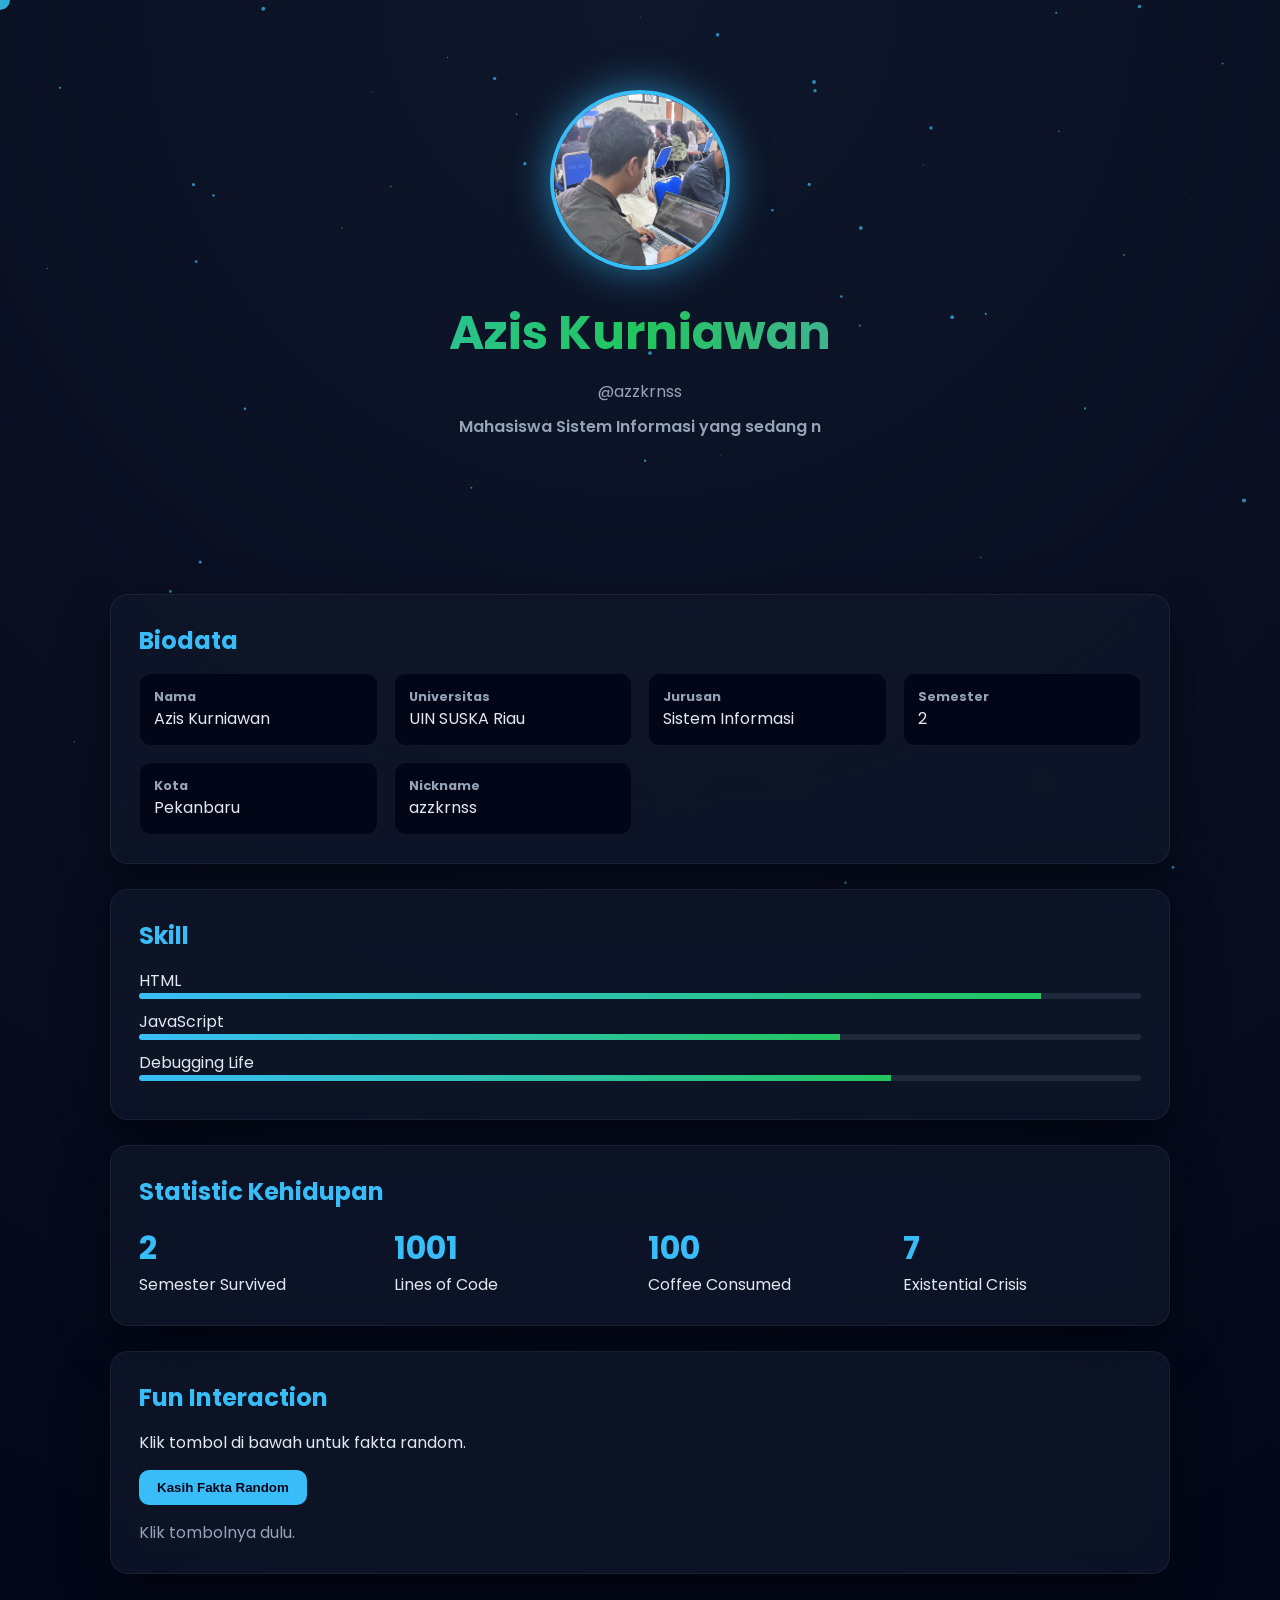
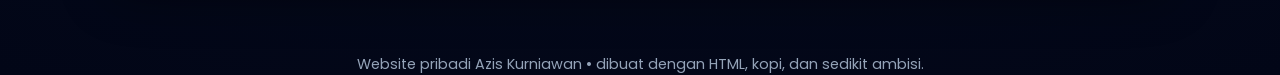
==== index.html @ 584010af "index.html" ====
<!DOCTYPE html>
<html lang="id">
<head>
<meta charset="UTF-8">
<meta name="viewport" content="width=device-width, initial-scale=1.0">

<title>Azis Kurniawan — Personal Website</title>

<link href="https://fonts.googleapis.com/css2?family=Poppins:wght@300;400;600;700&display=swap" rel="stylesheet">

<style>

*{
margin:0;
padding:0;
box-sizing:border-box;
}

body{
font-family:'Poppins',sans-serif;
background:radial-gradient(circle at top,#0f172a,#020617);
color:#e2e8f0;
overflow-x:hidden;
}

.container{
max-width:1100px;
margin:auto;
padding:40px 20px;
}

.hero{
text-align:center;
padding:90px 20px;
}

.hero img{
width:180px;
height:180px;
border-radius:50%;
object-fit:cover;
border:4px solid #38bdf8;
box-shadow:0 0 40px rgba(56,189,248,0.6);
margin-bottom:20px;
}

.hero h1{
font-size:3rem;
background:linear-gradient(90deg,#38bdf8,#22c55e,#818cf8);
-webkit-background-clip:text;
color:transparent;
}

.hero p{
margin-top:10px;
color:#94a3b8;
}

.typing{
color:#38bdf8;
font-weight:600;
}

.card{
background:rgba(15,23,42,0.75);
backdrop-filter:blur(12px);
border:1px solid rgba(255,255,255,0.06);
border-radius:18px;
padding:28px;
margin-top:25px;
box-shadow:0 20px 50px rgba(0,0,0,0.45);
transition:.3s;
opacity:0;
transform:translateY(30px);
}

.card.show{
opacity:1;
transform:translateY(0);
}

.card:hover{
transform:translateY(-8px);
}

h2{
margin-bottom:15px;
color:#38bdf8;
}

.grid{
display:grid;
grid-template-columns:repeat(auto-fit,minmax(220px,1fr));
gap:16px;
}

.bio-item{
background:#020617;
padding:14px;
border-radius:12px;
border:1px solid rgba(255,255,255,0.06);
}

.bio-item strong{
display:block;
font-size:.8rem;
color:#94a3b8;
}

.skill{
margin-bottom:10px;
}

.bar{
height:6px;
background:#1e293b;
border-radius:10px;
overflow:hidden;
}

.fill{
height:100%;
background:linear-gradient(90deg,#38bdf8,#22c55e);
width:0;
transition:1.5s;
}

.counter{
font-size:2rem;
font-weight:700;
color:#38bdf8;
}

.fun-btn{
margin-top:15px;
padding:10px 18px;
border-radius:10px;
border:none;
background:#38bdf8;
color:#020617;
font-weight:600;
cursor:pointer;
}

.fun-btn:hover{
background:#22c55e;
}

.fact{
margin-top:15px;
color:#94a3b8;
}

footer{
text-align:center;
margin-top:40px;
color:#94a3b8;
font-size:.9rem;
}

canvas{
position:fixed;
top:0;
left:0;
z-index:-1;
}

.cursor{
position:fixed;
width:20px;
height:20px;
border-radius:50%;
background:#38bdf8;
pointer-events:none;
mix-blend-mode:difference;
transform:translate(-50%,-50%);
transition:0.1s;
}

</style>
</head>

<body>

<canvas id="bg"></canvas>
<div class="cursor"></div>

<section class="hero">

<img src="foto.jpg">

<h1>Azis Kurniawan</h1>

<p>@azzkrnss</p>

<p class="typing" id="typing"></p>

</section>

<div class="container">

<div class="card">

<h2>Biodata</h2>

<div class="grid">

<div class="bio-item"><strong>Nama</strong>Azis Kurniawan</div>
<div class="bio-item"><strong>Universitas</strong>UIN SUSKA Riau</div>
<div class="bio-item"><strong>Jurusan</strong>Sistem Informasi</div>
<div class="bio-item"><strong>Semester</strong>2</div>
<div class="bio-item"><strong>Kota</strong>Pekanbaru</div>
<div class="bio-item"><strong>Nickname</strong>azzkrnss</div>

</div>

</div>

<div class="card">

<h2>Skill</h2>

<div class="skill">
HTML
<div class="bar"><div class="fill" style="width:90%"></div></div>
</div>

<div class="skill">
JavaScript
<div class="bar"><div class="fill" style="width:70%"></div></div>
</div>

<div class="skill">
Debugging Life
<div class="bar"><div class="fill" style="width:75%"></div></div>
</div>

</div>

<div class="card">

<h2>Statistic Kehidupan</h2>

<div class="grid">

<div>
<div class="counter" data-target="2">0</div>
Semester Survived
</div>

<div>
<div class="counter" data-target="999">0</div>
Lines of Code
</div>

<div>
<div class="counter" data-target="100">0</div>
Coffee Consumed
</div>

<div>
<div class="counter" data-target="7">0</div>
Existential Crisis
</div>

</div>

</div>

<div class="card">

<h2>Fun Interaction</h2>

<p>Klik tombol di bawah untuk fakta random.</p>

<button class="fun-btn" onclick="randomFact()">Kasih Fakta Random</button>

<p class="fact" id="factText">Klik tombolnya dulu.</p>

</div>

</div>

<footer>

Website pribadi Azis Kurniawan • dibuat dengan HTML, kopi, dan sedikit ambisi.

</footer>

<script>

/* typing animation */

const text="Mahasiswa Sistem Informasi yang sedang ngoding di lab komputer kampus.";
let i=0;

function typing(){

if(i<text.length){

document.getElementById("typing").innerHTML+=text.charAt(i);

i++;

setTimeout(typing,40);

}

}

typing();


/* skill animation */

const fills=document.querySelectorAll(".fill");

fills.forEach(f=>{
setTimeout(()=>{
f.style.width=f.style.width;
},500);
});


/* counter animation */

const counters=document.querySelectorAll(".counter");

counters.forEach(counter=>{

let update=()=>{

let target=+counter.getAttribute("data-target");

let current=+counter.innerText;

let inc=target/80;

if(current<target){

counter.innerText=Math.ceil(current+inc);

setTimeout(update,20);

}else{

counter.innerText=target;

}

};

update();

});


/* random fact */

const facts=[

"Azis pernah debugging error yang ternyata cuma typo.",
"Azis percaya kopi adalah bahan bakar coding.",
"Azis pernah membuka 25 tab StackOverflow.",
"Azis sedang mencoba tidak panic saat error muncul.",
"Azis lagi ngoding di lab komputer kampus."

];

function randomFact(){

let fact=facts[Math.floor(Math.random()*facts.length)];

document.getElementById("factText").innerText=fact;

}


/* scroll reveal */

const cards=document.querySelectorAll(".card");

window.addEventListener("scroll",()=>{

cards.forEach(card=>{

const top=card.getBoundingClientRect().top;

if(top<window.innerHeight-100){

card.classList.add("show");

}

});

});


/* particle background */

const canvas=document.getElementById("bg");

const ctx=canvas.getContext("2d");

canvas.width=window.innerWidth;

canvas.height=window.innerHeight;

let particles=[];

for(let i=0;i<70;i++){

particles.push({

x:Math.random()*canvas.width,

y:Math.random()*canvas.height,

r:Math.random()*2,

d:Math.random()*1

});

}

function draw(){

ctx.clearRect(0,0,canvas.width,canvas.height);

ctx.fillStyle="rgba(56,189,248,0.7)";

particles.forEach(p=>{

ctx.beginPath();

ctx.arc(p.x,p.y,p.r,0,Math.PI*2,true);

ctx.fill();

});

updateParticles();

}

function updateParticles(){

particles.forEach(p=>{

p.y+=p.d;

if(p.y>canvas.height){

p.y=0;

p.x=Math.random()*canvas.width;

}

});

}

setInterval(draw,33);


/* cursor glow */

const cursor=document.querySelector(".cursor");

document.addEventListener("mousemove",e=>{

cursor.style.left=e.clientX+"px";

cursor.style.top=e.clientY+"px";

});

</script>

</body>
</html>
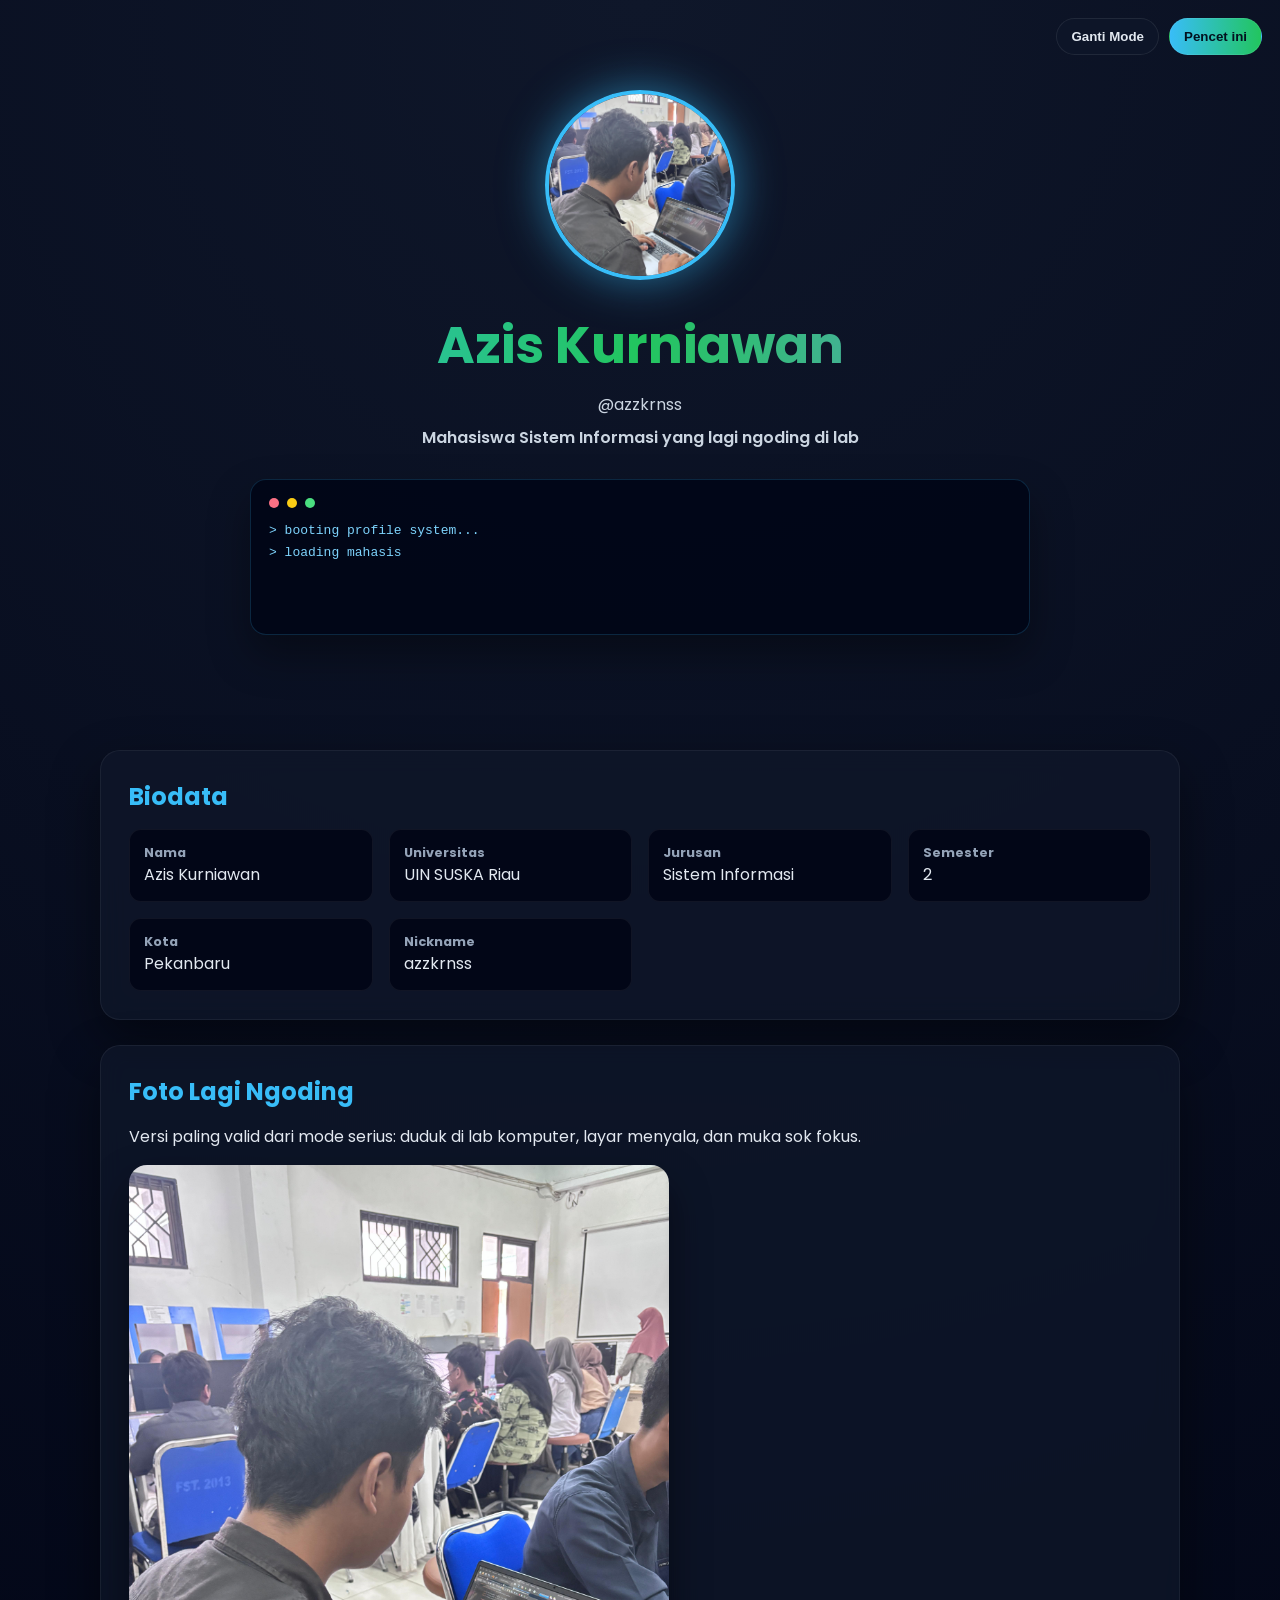
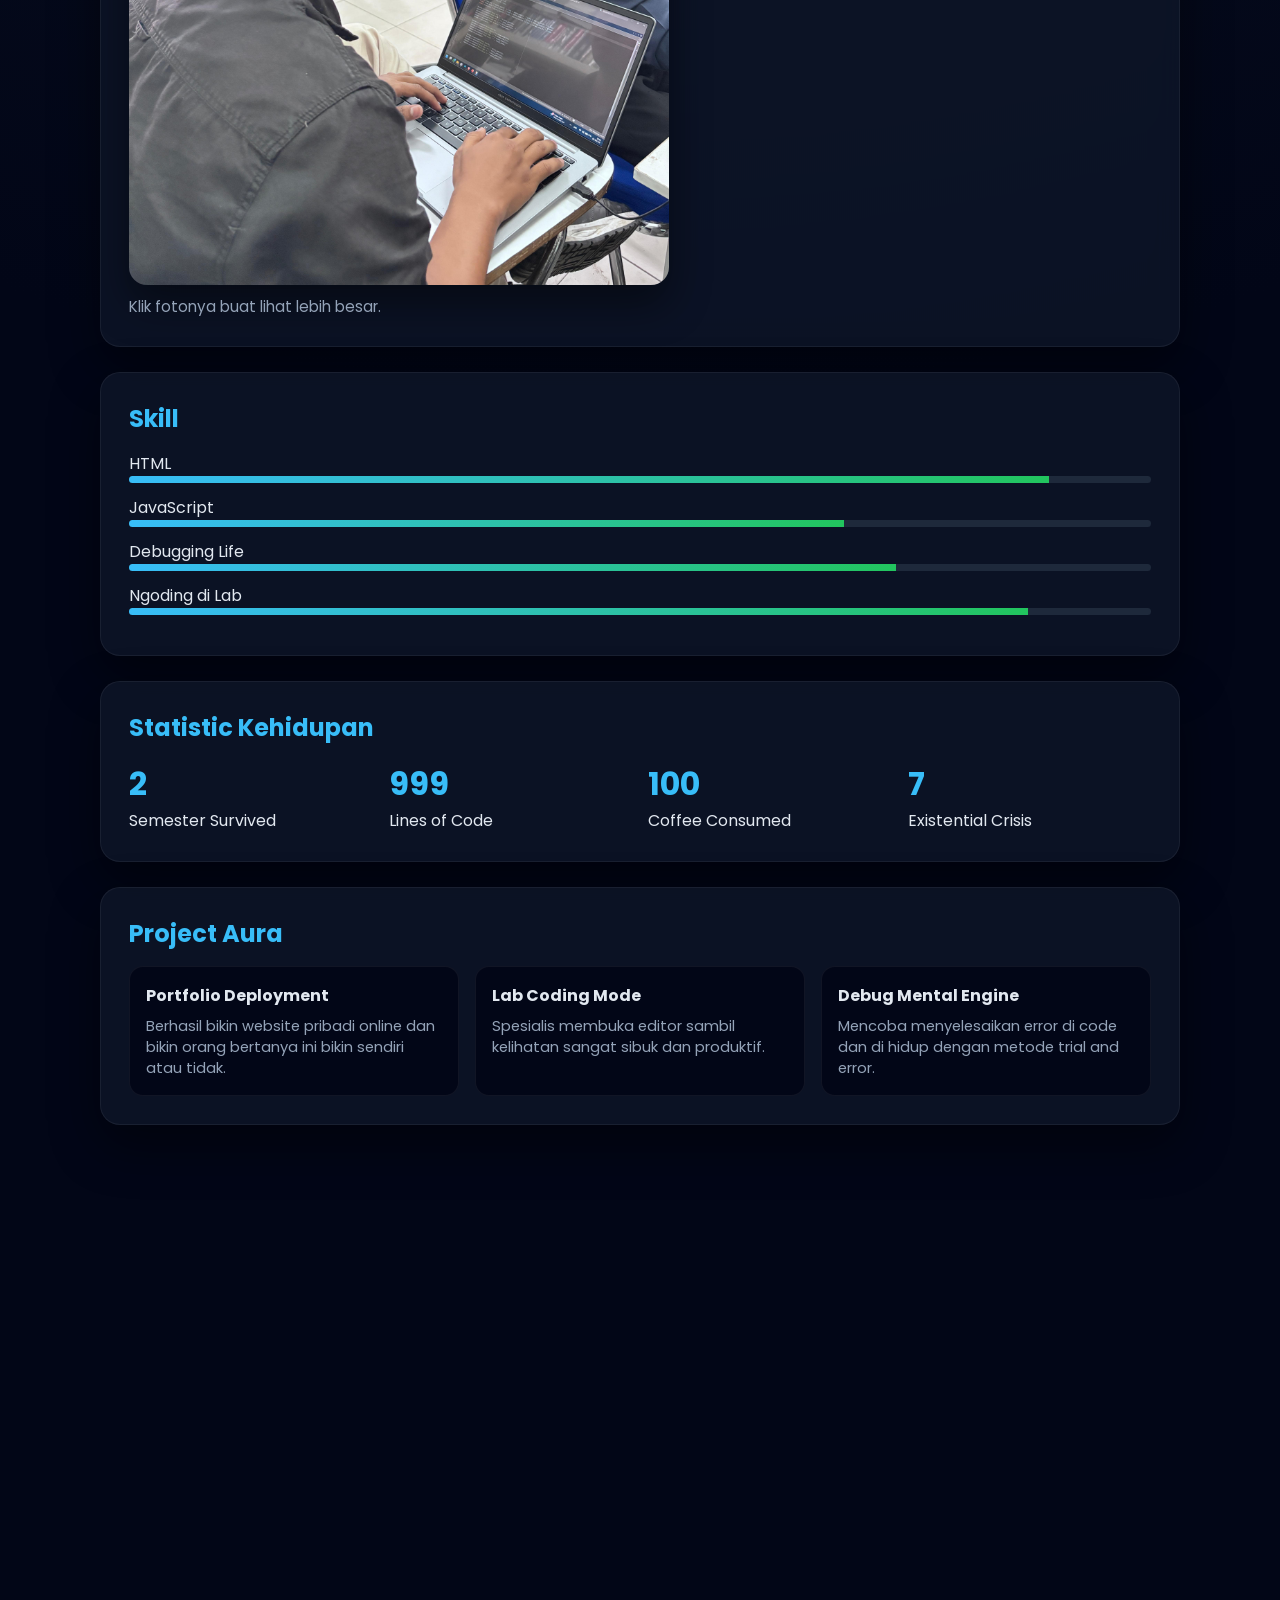
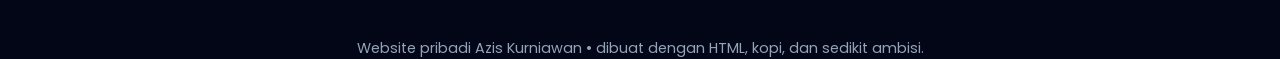
==== commit 0e2e0c42: "index.html" ====
--- a/index.html
+++ b/index.html
@@ -3,482 +3,172 @@
 <head>
 <meta charset="UTF-8">
 <meta name="viewport" content="width=device-width, initial-scale=1.0">
-
-<title>Azis Kurniawan — Personal Website</title>
-
+<title>Azis Kurniawan — PROFIL SINGKAT</title>
 <link href="https://fonts.googleapis.com/css2?family=Poppins:wght@300;400;600;700&display=swap" rel="stylesheet">
-
 <style>
-
-*{
-margin:0;
-padding:0;
-box-sizing:border-box;
-}
-
+*{margin:0;padding:0;box-sizing:border-box}
 body{
 font-family:'Poppins',sans-serif;
-background:radial-gradient(circle at top,#0f172a,#020617);
+background:radial-gradient(circle at top,#0f172a,#020617 60%);
 color:#e2e8f0;
 overflow-x:hidden;
+transition:.35s ease;
 }
-
-.container{
-max-width:1100px;
-margin:auto;
-padding:40px 20px;
-}
-
-.hero{
-text-align:center;
-padding:90px 20px;
-}
-
-.hero img{
-width:180px;
-height:180px;
-border-radius:50%;
-object-fit:cover;
-border:4px solid #38bdf8;
-box-shadow:0 0 40px rgba(56,189,248,0.6);
-margin-bottom:20px;
-}
-
-.hero h1{
-font-size:3rem;
-background:linear-gradient(90deg,#38bdf8,#22c55e,#818cf8);
--webkit-background-clip:text;
-color:transparent;
-}
-
-.hero p{
-margin-top:10px;
-color:#94a3b8;
-}
-
-.typing{
-color:#38bdf8;
-font-weight:600;
-}
-
-.card{
-background:rgba(15,23,42,0.75);
-backdrop-filter:blur(12px);
-border:1px solid rgba(255,255,255,0.06);
-border-radius:18px;
-padding:28px;
-margin-top:25px;
-box-shadow:0 20px 50px rgba(0,0,0,0.45);
-transition:.3s;
-opacity:0;
-transform:translateY(30px);
-}
-
-.card.show{
-opacity:1;
-transform:translateY(0);
-}
-
-.card:hover{
-transform:translateY(-8px);
-}
-
-h2{
-margin-bottom:15px;
-color:#38bdf8;
-}
-
-.grid{
-display:grid;
-grid-template-columns:repeat(auto-fit,minmax(220px,1fr));
-gap:16px;
-}
-
-.bio-item{
-background:#020617;
-padding:14px;
-border-radius:12px;
-border:1px solid rgba(255,255,255,0.06);
-}
-
-.bio-item strong{
-display:block;
-font-size:.8rem;
-color:#94a3b8;
-}
-
-.skill{
-margin-bottom:10px;
-}
-
-.bar{
-height:6px;
-background:#1e293b;
-border-radius:10px;
-overflow:hidden;
-}
-
-.fill{
-height:100%;
-background:linear-gradient(90deg,#38bdf8,#22c55e);
-width:0;
-transition:1.5s;
-}
-
-.counter{
-font-size:2rem;
-font-weight:700;
-color:#38bdf8;
-}
-
-.fun-btn{
-margin-top:15px;
-padding:10px 18px;
-border-radius:10px;
-border:none;
-background:#38bdf8;
-color:#020617;
-font-weight:600;
-cursor:pointer;
-}
-
-.fun-btn:hover{
-background:#22c55e;
-}
-
-.fact{
-margin-top:15px;
-color:#94a3b8;
-}
-
-footer{
-text-align:center;
-margin-top:40px;
-color:#94a3b8;
-font-size:.9rem;
-}
-
-canvas{
-position:fixed;
-top:0;
-left:0;
-z-index:-1;
-}
-
-.cursor{
-position:fixed;
-width:20px;
-height:20px;
-border-radius:50%;
-background:#38bdf8;
-pointer-events:none;
-mix-blend-mode:difference;
-transform:translate(-50%,-50%);
-transition:0.1s;
-}
-
+.container{max-width:1120px;margin:auto;padding:40px 20px}
+canvas{position:fixed;inset:0;z-index:-1}
+.top-actions{position:fixed;top:18px;right:18px;display:flex;gap:10px;z-index:20}
+.top-btn{padding:10px 14px;border:none;border-radius:999px;background:rgba(15,23,42,.85);color:#e2e8f0;backdrop-filter:blur(10px);border:1px solid rgba(255,255,255,.08);cursor:pointer;font-weight:600}
+.top-btn.accent{background:linear-gradient(90deg,#38bdf8,#22c55e);color:#03111f}
+.hero{text-align:center;padding:90px 20px 50px}
+.hero img{width:190px;height:190px;border-radius:50%;object-fit:cover;border:4px solid #38bdf8;box-shadow:0 0 45px rgba(56,189,248,.55);margin-bottom:20px}
+.hero h1{font-size:3.2rem;background:linear-gradient(90deg,#38bdf8,#22c55e,#818cf8);-webkit-background-clip:text;color:transparent}
+.hero p{margin-top:8px;color:#cbd5e1}
+.typing{margin-top:14px;color:#38bdf8;font-weight:600;min-height:30px}
+.terminal-box{max-width:780px;margin:24px auto 0;text-align:left;background:rgba(2,6,23,.92);border:1px solid rgba(56,189,248,.18);border-radius:16px;padding:18px 18px 22px;box-shadow:0 20px 40px rgba(0,0,0,.35)}
+.terminal-dots{display:flex;gap:8px;margin-bottom:12px}.terminal-dots span{width:10px;height:10px;border-radius:50%;display:block}.terminal-dots span:nth-child(1){background:#fb7185}.terminal-dots span:nth-child(2){background:#facc15}.terminal-dots span:nth-child(3){background:#4ade80}
+#terminalText{min-height:92px;font-family:monospace;color:#7dd3fc;line-height:1.7}
+.card{background:rgba(15,23,42,.75);backdrop-filter:blur(12px);border:1px solid rgba(255,255,255,.06);border-radius:20px;padding:28px;margin-top:25px;box-shadow:0 20px 50px rgba(0,0,0,.45);transition:.3s;opacity:0;transform:translateY(28px)}
+.card.show{opacity:1;transform:translateY(0)}
+.card:hover{transform:translateY(-8px)}
+h2{margin-bottom:15px;color:#38bdf8}
+.grid{display:grid;grid-template-columns:repeat(auto-fit,minmax(220px,1fr));gap:16px}
+.bio-item{background:#020617;padding:14px;border-radius:12px;border:1px solid rgba(255,255,255,.06)}
+.bio-item strong{display:block;font-size:.8rem;color:#94a3b8}
+.skill{margin-bottom:12px}.bar{height:7px;background:#1e293b;border-radius:999px;overflow:hidden}.fill{height:100%;background:linear-gradient(90deg,#38bdf8,#22c55e);width:0;transition:1.5s}
+.counter{font-size:2rem;font-weight:700;color:#38bdf8}
+.fun-btn{margin-top:15px;padding:11px 18px;border-radius:10px;border:none;background:#38bdf8;color:#020617;font-weight:700;cursor:pointer}.fun-btn:hover{background:#22c55e}
+.fact{margin-top:15px;color:#94a3b8}
+.photo-preview{width:100%;max-width:540px;border-radius:18px;margin-top:16px;display:block;box-shadow:0 20px 40px rgba(0,0,0,.45);cursor:pointer}
+.mini-projects{display:grid;grid-template-columns:repeat(auto-fit,minmax(220px,1fr));gap:16px}.project-chip{background:#020617;border:1px solid rgba(255,255,255,.06);padding:16px;border-radius:14px}
+.project-chip h3{font-size:1rem;margin-bottom:8px;color:#e2e8f0}.project-chip p{font-size:.92rem;color:#94a3b8}
+.photo-modal{position:fixed;inset:0;background:rgba(2,6,23,.82);display:none;align-items:center;justify-content:center;padding:20px;z-index:30}.photo-modal.open{display:flex}.photo-modal-content{position:relative;max-width:900px;width:100%}.photo-modal-content img{width:100%;border-radius:18px;box-shadow:0 20px 60px rgba(0,0,0,.6)}.close-modal{position:absolute;top:-14px;right:-2px;width:42px;height:42px;border:none;border-radius:50%;background:#38bdf8;color:#03111f;font-size:1.6rem;font-weight:700;cursor:pointer}
+.confetti{position:fixed;top:-20px;width:10px;height:16px;background:linear-gradient(180deg,#38bdf8,#22c55e);border-radius:3px;animation:fall linear forwards;z-index:40}
+@keyframes fall{from{transform:translateY(0) rotate(0deg)}to{transform:translateY(110vh) rotate(720deg)}}
+footer{text-align:center;margin-top:40px;color:#94a3b8;font-size:.9rem}
+body.light-mode{background:radial-gradient(circle at top,#dbeafe,#f8fafc);color:#0f172a}
+body.light-mode .card,body.light-mode .top-btn,body.light-mode .terminal-box{background:rgba(255,255,255,.82);color:#0f172a;border-color:rgba(15,23,42,.08)}
+body.light-mode .bio-item,body.light-mode .project-chip{background:#eff6ff;color:#0f172a}
+body.light-mode .hero p,body.light-mode .fact,body.light-mode footer,body.light-mode #terminalText,body.light-mode .bio-item strong,body.light-mode .project-chip p{color:#475569}
+@media(max-width:700px){.hero h1{font-size:2.45rem}.top-actions{left:12px;right:12px;justify-content:center;top:12px}.hero{padding-top:95px}}
 </style>
 </head>
+<body>
+<canvas id="bg"></canvas>
+<div class="top-actions">
+  <button id="themeToggle" class="top-btn">Ganti Mode</button>
+  <button id="wowBtn" class="top-btn accent">Pencet ini</button>
+</div>
+<section class="hero">
+  <img src="foto.jpg" alt="Foto Azis">
+  <h1>Azis Kurniawan</h1>
+  <p>@azzkrnss</p>
+  <p class="typing" id="typing"></p>
+  <div class="terminal-box">
+    <div class="terminal-dots"><span></span><span></span><span></span></div>
+    <div id="terminalText"></div>
+  </div>
+</section>
+<div class="container">
+  <div class="card tilt-card">
+    <h2>Biodata</h2>
+    <div class="grid">
+      <div class="bio-item"><strong>Nama</strong>Azis Kurniawan</div>
+      <div class="bio-item"><strong>Universitas</strong>UIN SUSKA Riau</div>
+      <div class="bio-item"><strong>Jurusan</strong>Sistem Informasi</div>
+      <div class="bio-item"><strong>Semester</strong>2</div>
+      <div class="bio-item"><strong>Kota</strong>Pekanbaru</div>
+      <div class="bio-item"><strong>Nickname</strong>azzkrnss</div>
+    </div>
+  </div>
 
-<body>
+  <div class="card tilt-card">
+    <h2>Foto Lagi Ngoding</h2>
+    <p>Versi paling valid dari mode serius: duduk di lab komputer, layar menyala, dan muka sok fokus.</p>
+    <img id="photoPreview" class="photo-preview" src="foto.jpg" alt="Foto Azis lagi ngoding">
+    <p style="margin-top:10px;color:#94a3b8;font-size:.95rem;">Klik fotonya buat lihat lebih besar.</p>
+  </div>
 
-<canvas id="bg"></canvas>
-<div class="cursor"></div>
+  <div class="card tilt-card">
+    <h2>Skill</h2>
+    <div class="skill">HTML<div class="bar"><div class="fill" data-width="90%"></div></div></div>
+    <div class="skill">JavaScript<div class="bar"><div class="fill" data-width="70%"></div></div></div>
+    <div class="skill">Debugging Life<div class="bar"><div class="fill" data-width="75%"></div></div></div>
+    <div class="skill">Ngoding di Lab<div class="bar"><div class="fill" data-width="88%"></div></div></div>
+  </div>
 
-<section class="hero">
+  <div class="card tilt-card">
+    <h2>Statistic Kehidupan</h2>
+    <div class="grid">
+      <div><div class="counter" data-target="2">0</div>Semester Survived</div>
+      <div><div class="counter" data-target="999">0</div>Lines of Code</div>
+      <div><div class="counter" data-target="100">0</div>Coffee Consumed</div>
+      <div><div class="counter" data-target="7">0</div>Existential Crisis</div>
+    </div>
+  </div>
 
-<img src="foto.jpg">
+  <div class="card tilt-card">
+    <h2>Project Aura</h2>
+    <div class="mini-projects">
+      <div class="project-chip"><h3>Portfolio Deployment</h3><p>Berhasil bikin website pribadi online dan bikin orang bertanya ini bikin sendiri atau tidak.</p></div>
+      <div class="project-chip"><h3>Lab Coding Mode</h3><p>Spesialis membuka editor sambil kelihatan sangat sibuk dan produktif.</p></div>
+      <div class="project-chip"><h3>Debug Mental Engine</h3><p>Mencoba menyelesaikan error di code dan di hidup dengan metode trial and error.</p></div>
+    </div>
+  </div>
 
-<h1>Azis Kurniawan</h1>
+  <div class="card tilt-card">
+    <h2>Fun Interaction</h2>
+    <p>Klik tombol di bawah untuk fakta random.</p>
+    <button class="fun-btn" onclick="randomFact()">Kasih Fakta Random</button>
+    <p class="fact" id="factText">Klik tombolnya dulu.</p>
+  </div>
 
-<p>@azzkrnss</p>
-
-<p class="typing" id="typing"></p>
-
-</section>
-
-<div class="container">
-
-<div class="card">
-
-<h2>Biodata</h2>
-
-<div class="grid">
-
-<div class="bio-item"><strong>Nama</strong>Azis Kurniawan</div>
-<div class="bio-item"><strong>Universitas</strong>UIN SUSKA Riau</div>
-<div class="bio-item"><strong>Jurusan</strong>Sistem Informasi</div>
-<div class="bio-item"><strong>Semester</strong>2</div>
-<div class="bio-item"><strong>Kota</strong>Pekanbaru</div>
-<div class="bio-item"><strong>Nickname</strong>azzkrnss</div>
-
+  <div class="card tilt-card">
+    <h2>Kontak</h2>
+    <p>Instagram: <a href="https://instagram.com/aziskkss__" target="_blank">@aziskkss__</a></p>
+    <p>Email: <a href="mailto:azisskwn32@gmail.com">azisskwn32@gmail.com</a></p>
+  </div>
 </div>
 
+<div id="photoModal" class="photo-modal">
+  <div class="photo-modal-content">
+    <button id="closeModal" class="close-modal">×</button>
+    <img id="photoModalImg" src="" alt="Preview besar">
+  </div>
 </div>
 
-<div class="card">
-
-<h2>Skill</h2>
-
-<div class="skill">
-HTML
-<div class="bar"><div class="fill" style="width:90%"></div></div>
-</div>
-
-<div class="skill">
-JavaScript
-<div class="bar"><div class="fill" style="width:70%"></div></div>
-</div>
-
-<div class="skill">
-Debugging Life
-<div class="bar"><div class="fill" style="width:75%"></div></div>
-</div>
-
-</div>
-
-<div class="card">
-
-<h2>Statistic Kehidupan</h2>
-
-<div class="grid">
-
-<div>
-<div class="counter" data-target="2">0</div>
-Semester Survived
-</div>
-
-<div>
-<div class="counter" data-target="999">0</div>
-Lines of Code
-</div>
-
-<div>
-<div class="counter" data-target="100">0</div>
-Coffee Consumed
-</div>
-
-<div>
-<div class="counter" data-target="7">0</div>
-Existential Crisis
-</div>
-
-</div>
-
-</div>
-
-<div class="card">
-
-<h2>Fun Interaction</h2>
-
-<p>Klik tombol di bawah untuk fakta random.</p>
-
-<button class="fun-btn" onclick="randomFact()">Kasih Fakta Random</button>
-
-<p class="fact" id="factText">Klik tombolnya dulu.</p>
-
-</div>
-
-</div>
-
-<footer>
-
-Website pribadi Azis Kurniawan • dibuat dengan HTML, kopi, dan sedikit ambisi.
-
-</footer>
+<footer>Website pribadi Azis Kurniawan • dibuat dengan HTML, kopi, dan sedikit ambisi.</footer>
 
 <script>
-
-/* typing animation */
-
-const text="Mahasiswa Sistem Informasi yang sedang ngoding di lab komputer kampus.";
+const text='Mahasiswa Sistem Informasi yang lagi ngoding di lab komputer kampus dan terlihat sangat meyakinkan.';
 let i=0;
-
-function typing(){
-
-if(i<text.length){
-
-document.getElementById("typing").innerHTML+=text.charAt(i);
-
-i++;
-
-setTimeout(typing,40);
-
-}
-
-}
-
+function typing(){if(i<text.length){document.getElementById('typing').innerHTML+=text.charAt(i);i++;setTimeout(typing,32)}}
 typing();
 
+const terminalLines=['> booting profile system...','> loading mahasiswa mode...','> syncing ambisi with realita...','> profile ready.'];
+let terminalIndex=0,charIndex=0;const terminalText=document.getElementById('terminalText');
+function typeTerminal(){if(terminalIndex<terminalLines.length){const currentLine=terminalLines[terminalIndex];if(charIndex<currentLine.length){terminalText.innerHTML+=currentLine.charAt(charIndex);charIndex++;setTimeout(typeTerminal,28)}else{terminalText.innerHTML+='<br>';terminalIndex++;charIndex=0;setTimeout(typeTerminal,220)}}}
+setTimeout(typeTerminal,400);
 
-/* skill animation */
+const observer=new IntersectionObserver((entries)=>{entries.forEach(entry=>{if(entry.isIntersecting){entry.target.classList.add('show')}})},{threshold:.12});
+document.querySelectorAll('.card').forEach(card=>observer.observe(card));
 
-const fills=document.querySelectorAll(".fill");
+document.querySelectorAll('.fill').forEach(f=>{setTimeout(()=>{f.style.width=f.dataset.width},650)});
 
-fills.forEach(f=>{
-setTimeout(()=>{
-f.style.width=f.style.width;
-},500);
-});
+document.querySelectorAll('.counter').forEach(counter=>{let update=()=>{let target=+counter.dataset.target;let current=+counter.innerText;let inc=target/80;if(current<target){counter.innerText=Math.ceil(current+inc);setTimeout(update,20)}else{counter.innerText=target}};update()});
 
+const facts=['Azis pernah debugging error yang ternyata cuma typo.','Azis percaya kopi adalah bahan bakar coding.','Azis pernah membuka 25 tab StackOverflow.','Azis sedang mencoba tidak panic saat error muncul.','Azis lagi ngoding di lab komputer kampus.','Azis terlihat santai, padahal di dalam kepala ada banyak tab terbuka.'];
+function randomFact(){document.getElementById('factText').innerText=facts[Math.floor(Math.random()*facts.length)]}
 
-/* counter animation */
+const canvas=document.getElementById('bg');const ctx=canvas.getContext('2d');function resizeCanvas(){canvas.width=window.innerWidth;canvas.height=window.innerHeight}resizeCanvas();window.addEventListener('resize',resizeCanvas);
+let particles=[];for(let i=0;i<70;i++){particles.push({x:Math.random()*canvas.width,y:Math.random()*canvas.height,r:Math.random()*2,d:Math.random()*1})}
+function draw(){ctx.clearRect(0,0,canvas.width,canvas.height);ctx.fillStyle='rgba(56,189,248,0.7)';particles.forEach(p=>{ctx.beginPath();ctx.arc(p.x,p.y,p.r,0,Math.PI*2,true);ctx.fill()});particles.forEach(p=>{p.y+=p.d;if(p.y>canvas.height){p.y=0;p.x=Math.random()*canvas.width}})}setInterval(draw,33);
 
-const counters=document.querySelectorAll(".counter");
+document.querySelectorAll('.tilt-card').forEach(card=>{card.addEventListener('mousemove',e=>{const rect=card.getBoundingClientRect();const x=e.clientX-rect.left;const y=e.clientY-rect.top;const rotateX=((y/rect.height)-0.5)*-8;const rotateY=((x/rect.width)-0.5)*8;card.style.transform=`perspective(900px) rotateX(${rotateX}deg) rotateY(${rotateY}deg) translateY(-8px)`});card.addEventListener('mouseleave',()=>{card.style.transform=''})});
 
-counters.forEach(counter=>{
+const photoModal=document.getElementById('photoModal');const photoPreview=document.getElementById('photoPreview');const photoModalImg=document.getElementById('photoModalImg');const closeModal=document.getElementById('closeModal');photoPreview.addEventListener('click',()=>{photoModal.classList.add('open');photoModalImg.src=photoPreview.src});closeModal.addEventListener('click',()=>photoModal.classList.remove('open'));photoModal.addEventListener('click',e=>{if(e.target===photoModal)photoModal.classList.remove('open')});
 
-let update=()=>{
-
-let target=+counter.getAttribute("data-target");
-
-let current=+counter.innerText;
-
-let inc=target/80;
-
-if(current<target){
-
-counter.innerText=Math.ceil(current+inc);
-
-setTimeout(update,20);
-
-}else{
-
-counter.innerText=target;
-
-}
-
-};
-
-update();
-
-});
-
-
-/* random fact */
-
-const facts=[
-
-"Azis pernah debugging error yang ternyata cuma typo.",
-"Azis percaya kopi adalah bahan bakar coding.",
-"Azis pernah membuka 25 tab StackOverflow.",
-"Azis sedang mencoba tidak panic saat error muncul.",
-"Azis lagi ngoding di lab komputer kampus."
-
-];
-
-function randomFact(){
-
-let fact=facts[Math.floor(Math.random()*facts.length)];
-
-document.getElementById("factText").innerText=fact;
-
-}
-
-
-/* scroll reveal */
-
-const cards=document.querySelectorAll(".card");
-
-window.addEventListener("scroll",()=>{
-
-cards.forEach(card=>{
-
-const top=card.getBoundingClientRect().top;
-
-if(top<window.innerHeight-100){
-
-card.classList.add("show");
-
-}
-
-});
-
-});
-
-
-/* particle background */
-
-const canvas=document.getElementById("bg");
-
-const ctx=canvas.getContext("2d");
-
-canvas.width=window.innerWidth;
-
-canvas.height=window.innerHeight;
-
-let particles=[];
-
-for(let i=0;i<70;i++){
-
-particles.push({
-
-x:Math.random()*canvas.width,
-
-y:Math.random()*canvas.height,
-
-r:Math.random()*2,
-
-d:Math.random()*1
-
-});
-
-}
-
-function draw(){
-
-ctx.clearRect(0,0,canvas.width,canvas.height);
-
-ctx.fillStyle="rgba(56,189,248,0.7)";
-
-particles.forEach(p=>{
-
-ctx.beginPath();
-
-ctx.arc(p.x,p.y,p.r,0,Math.PI*2,true);
-
-ctx.fill();
-
-});
-
-updateParticles();
-
-}
-
-function updateParticles(){
-
-particles.forEach(p=>{
-
-p.y+=p.d;
-
-if(p.y>canvas.height){
-
-p.y=0;
-
-p.x=Math.random()*canvas.width;
-
-}
-
-});
-
-}
-
-setInterval(draw,33);
-
-
-/* cursor glow */
-
-const cursor=document.querySelector(".cursor");
-
-document.addEventListener("mousemove",e=>{
-
-cursor.style.left=e.clientX+"px";
-
-cursor.style.top=e.clientY+"px";
-
-});
-
+document.getElementById('themeToggle').addEventListener('click',()=>document.body.classList.toggle('light-mode'));
+document.getElementById('wowBtn').addEventListener('click',()=>{for(let i=0;i<18;i++){const c=document.createElement('span');c.className='confetti';c.style.left=Math.random()*100+'vw';c.style.animationDuration=(1.8+Math.random()*1.5)+'s';c.style.opacity=0.7+Math.random()*0.3;document.body.appendChild(c);setTimeout(()=>c.remove(),3200)}});
 </script>
-
 </body>
 </html>
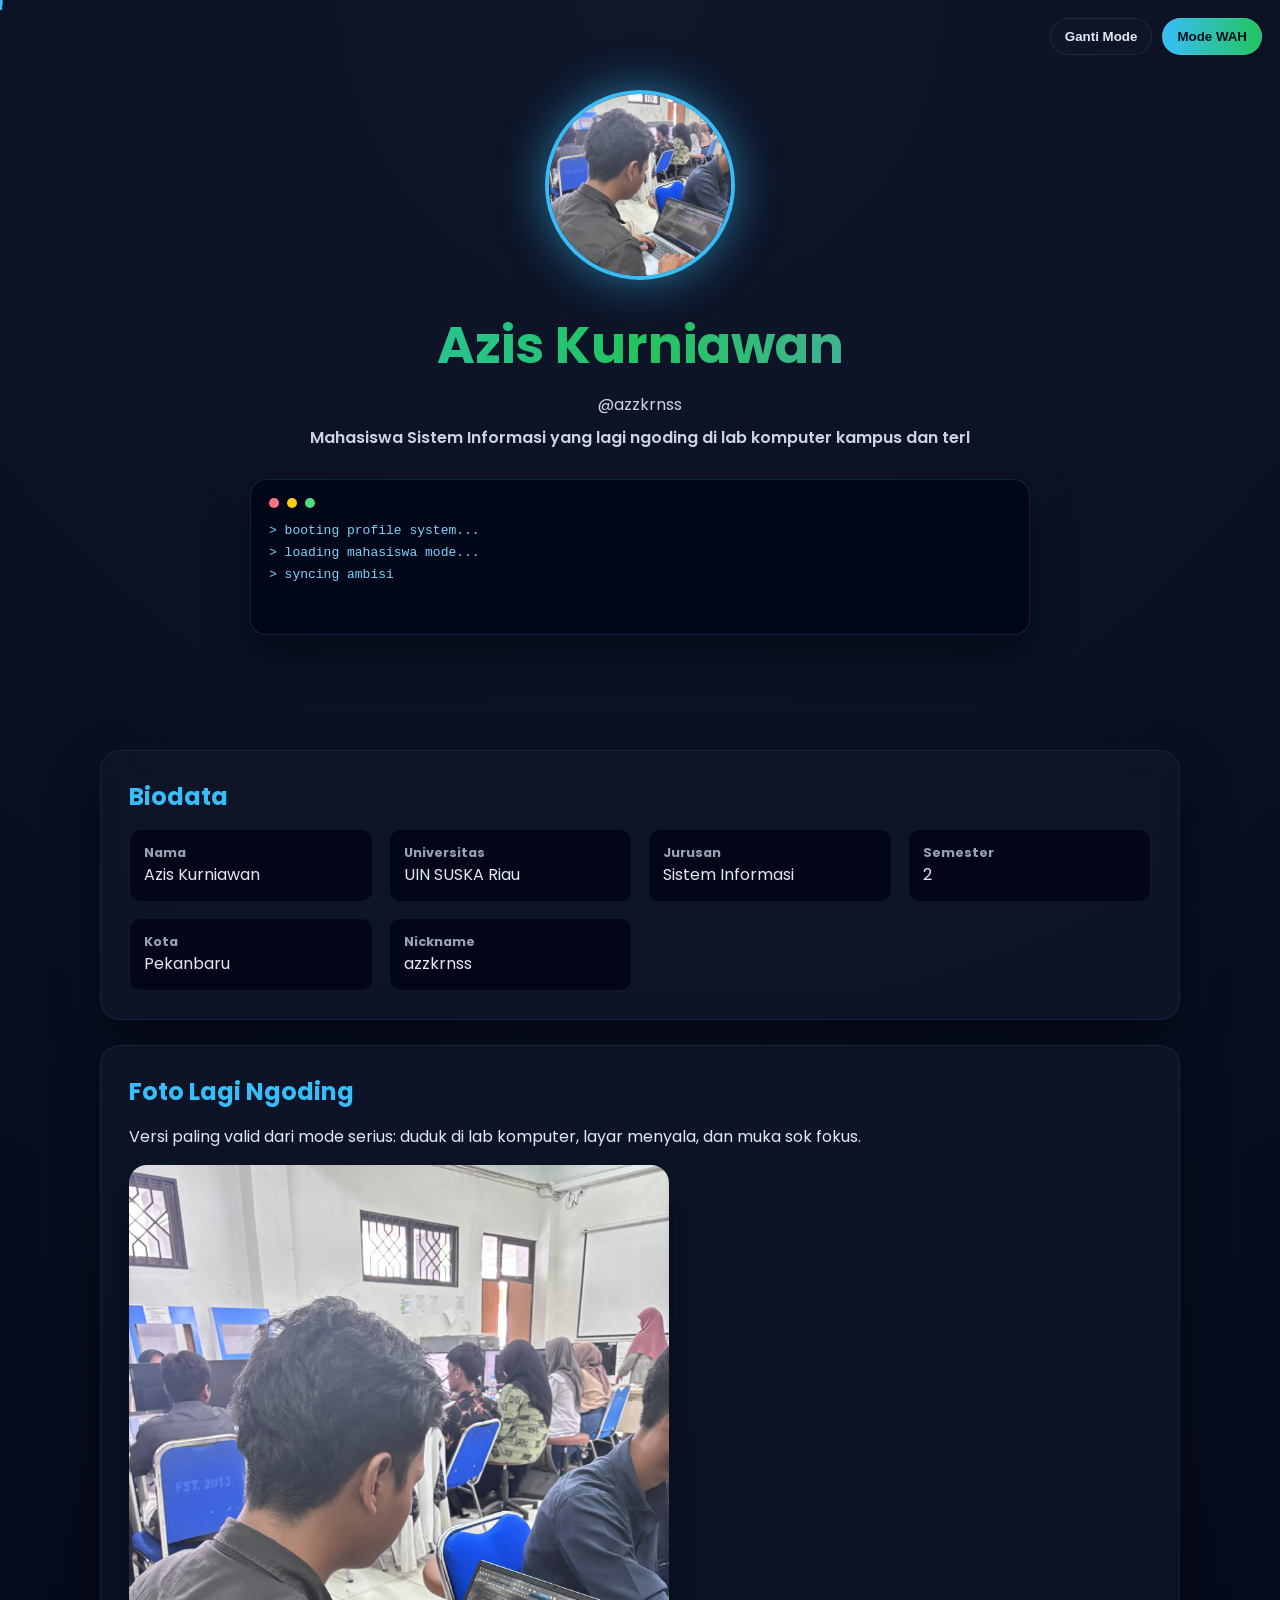
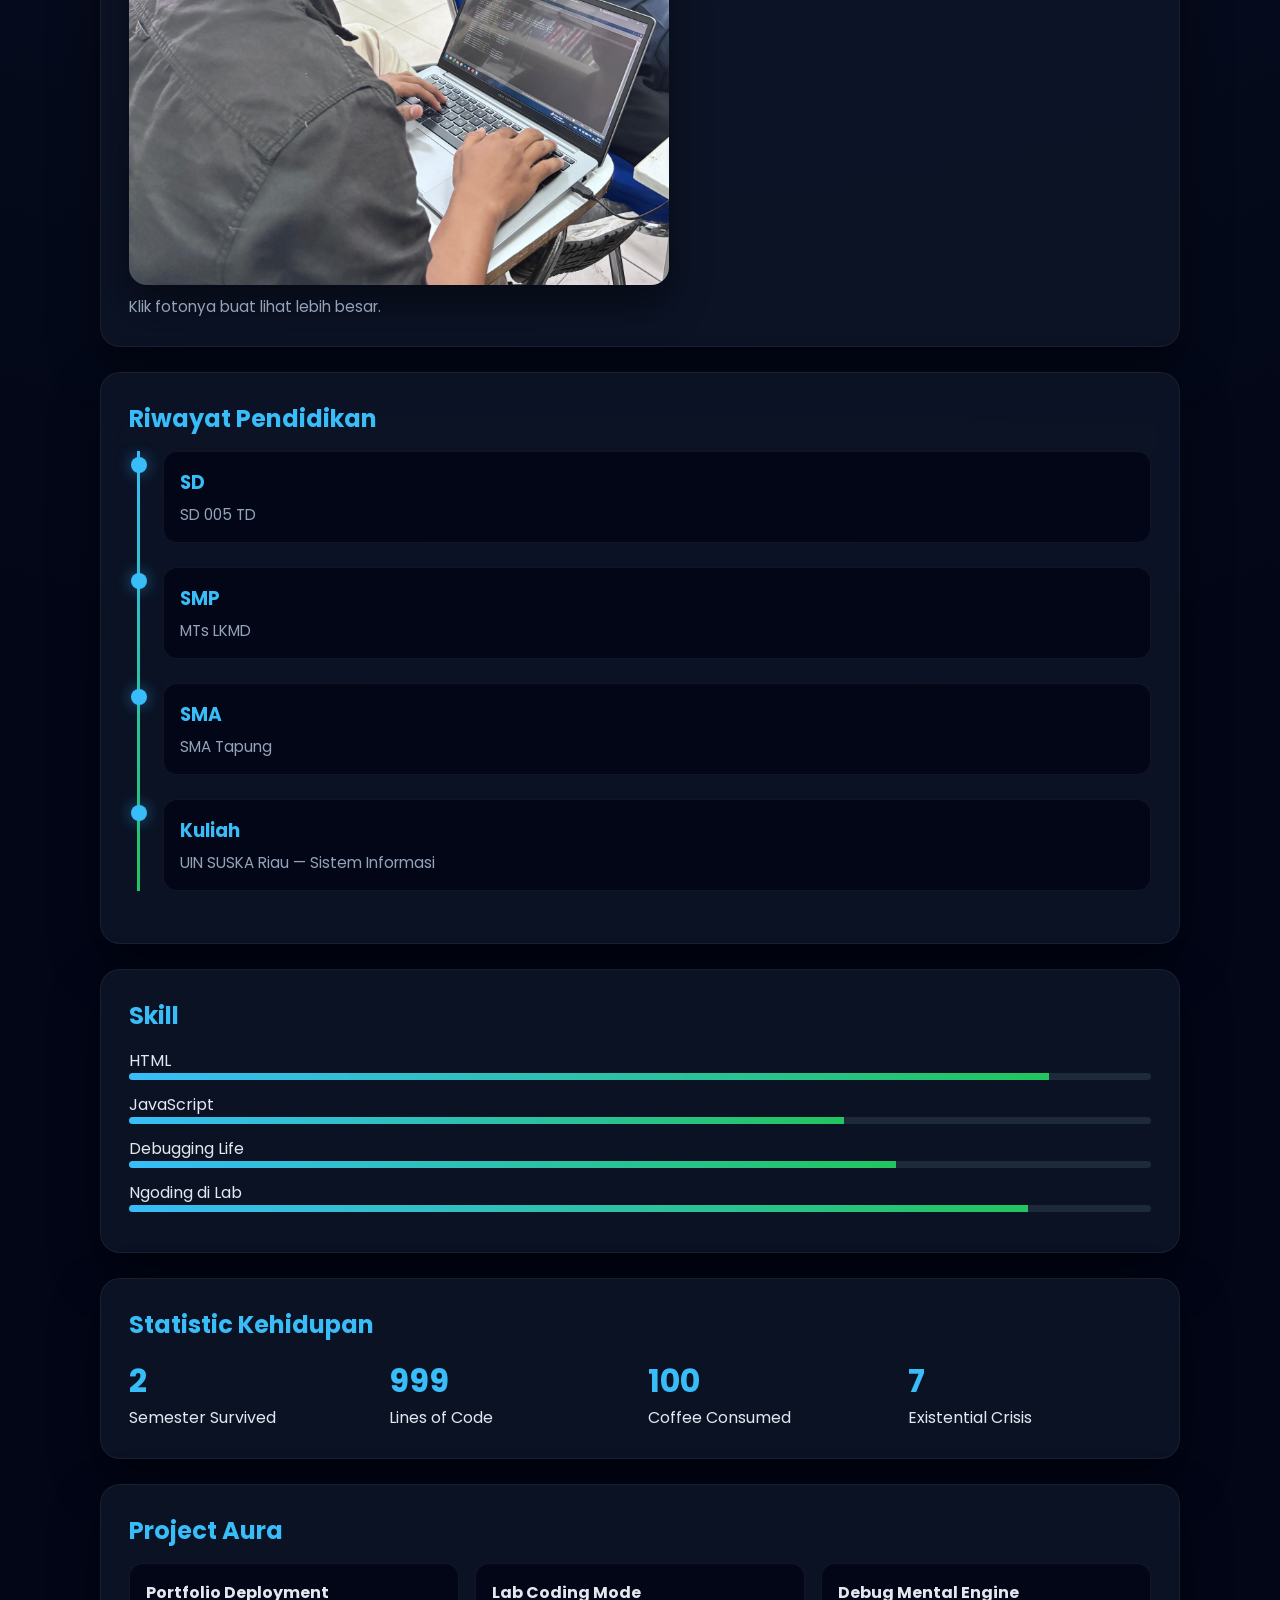
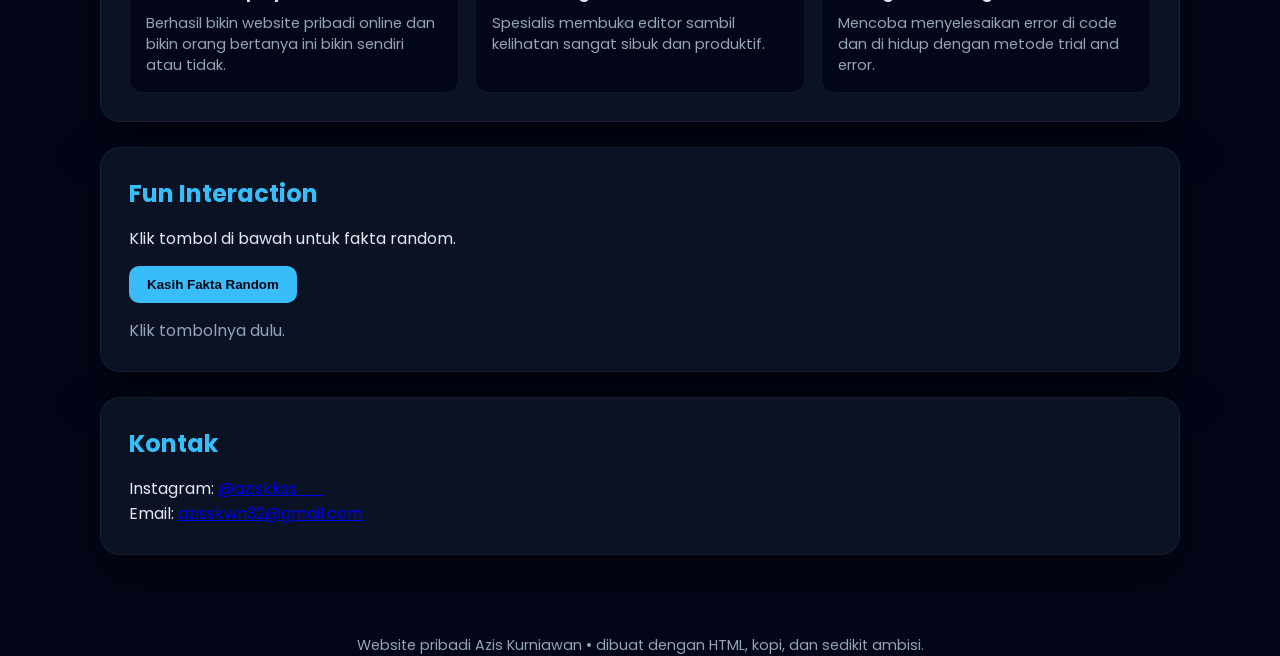
==== commit a8acb6fb: "index.html" ====
--- a/index.html
+++ b/index.html
@@ -3,71 +3,356 @@
 <head>
 <meta charset="UTF-8">
 <meta name="viewport" content="width=device-width, initial-scale=1.0">
-<title>Azis Kurniawan — PROFIL SINGKAT</title>
+<title>Azis Kurniawan — Final WAH Edition</title>
 <link href="https://fonts.googleapis.com/css2?family=Poppins:wght@300;400;600;700&display=swap" rel="stylesheet">
 <style>
 *{margin:0;padding:0;box-sizing:border-box}
 body{
-font-family:'Poppins',sans-serif;
-background:radial-gradient(circle at top,#0f172a,#020617 60%);
-color:#e2e8f0;
-overflow-x:hidden;
-transition:.35s ease;
+  font-family:'Poppins',sans-serif;
+  background:radial-gradient(circle at top,#0f172a,#020617 60%);
+  color:#e2e8f0;
+  overflow-x:hidden;
+  transition:.35s ease;
 }
 .container{max-width:1120px;margin:auto;padding:40px 20px}
 canvas{position:fixed;inset:0;z-index:-1}
-.top-actions{position:fixed;top:18px;right:18px;display:flex;gap:10px;z-index:20}
-.top-btn{padding:10px 14px;border:none;border-radius:999px;background:rgba(15,23,42,.85);color:#e2e8f0;backdrop-filter:blur(10px);border:1px solid rgba(255,255,255,.08);cursor:pointer;font-weight:600}
-.top-btn.accent{background:linear-gradient(90deg,#38bdf8,#22c55e);color:#03111f}
-.hero{text-align:center;padding:90px 20px 50px}
-.hero img{width:190px;height:190px;border-radius:50%;object-fit:cover;border:4px solid #38bdf8;box-shadow:0 0 45px rgba(56,189,248,.55);margin-bottom:20px}
-.hero h1{font-size:3.2rem;background:linear-gradient(90deg,#38bdf8,#22c55e,#818cf8);-webkit-background-clip:text;color:transparent}
+.top-actions{
+  position:fixed;
+  top:18px;
+  right:18px;
+  display:flex;
+  gap:10px;
+  z-index:20
+}
+.top-btn{
+  padding:10px 14px;
+  border:none;
+  border-radius:999px;
+  background:rgba(15,23,42,.85);
+  color:#e2e8f0;
+  backdrop-filter:blur(10px);
+  border:1px solid rgba(255,255,255,.08);
+  cursor:pointer;
+  font-weight:600
+}
+.top-btn.accent{
+  background:linear-gradient(90deg,#38bdf8,#22c55e);
+  color:#03111f
+}
+.hero{
+  text-align:center;
+  padding:90px 20px 50px
+}
+.hero img{
+  width:190px;
+  height:190px;
+  border-radius:50%;
+  object-fit:cover;
+  border:4px solid #38bdf8;
+  box-shadow:0 0 45px rgba(56,189,248,.55);
+  margin-bottom:20px
+}
+.hero h1{
+  font-size:3.2rem;
+  background:linear-gradient(90deg,#38bdf8,#22c55e,#818cf8);
+  -webkit-background-clip:text;
+  color:transparent
+}
 .hero p{margin-top:8px;color:#cbd5e1}
-.typing{margin-top:14px;color:#38bdf8;font-weight:600;min-height:30px}
-.terminal-box{max-width:780px;margin:24px auto 0;text-align:left;background:rgba(2,6,23,.92);border:1px solid rgba(56,189,248,.18);border-radius:16px;padding:18px 18px 22px;box-shadow:0 20px 40px rgba(0,0,0,.35)}
-.terminal-dots{display:flex;gap:8px;margin-bottom:12px}.terminal-dots span{width:10px;height:10px;border-radius:50%;display:block}.terminal-dots span:nth-child(1){background:#fb7185}.terminal-dots span:nth-child(2){background:#facc15}.terminal-dots span:nth-child(3){background:#4ade80}
-#terminalText{min-height:92px;font-family:monospace;color:#7dd3fc;line-height:1.7}
-.card{background:rgba(15,23,42,.75);backdrop-filter:blur(12px);border:1px solid rgba(255,255,255,.06);border-radius:20px;padding:28px;margin-top:25px;box-shadow:0 20px 50px rgba(0,0,0,.45);transition:.3s;opacity:0;transform:translateY(28px)}
-.card.show{opacity:1;transform:translateY(0)}
-.card:hover{transform:translateY(-8px)}
-h2{margin-bottom:15px;color:#38bdf8}
-.grid{display:grid;grid-template-columns:repeat(auto-fit,minmax(220px,1fr));gap:16px}
-.bio-item{background:#020617;padding:14px;border-radius:12px;border:1px solid rgba(255,255,255,.06)}
-.bio-item strong{display:block;font-size:.8rem;color:#94a3b8}
-.skill{margin-bottom:12px}.bar{height:7px;background:#1e293b;border-radius:999px;overflow:hidden}.fill{height:100%;background:linear-gradient(90deg,#38bdf8,#22c55e);width:0;transition:1.5s}
-.counter{font-size:2rem;font-weight:700;color:#38bdf8}
-.fun-btn{margin-top:15px;padding:11px 18px;border-radius:10px;border:none;background:#38bdf8;color:#020617;font-weight:700;cursor:pointer}.fun-btn:hover{background:#22c55e}
-.fact{margin-top:15px;color:#94a3b8}
-.photo-preview{width:100%;max-width:540px;border-radius:18px;margin-top:16px;display:block;box-shadow:0 20px 40px rgba(0,0,0,.45);cursor:pointer}
-.mini-projects{display:grid;grid-template-columns:repeat(auto-fit,minmax(220px,1fr));gap:16px}.project-chip{background:#020617;border:1px solid rgba(255,255,255,.06);padding:16px;border-radius:14px}
-.project-chip h3{font-size:1rem;margin-bottom:8px;color:#e2e8f0}.project-chip p{font-size:.92rem;color:#94a3b8}
-.photo-modal{position:fixed;inset:0;background:rgba(2,6,23,.82);display:none;align-items:center;justify-content:center;padding:20px;z-index:30}.photo-modal.open{display:flex}.photo-modal-content{position:relative;max-width:900px;width:100%}.photo-modal-content img{width:100%;border-radius:18px;box-shadow:0 20px 60px rgba(0,0,0,.6)}.close-modal{position:absolute;top:-14px;right:-2px;width:42px;height:42px;border:none;border-radius:50%;background:#38bdf8;color:#03111f;font-size:1.6rem;font-weight:700;cursor:pointer}
-.confetti{position:fixed;top:-20px;width:10px;height:16px;background:linear-gradient(180deg,#38bdf8,#22c55e);border-radius:3px;animation:fall linear forwards;z-index:40}
-@keyframes fall{from{transform:translateY(0) rotate(0deg)}to{transform:translateY(110vh) rotate(720deg)}}
-footer{text-align:center;margin-top:40px;color:#94a3b8;font-size:.9rem}
-body.light-mode{background:radial-gradient(circle at top,#dbeafe,#f8fafc);color:#0f172a}
-body.light-mode .card,body.light-mode .top-btn,body.light-mode .terminal-box{background:rgba(255,255,255,.82);color:#0f172a;border-color:rgba(15,23,42,.08)}
-body.light-mode .bio-item,body.light-mode .project-chip{background:#eff6ff;color:#0f172a}
-body.light-mode .hero p,body.light-mode .fact,body.light-mode footer,body.light-mode #terminalText,body.light-mode .bio-item strong,body.light-mode .project-chip p{color:#475569}
-@media(max-width:700px){.hero h1{font-size:2.45rem}.top-actions{left:12px;right:12px;justify-content:center;top:12px}.hero{padding-top:95px}}
+.typing{
+  margin-top:14px;
+  color:#38bdf8;
+  font-weight:600;
+  min-height:30px
+}
+.terminal-box{
+  max-width:780px;
+  margin:24px auto 0;
+  text-align:left;
+  background:rgba(2,6,23,.92);
+  border:1px solid rgba(56,189,248,.18);
+  border-radius:16px;
+  padding:18px 18px 22px;
+  box-shadow:0 20px 40px rgba(0,0,0,.35)
+}
+.terminal-dots{
+  display:flex;
+  gap:8px;
+  margin-bottom:12px
+}
+.terminal-dots span{
+  width:10px;
+  height:10px;
+  border-radius:50%;
+  display:block
+}
+.terminal-dots span:nth-child(1){background:#fb7185}
+.terminal-dots span:nth-child(2){background:#facc15}
+.terminal-dots span:nth-child(3){background:#4ade80}
+#terminalText{
+  min-height:92px;
+  font-family:monospace;
+  color:#7dd3fc;
+  line-height:1.7
+}
+.card{
+  background:rgba(15,23,42,.75);
+  backdrop-filter:blur(12px);
+  border:1px solid rgba(255,255,255,.06);
+  border-radius:20px;
+  padding:28px;
+  margin-top:25px;
+  box-shadow:0 20px 50px rgba(0,0,0,.45);
+  transition:.3s;
+  opacity:0;
+  transform:translateY(28px)
+}
+.card.show{
+  opacity:1;
+  transform:translateY(0)
+}
+.card:hover{
+  transform:translateY(-8px)
+}
+h2{
+  margin-bottom:15px;
+  color:#38bdf8
+}
+.grid{
+  display:grid;
+  grid-template-columns:repeat(auto-fit,minmax(220px,1fr));
+  gap:16px
+}
+.bio-item{
+  background:#020617;
+  padding:14px;
+  border-radius:12px;
+  border:1px solid rgba(255,255,255,.06)
+}
+.bio-item strong{
+  display:block;
+  font-size:.8rem;
+  color:#94a3b8
+}
+.skill{margin-bottom:12px}
+.bar{
+  height:7px;
+  background:#1e293b;
+  border-radius:999px;
+  overflow:hidden
+}
+.fill{
+  height:100%;
+  background:linear-gradient(90deg,#38bdf8,#22c55e);
+  width:0;
+  transition:1.5s
+}
+.counter{
+  font-size:2rem;
+  font-weight:700;
+  color:#38bdf8
+}
+.fun-btn{
+  margin-top:15px;
+  padding:11px 18px;
+  border-radius:10px;
+  border:none;
+  background:#38bdf8;
+  color:#020617;
+  font-weight:700;
+  cursor:pointer
+}
+.fun-btn:hover{
+  background:#22c55e
+}
+.fact{
+  margin-top:15px;
+  color:#94a3b8
+}
+.photo-preview{
+  width:100%;
+  max-width:540px;
+  border-radius:18px;
+  margin-top:16px;
+  display:block;
+  box-shadow:0 20px 40px rgba(0,0,0,.45);
+  cursor:pointer
+}
+.mini-projects{
+  display:grid;
+  grid-template-columns:repeat(auto-fit,minmax(220px,1fr));
+  gap:16px
+}
+.project-chip{
+  background:#020617;
+  border:1px solid rgba(255,255,255,.06);
+  padding:16px;
+  border-radius:14px
+}
+.project-chip h3{
+  font-size:1rem;
+  margin-bottom:8px;
+  color:#e2e8f0
+}
+.project-chip p{
+  font-size:.92rem;
+  color:#94a3b8
+}
+.timeline{
+  position:relative;
+  margin-top:10px;
+  padding-left:34px
+}
+.timeline::before{
+  content:"";
+  position:absolute;
+  left:8px;
+  top:0;
+  width:3px;
+  height:100%;
+  background:linear-gradient(180deg,#38bdf8,#22c55e)
+}
+.timeline-item{
+  position:relative;
+  margin-bottom:24px
+}
+.timeline-dot{
+  position:absolute;
+  left:-32px;
+  top:6px;
+  width:16px;
+  height:16px;
+  border-radius:50%;
+  background:#38bdf8;
+  box-shadow:0 0 15px rgba(56,189,248,.5)
+}
+.timeline-content{
+  background:#020617;
+  border:1px solid rgba(255,255,255,.06);
+  padding:16px;
+  border-radius:14px
+}
+.timeline-content h3{
+  color:#38bdf8;
+  margin-bottom:6px
+}
+.timeline-content p{
+  color:#94a3b8;
+  font-size:.95rem
+}
+.photo-modal{
+  position:fixed;
+  inset:0;
+  background:rgba(2,6,23,.82);
+  display:none;
+  align-items:center;
+  justify-content:center;
+  padding:20px;
+  z-index:30
+}
+.photo-modal.open{display:flex}
+.photo-modal-content{
+  position:relative;
+  max-width:900px;
+  width:100%
+}
+.photo-modal-content img{
+  width:100%;
+  border-radius:18px;
+  box-shadow:0 20px 60px rgba(0,0,0,.6)
+}
+.close-modal{
+  position:absolute;
+  top:-14px;
+  right:-2px;
+  width:42px;
+  height:42px;
+  border:none;
+  border-radius:50%;
+  background:#38bdf8;
+  color:#03111f;
+  font-size:1.6rem;
+  font-weight:700;
+  cursor:pointer
+}
+.confetti{
+  position:fixed;
+  top:-20px;
+  width:10px;
+  height:16px;
+  background:linear-gradient(180deg,#38bdf8,#22c55e);
+  border-radius:3px;
+  animation:fall linear forwards;
+  z-index:40
+}
+@keyframes fall{
+  from{transform:translateY(0) rotate(0deg)}
+  to{transform:translateY(110vh) rotate(720deg)}
+}
+footer{
+  text-align:center;
+  margin-top:40px;
+  color:#94a3b8;
+  font-size:.9rem
+}
+body.light-mode{
+  background:radial-gradient(circle at top,#dbeafe,#f8fafc);
+  color:#0f172a
+}
+body.light-mode .card,
+body.light-mode .top-btn,
+body.light-mode .terminal-box{
+  background:rgba(255,255,255,.82);
+  color:#0f172a;
+  border-color:rgba(15,23,42,.08)
+}
+body.light-mode .bio-item,
+body.light-mode .project-chip,
+body.light-mode .timeline-content{
+  background:#eff6ff;
+  color:#0f172a
+}
+body.light-mode .hero p,
+body.light-mode .fact,
+body.light-mode footer,
+body.light-mode #terminalText,
+body.light-mode .bio-item strong,
+body.light-mode .project-chip p,
+body.light-mode .timeline-content p{
+  color:#475569
+}
+@media(max-width:700px){
+  .hero h1{font-size:2.45rem}
+  .top-actions{
+    left:12px;
+    right:12px;
+    justify-content:center;
+    top:12px
+  }
+  .hero{padding-top:95px}
+}
 </style>
 </head>
 <body>
 <canvas id="bg"></canvas>
+
 <div class="top-actions">
   <button id="themeToggle" class="top-btn">Ganti Mode</button>
-  <button id="wowBtn" class="top-btn accent">Pencet ini</button>
+  <button id="wowBtn" class="top-btn accent">Mode WAH</button>
 </div>
+
 <section class="hero">
   <img src="foto.jpg" alt="Foto Azis">
   <h1>Azis Kurniawan</h1>
   <p>@azzkrnss</p>
   <p class="typing" id="typing"></p>
+
   <div class="terminal-box">
     <div class="terminal-dots"><span></span><span></span><span></span></div>
     <div id="terminalText"></div>
   </div>
 </section>
+
 <div class="container">
   <div class="card tilt-card">
     <h2>Biodata</h2>
@@ -89,6 +374,43 @@
   </div>
 
   <div class="card tilt-card">
+    <h2>Riwayat Pendidikan</h2>
+    <div class="timeline">
+      <div class="timeline-item">
+        <div class="timeline-dot"></div>
+        <div class="timeline-content">
+          <h3>SD</h3>
+          <p>SD 005 TD</p>
+        </div>
+      </div>
+
+      <div class="timeline-item">
+        <div class="timeline-dot"></div>
+        <div class="timeline-content">
+          <h3>SMP</h3>
+          <p>MTs LKMD</p>
+        </div>
+      </div>
+
+      <div class="timeline-item">
+        <div class="timeline-dot"></div>
+        <div class="timeline-content">
+          <h3>SMA</h3>
+          <p>SMA Tapung</p>
+        </div>
+      </div>
+
+      <div class="timeline-item">
+        <div class="timeline-dot"></div>
+        <div class="timeline-content">
+          <h3>Kuliah</h3>
+          <p>UIN SUSKA Riau — Sistem Informasi</p>
+        </div>
+      </div>
+    </div>
+  </div>
+
+  <div class="card tilt-card">
     <h2>Skill</h2>
     <div class="skill">HTML<div class="bar"><div class="fill" data-width="90%"></div></div></div>
     <div class="skill">JavaScript<div class="bar"><div class="fill" data-width="70%"></div></div></div>
@@ -109,9 +431,18 @@
   <div class="card tilt-card">
     <h2>Project Aura</h2>
     <div class="mini-projects">
-      <div class="project-chip"><h3>Portfolio Deployment</h3><p>Berhasil bikin website pribadi online dan bikin orang bertanya ini bikin sendiri atau tidak.</p></div>
-      <div class="project-chip"><h3>Lab Coding Mode</h3><p>Spesialis membuka editor sambil kelihatan sangat sibuk dan produktif.</p></div>
-      <div class="project-chip"><h3>Debug Mental Engine</h3><p>Mencoba menyelesaikan error di code dan di hidup dengan metode trial and error.</p></div>
+      <div class="project-chip">
+        <h3>Portfolio Deployment</h3>
+        <p>Berhasil bikin website pribadi online dan bikin orang bertanya ini bikin sendiri atau tidak.</p>
+      </div>
+      <div class="project-chip">
+        <h3>Lab Coding Mode</h3>
+        <p>Spesialis membuka editor sambil kelihatan sangat sibuk dan produktif.</p>
+      </div>
+      <div class="project-chip">
+        <h3>Debug Mental Engine</h3>
+        <p>Mencoba menyelesaikan error di code dan di hidup dengan metode trial and error.</p>
+      </div>
     </div>
   </div>
 
@@ -141,34 +472,169 @@
 <script>
 const text='Mahasiswa Sistem Informasi yang lagi ngoding di lab komputer kampus dan terlihat sangat meyakinkan.';
 let i=0;
-function typing(){if(i<text.length){document.getElementById('typing').innerHTML+=text.charAt(i);i++;setTimeout(typing,32)}}
+function typing(){
+  if(i<text.length){
+    document.getElementById('typing').innerHTML+=text.charAt(i);
+    i++;
+    setTimeout(typing,32);
+  }
+}
 typing();
 
-const terminalLines=['> booting profile system...','> loading mahasiswa mode...','> syncing ambisi with realita...','> profile ready.'];
-let terminalIndex=0,charIndex=0;const terminalText=document.getElementById('terminalText');
-function typeTerminal(){if(terminalIndex<terminalLines.length){const currentLine=terminalLines[terminalIndex];if(charIndex<currentLine.length){terminalText.innerHTML+=currentLine.charAt(charIndex);charIndex++;setTimeout(typeTerminal,28)}else{terminalText.innerHTML+='<br>';terminalIndex++;charIndex=0;setTimeout(typeTerminal,220)}}}
+const terminalLines=[
+  '> booting profile system...',
+  '> loading mahasiswa mode...',
+  '> syncing ambisi with realita...',
+  '> profile ready.'
+];
+let terminalIndex=0,charIndex=0;
+const terminalText=document.getElementById('terminalText');
+
+function typeTerminal(){
+  if(terminalIndex<terminalLines.length){
+    const currentLine=terminalLines[terminalIndex];
+    if(charIndex<currentLine.length){
+      terminalText.innerHTML+=currentLine.charAt(charIndex);
+      charIndex++;
+      setTimeout(typeTerminal,28);
+    }else{
+      terminalText.innerHTML+='<br>';
+      terminalIndex++;
+      charIndex=0;
+      setTimeout(typeTerminal,220);
+    }
+  }
+}
 setTimeout(typeTerminal,400);
 
-const observer=new IntersectionObserver((entries)=>{entries.forEach(entry=>{if(entry.isIntersecting){entry.target.classList.add('show')}})},{threshold:.12});
+const observer=new IntersectionObserver((entries)=>{
+  entries.forEach(entry=>{
+    if(entry.isIntersecting){
+      entry.target.classList.add('show');
+    }
+  });
+},{threshold:.12});
+
 document.querySelectorAll('.card').forEach(card=>observer.observe(card));
 
-document.querySelectorAll('.fill').forEach(f=>{setTimeout(()=>{f.style.width=f.dataset.width},650)});
-
-document.querySelectorAll('.counter').forEach(counter=>{let update=()=>{let target=+counter.dataset.target;let current=+counter.innerText;let inc=target/80;if(current<target){counter.innerText=Math.ceil(current+inc);setTimeout(update,20)}else{counter.innerText=target}};update()});
-
-const facts=['Azis pernah debugging error yang ternyata cuma typo.','Azis percaya kopi adalah bahan bakar coding.','Azis pernah membuka 25 tab StackOverflow.','Azis sedang mencoba tidak panic saat error muncul.','Azis lagi ngoding di lab komputer kampus.','Azis terlihat santai, padahal di dalam kepala ada banyak tab terbuka.'];
-function randomFact(){document.getElementById('factText').innerText=facts[Math.floor(Math.random()*facts.length)]}
-
-const canvas=document.getElementById('bg');const ctx=canvas.getContext('2d');function resizeCanvas(){canvas.width=window.innerWidth;canvas.height=window.innerHeight}resizeCanvas();window.addEventListener('resize',resizeCanvas);
-let particles=[];for(let i=0;i<70;i++){particles.push({x:Math.random()*canvas.width,y:Math.random()*canvas.height,r:Math.random()*2,d:Math.random()*1})}
-function draw(){ctx.clearRect(0,0,canvas.width,canvas.height);ctx.fillStyle='rgba(56,189,248,0.7)';particles.forEach(p=>{ctx.beginPath();ctx.arc(p.x,p.y,p.r,0,Math.PI*2,true);ctx.fill()});particles.forEach(p=>{p.y+=p.d;if(p.y>canvas.height){p.y=0;p.x=Math.random()*canvas.width}})}setInterval(draw,33);
-
-document.querySelectorAll('.tilt-card').forEach(card=>{card.addEventListener('mousemove',e=>{const rect=card.getBoundingClientRect();const x=e.clientX-rect.left;const y=e.clientY-rect.top;const rotateX=((y/rect.height)-0.5)*-8;const rotateY=((x/rect.width)-0.5)*8;card.style.transform=`perspective(900px) rotateX(${rotateX}deg) rotateY(${rotateY}deg) translateY(-8px)`});card.addEventListener('mouseleave',()=>{card.style.transform=''})});
-
-const photoModal=document.getElementById('photoModal');const photoPreview=document.getElementById('photoPreview');const photoModalImg=document.getElementById('photoModalImg');const closeModal=document.getElementById('closeModal');photoPreview.addEventListener('click',()=>{photoModal.classList.add('open');photoModalImg.src=photoPreview.src});closeModal.addEventListener('click',()=>photoModal.classList.remove('open'));photoModal.addEventListener('click',e=>{if(e.target===photoModal)photoModal.classList.remove('open')});
-
-document.getElementById('themeToggle').addEventListener('click',()=>document.body.classList.toggle('light-mode'));
-document.getElementById('wowBtn').addEventListener('click',()=>{for(let i=0;i<18;i++){const c=document.createElement('span');c.className='confetti';c.style.left=Math.random()*100+'vw';c.style.animationDuration=(1.8+Math.random()*1.5)+'s';c.style.opacity=0.7+Math.random()*0.3;document.body.appendChild(c);setTimeout(()=>c.remove(),3200)}});
+document.querySelectorAll('.fill').forEach(f=>{
+  setTimeout(()=>{
+    f.style.width=f.dataset.width;
+  },650);
+});
+
+document.querySelectorAll('.counter').forEach(counter=>{
+  let update=()=>{
+    let target=+counter.dataset.target;
+    let current=+counter.innerText;
+    let inc=target/80;
+    if(current<target){
+      counter.innerText=Math.ceil(current+inc);
+      setTimeout(update,20);
+    }else{
+      counter.innerText=target;
+    }
+  };
+  update();
+});
+
+const facts=[
+  'Azis pernah debugging error yang ternyata cuma typo.',
+  'Azis percaya kopi adalah bahan bakar coding.',
+  'Azis pernah membuka 25 tab StackOverflow.',
+  'Azis sedang mencoba tidak panic saat error muncul.',
+  'Azis lagi ngoding di lab komputer kampus.',
+  'Azis terlihat santai, padahal di dalam kepala ada banyak tab terbuka.'
+];
+
+function randomFact(){
+  document.getElementById('factText').innerText =
+    facts[Math.floor(Math.random()*facts.length)];
+}
+
+const canvas=document.getElementById('bg');
+const ctx=canvas.getContext('2d');
+
+function resizeCanvas(){
+  canvas.width=window.innerWidth;
+  canvas.height=window.innerHeight;
+}
+resizeCanvas();
+window.addEventListener('resize',resizeCanvas);
+
+let particles=[];
+for(let i=0;i<70;i++){
+  particles.push({
+    x:Math.random()*canvas.width,
+    y:Math.random()*canvas.height,
+    r:Math.random()*2,
+    d:Math.random()*1
+  });
+}
+
+function draw(){
+  ctx.clearRect(0,0,canvas.width,canvas.height);
+  ctx.fillStyle='rgba(56,189,248,0.7)';
+  particles.forEach(p=>{
+    ctx.beginPath();
+    ctx.arc(p.x,p.y,p.r,0,Math.PI*2,true);
+    ctx.fill();
+  });
+  particles.forEach(p=>{
+    p.y+=p.d;
+    if(p.y>canvas.height){
+      p.y=0;
+      p.x=Math.random()*canvas.width;
+    }
+  });
+}
+setInterval(draw,33);
+
+document.querySelectorAll('.tilt-card').forEach(card=>{
+  card.addEventListener('mousemove',e=>{
+    const rect=card.getBoundingClientRect();
+    const x=e.clientX-rect.left;
+    const y=e.clientY-rect.top;
+    const rotateX=((y/rect.height)-0.5)*-8;
+    const rotateY=((x/rect.width)-0.5)*8;
+    card.style.transform=`perspective(900px) rotateX(${rotateX}deg) rotateY(${rotateY}deg) translateY(-8px)`;
+  });
+  card.addEventListener('mouseleave',()=>{
+    card.style.transform='';
+  });
+});
+
+const photoModal=document.getElementById('photoModal');
+const photoPreview=document.getElementById('photoPreview');
+const photoModalImg=document.getElementById('photoModalImg');
+const closeModal=document.getElementById('closeModal');
+
+photoPreview.addEventListener('click',()=>{
+  photoModal.classList.add('open');
+  photoModalImg.src=photoPreview.src;
+});
+
+closeModal.addEventListener('click',()=>photoModal.classList.remove('open'));
+
+photoModal.addEventListener('click',e=>{
+  if(e.target===photoModal) photoModal.classList.remove('open');
+});
+
+document.getElementById('themeToggle').addEventListener('click',()=>{
+  document.body.classList.toggle('light-mode');
+});
+
+document.getElementById('wowBtn').addEventListener('click',()=>{
+  for(let i=0;i<18;i++){
+    const c=document.createElement('span');
+    c.className='confetti';
+    c.style.left=Math.random()*100+'vw';
+    c.style.animationDuration=(1.8+Math.random()*1.5)+'s';
+    c.style.opacity=0.7+Math.random()*0.3;
+    document.body.appendChild(c);
+    setTimeout(()=>c.remove(),3200);
+  }
+});
 </script>
 </body>
-</html>
+  </html>
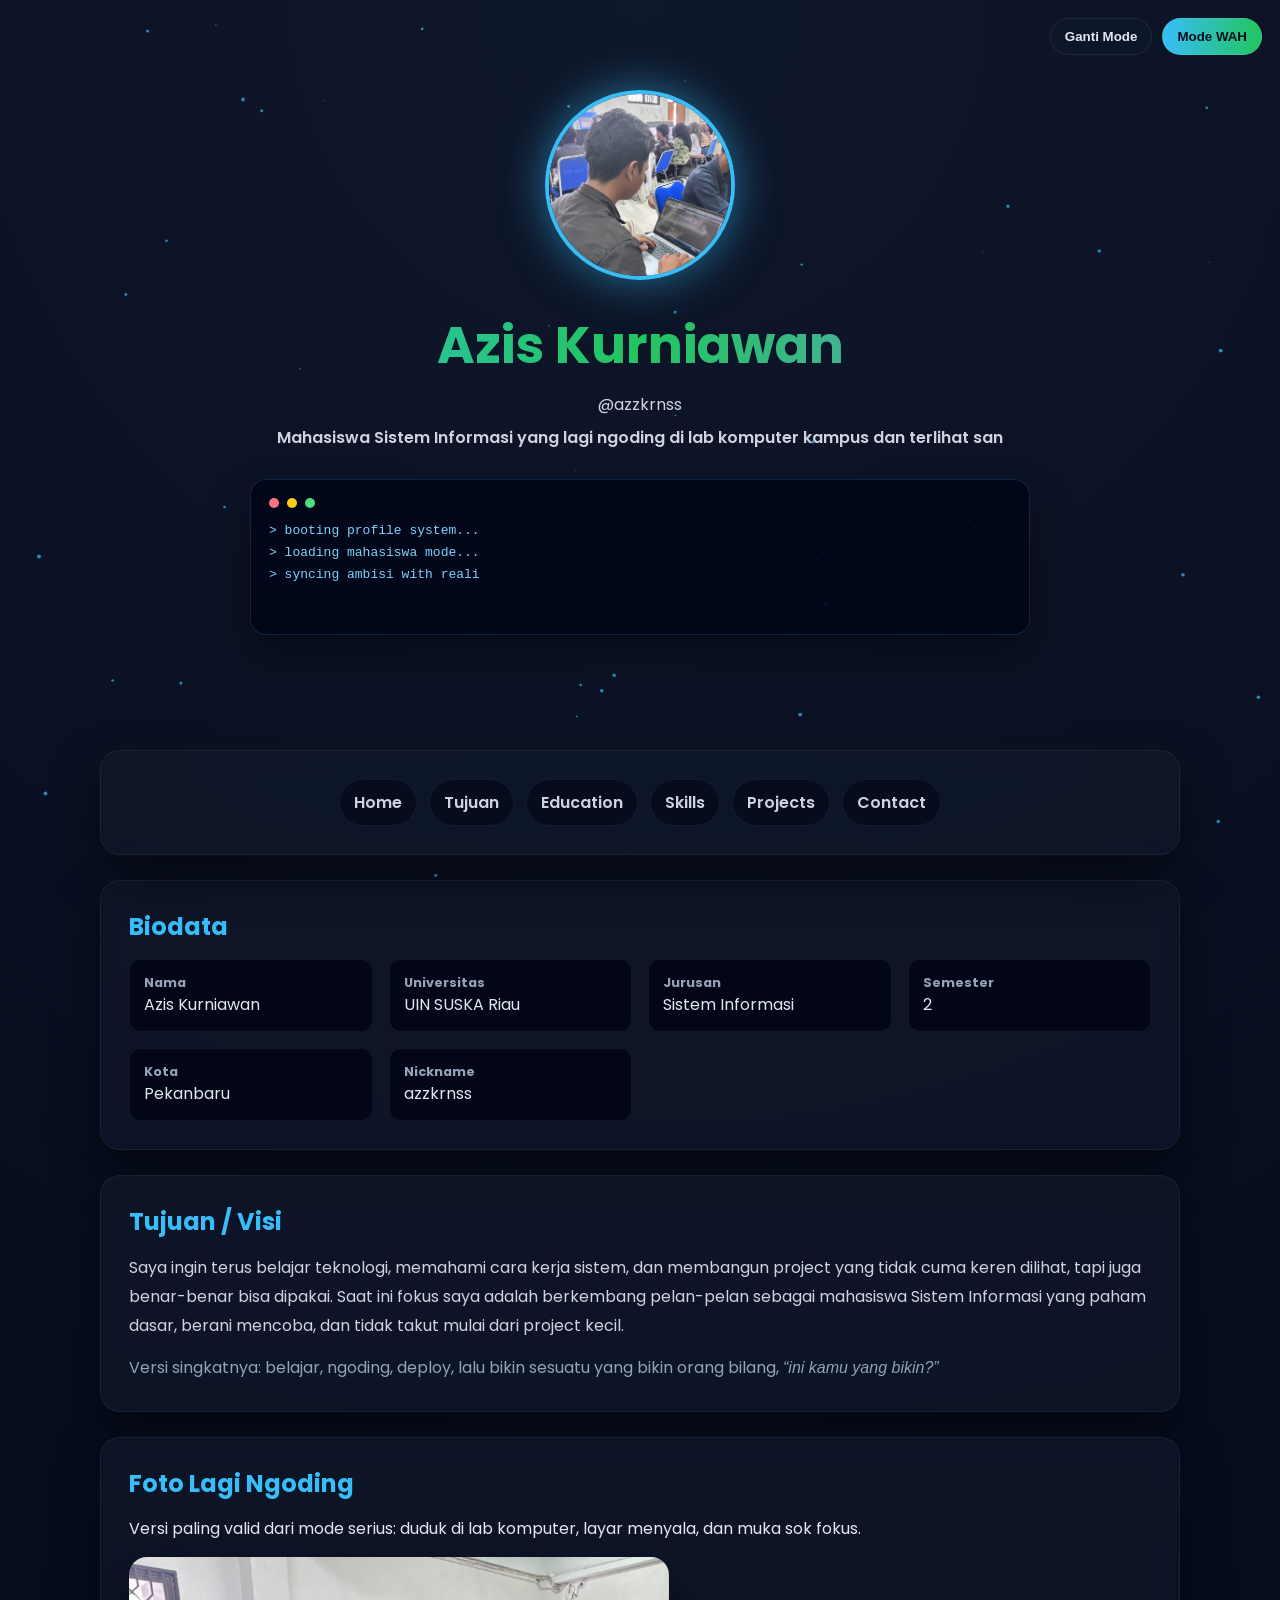
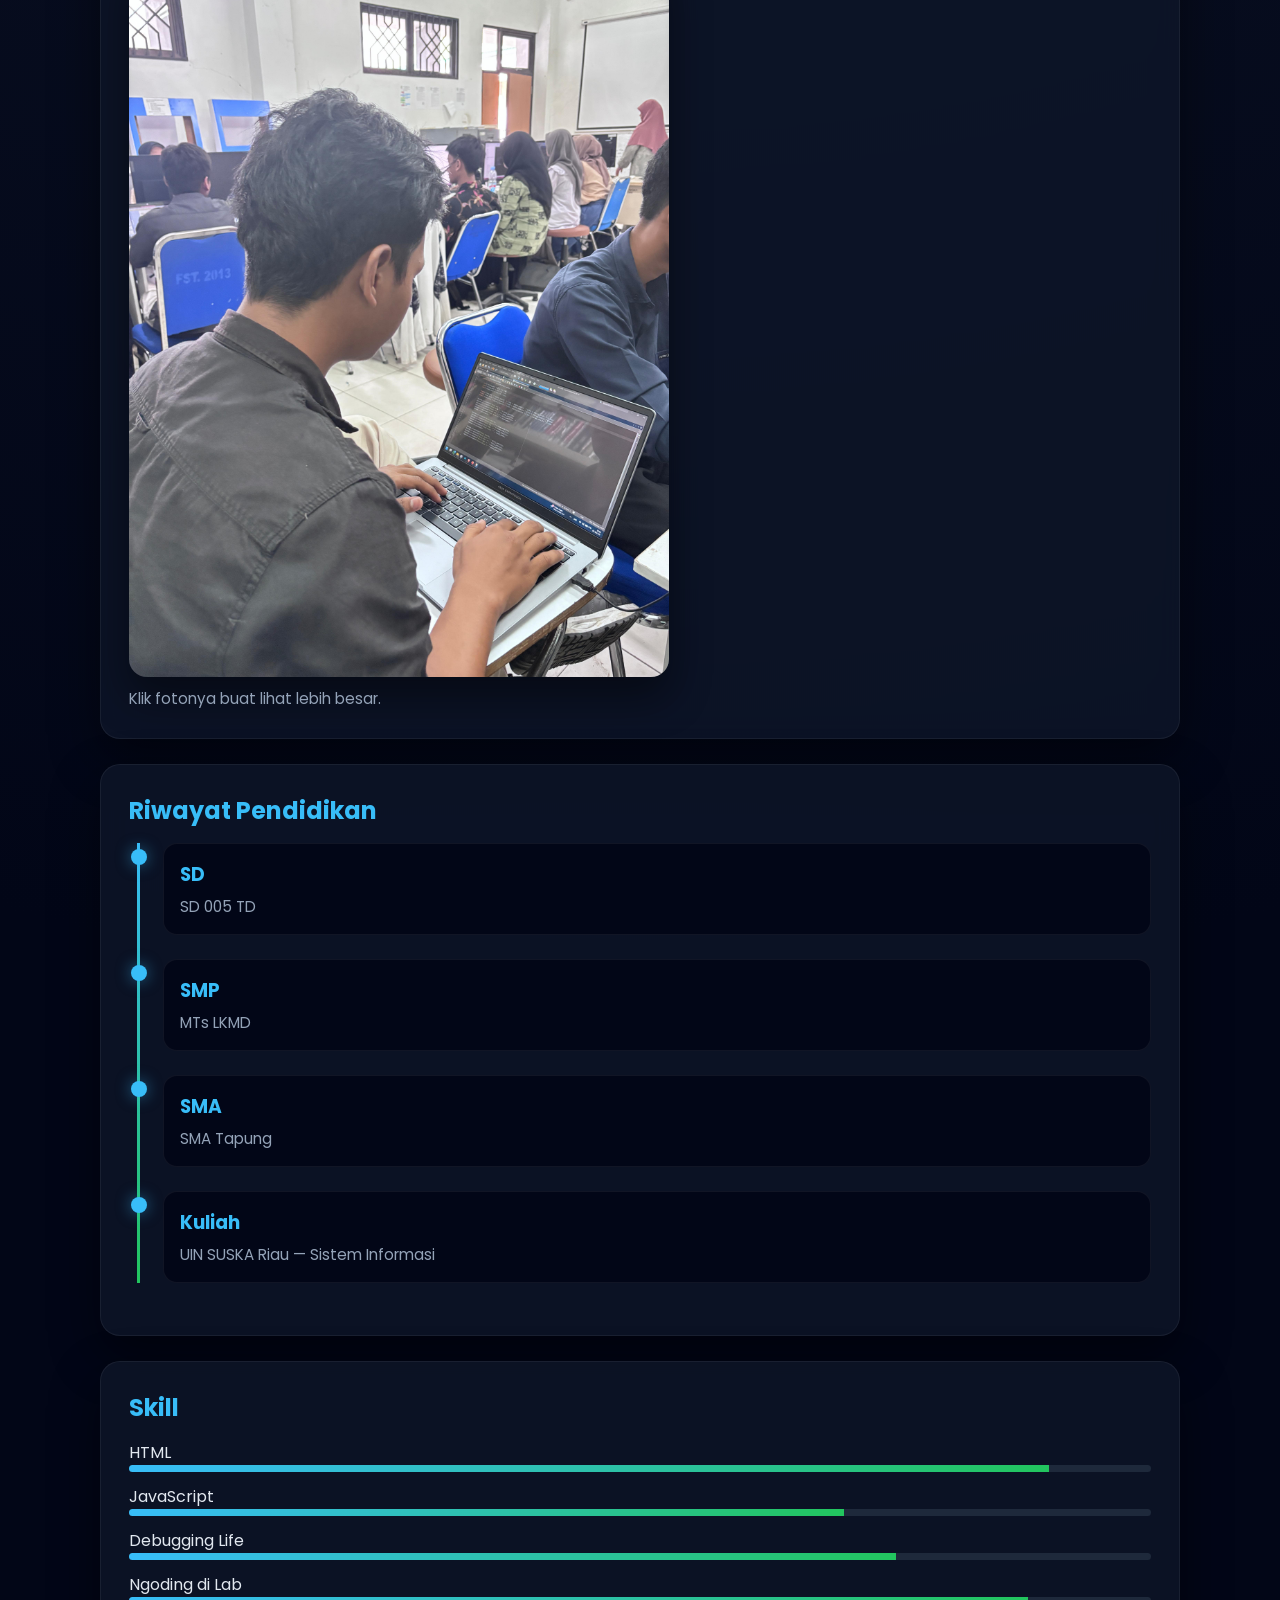
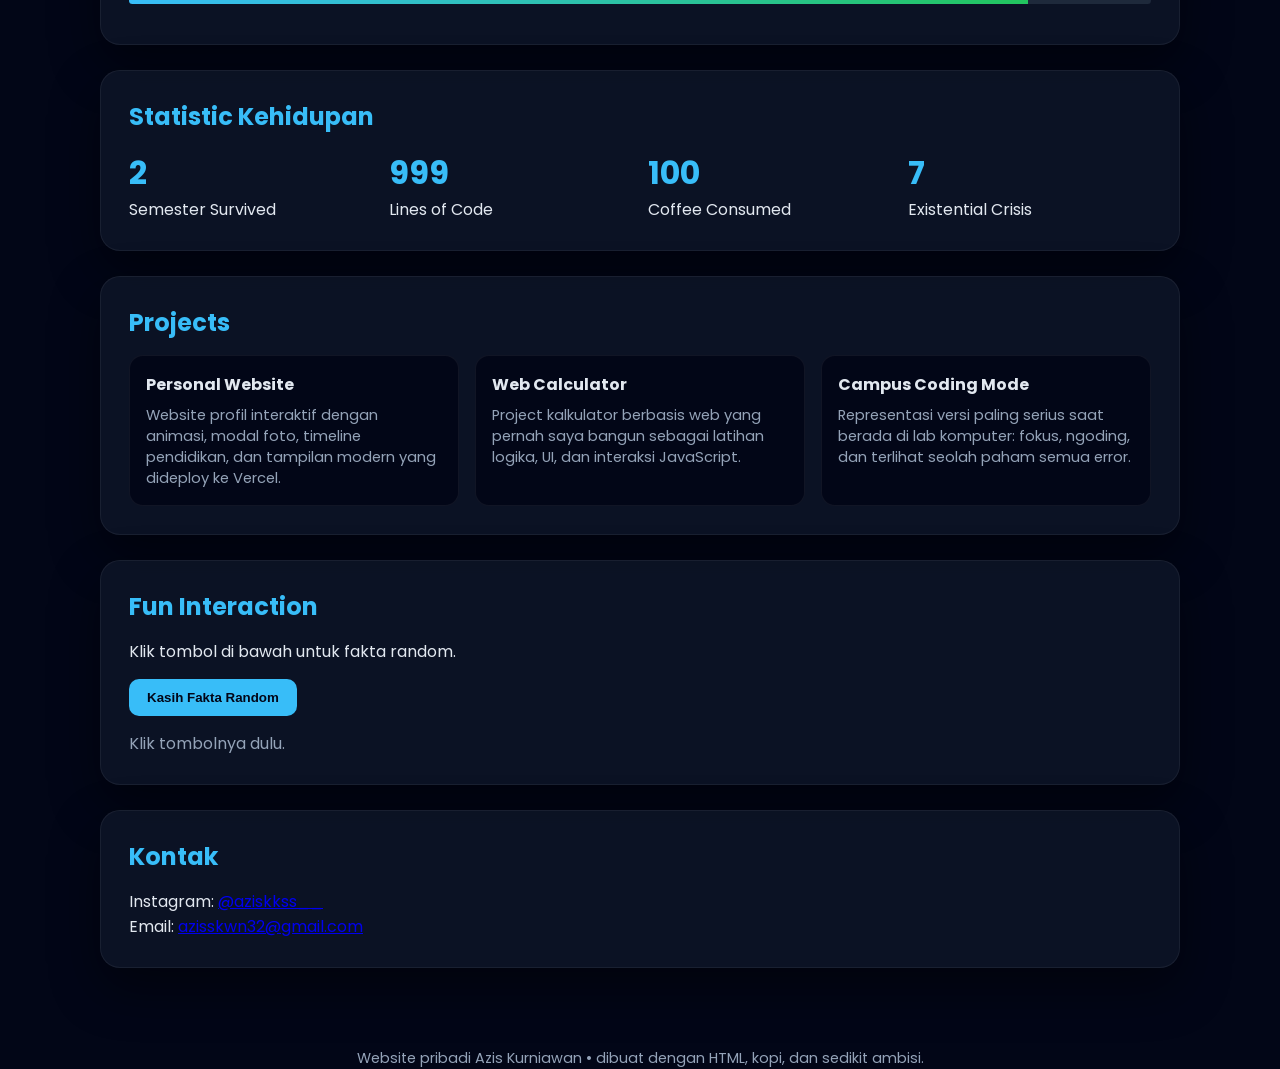
==== commit 7bc5c13d: "index.html" ====
--- a/index.html
+++ b/index.html
@@ -1,360 +1,75 @@
-<!DOCTYPE html>
-<html lang="id">
+<!DOCTYPE html><html lang="id">
 <head>
 <meta charset="UTF-8">
 <meta name="viewport" content="width=device-width, initial-scale=1.0">
-<title>Azis Kurniawan — Final WAH Edition</title>
+<title>Azis Kurniawan — FinalEdition</title>
 <link href="https://fonts.googleapis.com/css2?family=Poppins:wght@300;400;600;700&display=swap" rel="stylesheet">
 <style>
 *{margin:0;padding:0;box-sizing:border-box}
-body{
-  font-family:'Poppins',sans-serif;
-  background:radial-gradient(circle at top,#0f172a,#020617 60%);
-  color:#e2e8f0;
-  overflow-x:hidden;
-  transition:.35s ease;
-}
+html{scroll-behavior:smooth}
+body{font-family:'Poppins',sans-serif;background:radial-gradient(circle at top,#0f172a,#020617 60%);color:#e2e8f0;overflow-x:hidden;transition:.35s ease}
 .container{max-width:1120px;margin:auto;padding:40px 20px}
 canvas{position:fixed;inset:0;z-index:-1}
-.top-actions{
-  position:fixed;
-  top:18px;
-  right:18px;
-  display:flex;
-  gap:10px;
-  z-index:20
-}
-.top-btn{
-  padding:10px 14px;
-  border:none;
-  border-radius:999px;
-  background:rgba(15,23,42,.85);
-  color:#e2e8f0;
-  backdrop-filter:blur(10px);
-  border:1px solid rgba(255,255,255,.08);
-  cursor:pointer;
-  font-weight:600
-}
-.top-btn.accent{
-  background:linear-gradient(90deg,#38bdf8,#22c55e);
-  color:#03111f
-}
-.hero{
-  text-align:center;
-  padding:90px 20px 50px
-}
-.hero img{
-  width:190px;
-  height:190px;
-  border-radius:50%;
-  object-fit:cover;
-  border:4px solid #38bdf8;
-  box-shadow:0 0 45px rgba(56,189,248,.55);
-  margin-bottom:20px
-}
-.hero h1{
-  font-size:3.2rem;
-  background:linear-gradient(90deg,#38bdf8,#22c55e,#818cf8);
-  -webkit-background-clip:text;
-  color:transparent
-}
-.hero p{margin-top:8px;color:#cbd5e1}
-.typing{
-  margin-top:14px;
-  color:#38bdf8;
-  font-weight:600;
-  min-height:30px
-}
-.terminal-box{
-  max-width:780px;
-  margin:24px auto 0;
-  text-align:left;
-  background:rgba(2,6,23,.92);
-  border:1px solid rgba(56,189,248,.18);
-  border-radius:16px;
-  padding:18px 18px 22px;
-  box-shadow:0 20px 40px rgba(0,0,0,.35)
-}
-.terminal-dots{
-  display:flex;
-  gap:8px;
-  margin-bottom:12px
-}
-.terminal-dots span{
-  width:10px;
-  height:10px;
-  border-radius:50%;
-  display:block
-}
-.terminal-dots span:nth-child(1){background:#fb7185}
-.terminal-dots span:nth-child(2){background:#facc15}
-.terminal-dots span:nth-child(3){background:#4ade80}
-#terminalText{
-  min-height:92px;
-  font-family:monospace;
-  color:#7dd3fc;
-  line-height:1.7
-}
-.card{
-  background:rgba(15,23,42,.75);
-  backdrop-filter:blur(12px);
-  border:1px solid rgba(255,255,255,.06);
-  border-radius:20px;
-  padding:28px;
-  margin-top:25px;
-  box-shadow:0 20px 50px rgba(0,0,0,.45);
-  transition:.3s;
-  opacity:0;
-  transform:translateY(28px)
-}
-.card.show{
-  opacity:1;
-  transform:translateY(0)
-}
-.card:hover{
-  transform:translateY(-8px)
-}
-h2{
-  margin-bottom:15px;
-  color:#38bdf8
-}
-.grid{
-  display:grid;
-  grid-template-columns:repeat(auto-fit,minmax(220px,1fr));
-  gap:16px
-}
-.bio-item{
-  background:#020617;
-  padding:14px;
-  border-radius:12px;
-  border:1px solid rgba(255,255,255,.06)
-}
-.bio-item strong{
-  display:block;
-  font-size:.8rem;
-  color:#94a3b8
-}
-.skill{margin-bottom:12px}
-.bar{
-  height:7px;
-  background:#1e293b;
-  border-radius:999px;
-  overflow:hidden
-}
-.fill{
-  height:100%;
-  background:linear-gradient(90deg,#38bdf8,#22c55e);
-  width:0;
-  transition:1.5s
-}
-.counter{
-  font-size:2rem;
-  font-weight:700;
-  color:#38bdf8
-}
-.fun-btn{
-  margin-top:15px;
-  padding:11px 18px;
-  border-radius:10px;
-  border:none;
-  background:#38bdf8;
-  color:#020617;
-  font-weight:700;
-  cursor:pointer
-}
-.fun-btn:hover{
-  background:#22c55e
-}
-.fact{
-  margin-top:15px;
-  color:#94a3b8
-}
-.photo-preview{
-  width:100%;
-  max-width:540px;
-  border-radius:18px;
-  margin-top:16px;
-  display:block;
-  box-shadow:0 20px 40px rgba(0,0,0,.45);
-  cursor:pointer
-}
-.mini-projects{
-  display:grid;
-  grid-template-columns:repeat(auto-fit,minmax(220px,1fr));
-  gap:16px
-}
-.project-chip{
-  background:#020617;
-  border:1px solid rgba(255,255,255,.06);
-  padding:16px;
-  border-radius:14px
-}
-.project-chip h3{
-  font-size:1rem;
-  margin-bottom:8px;
-  color:#e2e8f0
-}
-.project-chip p{
-  font-size:.92rem;
-  color:#94a3b8
-}
-.timeline{
-  position:relative;
-  margin-top:10px;
-  padding-left:34px
-}
-.timeline::before{
-  content:"";
-  position:absolute;
-  left:8px;
-  top:0;
-  width:3px;
-  height:100%;
-  background:linear-gradient(180deg,#38bdf8,#22c55e)
-}
-.timeline-item{
-  position:relative;
-  margin-bottom:24px
-}
-.timeline-dot{
-  position:absolute;
-  left:-32px;
-  top:6px;
-  width:16px;
-  height:16px;
-  border-radius:50%;
-  background:#38bdf8;
-  box-shadow:0 0 15px rgba(56,189,248,.5)
-}
-.timeline-content{
-  background:#020617;
-  border:1px solid rgba(255,255,255,.06);
-  padding:16px;
-  border-radius:14px
-}
-.timeline-content h3{
-  color:#38bdf8;
-  margin-bottom:6px
-}
-.timeline-content p{
-  color:#94a3b8;
-  font-size:.95rem
-}
-.photo-modal{
-  position:fixed;
-  inset:0;
-  background:rgba(2,6,23,.82);
-  display:none;
-  align-items:center;
-  justify-content:center;
-  padding:20px;
-  z-index:30
-}
-.photo-modal.open{display:flex}
-.photo-modal-content{
-  position:relative;
-  max-width:900px;
-  width:100%
-}
-.photo-modal-content img{
-  width:100%;
-  border-radius:18px;
-  box-shadow:0 20px 60px rgba(0,0,0,.6)
-}
-.close-modal{
-  position:absolute;
-  top:-14px;
-  right:-2px;
-  width:42px;
-  height:42px;
-  border:none;
-  border-radius:50%;
-  background:#38bdf8;
-  color:#03111f;
-  font-size:1.6rem;
-  font-weight:700;
-  cursor:pointer
-}
-.confetti{
-  position:fixed;
-  top:-20px;
-  width:10px;
-  height:16px;
-  background:linear-gradient(180deg,#38bdf8,#22c55e);
-  border-radius:3px;
-  animation:fall linear forwards;
-  z-index:40
-}
-@keyframes fall{
-  from{transform:translateY(0) rotate(0deg)}
-  to{transform:translateY(110vh) rotate(720deg)}
-}
-footer{
-  text-align:center;
-  margin-top:40px;
-  color:#94a3b8;
-  font-size:.9rem
-}
-body.light-mode{
-  background:radial-gradient(circle at top,#dbeafe,#f8fafc);
-  color:#0f172a
-}
-body.light-mode .card,
-body.light-mode .top-btn,
-body.light-mode .terminal-box{
-  background:rgba(255,255,255,.82);
-  color:#0f172a;
-  border-color:rgba(15,23,42,.08)
-}
-body.light-mode .bio-item,
-body.light-mode .project-chip,
-body.light-mode .timeline-content{
-  background:#eff6ff;
-  color:#0f172a
-}
-body.light-mode .hero p,
-body.light-mode .fact,
-body.light-mode footer,
-body.light-mode #terminalText,
-body.light-mode .bio-item strong,
-body.light-mode .project-chip p,
-body.light-mode .timeline-content p{
-  color:#475569
-}
-@media(max-width:700px){
-  .hero h1{font-size:2.45rem}
-  .top-actions{
-    left:12px;
-    right:12px;
-    justify-content:center;
-    top:12px
-  }
-  .hero{padding-top:95px}
-}
+.top-actions{position:fixed;top:18px;right:18px;display:flex;gap:10px;z-index:20}
+.top-btn{padding:10px 14px;border:none;border-radius:999px;background:rgba(15,23,42,.85);color:#e2e8f0;backdrop-filter:blur(10px);border:1px solid rgba(255,255,255,.08);cursor:pointer;font-weight:600}
+.top-btn.accent{background:linear-gradient(90deg,#38bdf8,#22c55e);color:#03111f}
+.hero{text-align:center;padding:90px 20px 50px}
+.hero img{width:190px;height:190px;border-radius:50%;object-fit:cover;border:4px solid #38bdf8;box-shadow:0 0 45px rgba(56,189,248,.55);margin-bottom:20px}
+.hero h1{font-size:3.2rem;background:linear-gradient(90deg,#38bdf8,#22c55e,#818cf8);-webkit-background-clip:text;color:transparent}
+.hero p{margin-top:8px;color:#cbd5e1}.typing{margin-top:14px;color:#38bdf8;font-weight:600;min-height:30px}
+.terminal-box{max-width:780px;margin:24px auto 0;text-align:left;background:rgba(2,6,23,.92);border:1px solid rgba(56,189,248,.18);border-radius:16px;padding:18px 18px 22px;box-shadow:0 20px 40px rgba(0,0,0,.35)}
+.terminal-dots{display:flex;gap:8px;margin-bottom:12px}.terminal-dots span{width:10px;height:10px;border-radius:50%;display:block}.terminal-dots span:nth-child(1){background:#fb7185}.terminal-dots span:nth-child(2){background:#facc15}.terminal-dots span:nth-child(3){background:#4ade80}
+#terminalText{min-height:92px;font-family:monospace;color:#7dd3fc;line-height:1.7}
+.section-nav{padding:16px 20px;opacity:1!important;transform:none!important;position:sticky;top:72px;z-index:15}
+.nav-links{display:flex;gap:12px;flex-wrap:wrap;justify-content:center}.nav-links a{color:#cbd5e1;text-decoration:none;padding:10px 14px;border-radius:999px;background:rgba(2,6,23,.55);border:1px solid rgba(255,255,255,.06);font-weight:600;transition:.25s}.nav-links a:hover{background:linear-gradient(90deg,#38bdf8,#22c55e);color:#03111f}
+.card{background:rgba(15,23,42,.75);backdrop-filter:blur(12px);border:1px solid rgba(255,255,255,.06);border-radius:20px;padding:28px;margin-top:25px;box-shadow:0 20px 50px rgba(0,0,0,.45);transition:.3s;opacity:0;transform:translateY(28px)}
+.card.show{opacity:1;transform:translateY(0)}.card:hover{transform:translateY(-8px)}
+h2{margin-bottom:15px;color:#38bdf8}.grid{display:grid;grid-template-columns:repeat(auto-fit,minmax(220px,1fr));gap:16px}
+.bio-item{background:#020617;padding:14px;border-radius:12px;border:1px solid rgba(255,255,255,.06)}.bio-item strong{display:block;font-size:.8rem;color:#94a3b8}
+.skill{margin-bottom:12px}.bar{height:7px;background:#1e293b;border-radius:999px;overflow:hidden}.fill{height:100%;background:linear-gradient(90deg,#38bdf8,#22c55e);width:0;transition:1.5s}
+.counter{font-size:2rem;font-weight:700;color:#38bdf8}.fun-btn{margin-top:15px;padding:11px 18px;border-radius:10px;border:none;background:#38bdf8;color:#020617;font-weight:700;cursor:pointer}.fun-btn:hover{background:#22c55e}.fact{margin-top:15px;color:#94a3b8}
+.photo-preview{width:100%;max-width:540px;border-radius:18px;margin-top:16px;display:block;box-shadow:0 20px 40px rgba(0,0,0,.45);cursor:pointer}
+.mini-projects{display:grid;grid-template-columns:repeat(auto-fit,minmax(220px,1fr));gap:16px}.project-chip{background:#020617;border:1px solid rgba(255,255,255,.06);padding:16px;border-radius:14px}.project-chip h3{font-size:1rem;margin-bottom:8px;color:#e2e8f0}.project-chip p{font-size:.92rem;color:#94a3b8}
+.timeline{position:relative;margin-top:10px;padding-left:34px}.timeline::before{content:'';position:absolute;left:8px;top:0;width:3px;height:100%;background:linear-gradient(180deg,#38bdf8,#22c55e)}.timeline-item{position:relative;margin-bottom:24px}.timeline-dot{position:absolute;left:-32px;top:6px;width:16px;height:16px;border-radius:50%;background:#38bdf8;box-shadow:0 0 15px rgba(56,189,248,.5)}.timeline-content{background:#020617;border:1px solid rgba(255,255,255,.06);padding:16px;border-radius:14px}.timeline-content h3{color:#38bdf8;margin-bottom:6px}.timeline-content p{color:#94a3b8;font-size:.95rem}
+.photo-modal{position:fixed;inset:0;background:rgba(2,6,23,.82);display:none;align-items:center;justify-content:center;padding:20px;z-index:30}.photo-modal.open{display:flex}.photo-modal-content{position:relative;max-width:900px;width:100%}.photo-modal-content img{width:100%;border-radius:18px;box-shadow:0 20px 60px rgba(0,0,0,.6)}.close-modal{position:absolute;top:-14px;right:-2px;width:42px;height:42px;border:none;border-radius:50%;background:#38bdf8;color:#03111f;font-size:1.6rem;font-weight:700;cursor:pointer}
+.confetti{position:fixed;top:-20px;width:10px;height:16px;background:linear-gradient(180deg,#38bdf8,#22c55e);border-radius:3px;animation:fall linear forwards;z-index:40}
+@keyframes fall{from{transform:translateY(0) rotate(0deg)}to{transform:translateY(110vh) rotate(720deg)}}
+footer{text-align:center;margin-top:40px;color:#94a3b8;font-size:.9rem}
+body.light-mode{background:radial-gradient(circle at top,#dbeafe,#f8fafc);color:#0f172a}
+body.light-mode .card,body.light-mode .top-btn,body.light-mode .terminal-box{background:rgba(255,255,255,.82);color:#0f172a;border-color:rgba(15,23,42,.08)}
+body.light-mode .bio-item,body.light-mode .project-chip,body.light-mode .timeline-content,body.light-mode .nav-links a{background:#eff6ff;color:#0f172a}
+body.light-mode .hero p,body.light-mode .fact,body.light-mode footer,body.light-mode #terminalText,body.light-mode .bio-item strong,body.light-mode .project-chip p,body.light-mode .timeline-content p{color:#475569}
+body.light-mode .nav-links a:hover{color:#03111f}
+@media(max-width:700px){.hero h1{font-size:2.45rem}.top-actions{left:12px;right:12px;justify-content:center;top:12px}.hero{padding-top:95px}.section-nav{top:68px}.nav-links{justify-content:flex-start;overflow:auto;flex-wrap:nowrap;padding-bottom:4px}.nav-links a{white-space:nowrap}}
 </style>
 </head>
 <body>
 <canvas id="bg"></canvas>
-
 <div class="top-actions">
   <button id="themeToggle" class="top-btn">Ganti Mode</button>
   <button id="wowBtn" class="top-btn accent">Mode WAH</button>
 </div>
-
 <section class="hero">
   <img src="foto.jpg" alt="Foto Azis">
   <h1>Azis Kurniawan</h1>
   <p>@azzkrnss</p>
   <p class="typing" id="typing"></p>
-
   <div class="terminal-box">
     <div class="terminal-dots"><span></span><span></span><span></span></div>
     <div id="terminalText"></div>
   </div>
 </section>
-
 <div class="container">
-  <div class="card tilt-card">
+  <nav class="section-nav card show">
+    <div class="nav-links">
+      <a href="#biodata">Home</a>
+      <a href="#visi">Tujuan</a>
+      <a href="#pendidikan">Education</a>
+      <a href="#skills">Skills</a>
+      <a href="#projects">Projects</a>
+      <a href="#kontak">Contact</a>
+    </div>
+  </nav>  <div class="card tilt-card" id="biodata">
     <h2>Biodata</h2>
     <div class="grid">
       <div class="bio-item"><strong>Nama</strong>Azis Kurniawan</div>
@@ -364,61 +79,30 @@
       <div class="bio-item"><strong>Kota</strong>Pekanbaru</div>
       <div class="bio-item"><strong>Nickname</strong>azzkrnss</div>
     </div>
-  </div>
-
-  <div class="card tilt-card">
+  </div>  <div class="card tilt-card" id="visi">
+    <h2>Tujuan / Visi</h2>
+    <p style="margin-bottom:14px;color:#cbd5e1;line-height:1.8;">Saya ingin terus belajar teknologi, memahami cara kerja sistem, dan membangun project yang tidak cuma keren dilihat, tapi juga benar-benar bisa dipakai. Saat ini fokus saya adalah berkembang pelan-pelan sebagai mahasiswa Sistem Informasi yang paham dasar, berani mencoba, dan tidak takut mulai dari project kecil.</p>
+    <p style="color:#94a3b8;line-height:1.8;">Versi singkatnya: belajar, ngoding, deploy, lalu bikin sesuatu yang bikin orang bilang, <em>“ini kamu yang bikin?”</em></p>
+  </div>  <div class="card tilt-card">
     <h2>Foto Lagi Ngoding</h2>
     <p>Versi paling valid dari mode serius: duduk di lab komputer, layar menyala, dan muka sok fokus.</p>
     <img id="photoPreview" class="photo-preview" src="foto.jpg" alt="Foto Azis lagi ngoding">
     <p style="margin-top:10px;color:#94a3b8;font-size:.95rem;">Klik fotonya buat lihat lebih besar.</p>
-  </div>
-
-  <div class="card tilt-card">
+  </div>  <div class="card tilt-card" id="pendidikan">
     <h2>Riwayat Pendidikan</h2>
     <div class="timeline">
-      <div class="timeline-item">
-        <div class="timeline-dot"></div>
-        <div class="timeline-content">
-          <h3>SD</h3>
-          <p>SD 005 TD</p>
-        </div>
-      </div>
-
-      <div class="timeline-item">
-        <div class="timeline-dot"></div>
-        <div class="timeline-content">
-          <h3>SMP</h3>
-          <p>MTs LKMD</p>
-        </div>
-      </div>
-
-      <div class="timeline-item">
-        <div class="timeline-dot"></div>
-        <div class="timeline-content">
-          <h3>SMA</h3>
-          <p>SMA Tapung</p>
-        </div>
-      </div>
-
-      <div class="timeline-item">
-        <div class="timeline-dot"></div>
-        <div class="timeline-content">
-          <h3>Kuliah</h3>
-          <p>UIN SUSKA Riau — Sistem Informasi</p>
-        </div>
-      </div>
+      <div class="timeline-item"><div class="timeline-dot"></div><div class="timeline-content"><h3>SD</h3><p>SD 005 TD</p></div></div>
+      <div class="timeline-item"><div class="timeline-dot"></div><div class="timeline-content"><h3>SMP</h3><p>MTs LKMD</p></div></div>
+      <div class="timeline-item"><div class="timeline-dot"></div><div class="timeline-content"><h3>SMA</h3><p>SMA Tapung</p></div></div>
+      <div class="timeline-item"><div class="timeline-dot"></div><div class="timeline-content"><h3>Kuliah</h3><p>UIN SUSKA Riau — Sistem Informasi</p></div></div>
     </div>
-  </div>
-
-  <div class="card tilt-card">
+  </div>  <div class="card tilt-card" id="skills">
     <h2>Skill</h2>
     <div class="skill">HTML<div class="bar"><div class="fill" data-width="90%"></div></div></div>
     <div class="skill">JavaScript<div class="bar"><div class="fill" data-width="70%"></div></div></div>
     <div class="skill">Debugging Life<div class="bar"><div class="fill" data-width="75%"></div></div></div>
     <div class="skill">Ngoding di Lab<div class="bar"><div class="fill" data-width="88%"></div></div></div>
-  </div>
-
-  <div class="card tilt-card">
+  </div>  <div class="card tilt-card">
     <h2>Statistic Kehidupan</h2>
     <div class="grid">
       <div><div class="counter" data-target="2">0</div>Semester Survived</div>
@@ -426,215 +110,38 @@
       <div><div class="counter" data-target="100">0</div>Coffee Consumed</div>
       <div><div class="counter" data-target="7">0</div>Existential Crisis</div>
     </div>
-  </div>
-
-  <div class="card tilt-card">
-    <h2>Project Aura</h2>
+  </div>  <div class="card tilt-card" id="projects">
+    <h2>Projects</h2>
     <div class="mini-projects">
-      <div class="project-chip">
-        <h3>Portfolio Deployment</h3>
-        <p>Berhasil bikin website pribadi online dan bikin orang bertanya ini bikin sendiri atau tidak.</p>
-      </div>
-      <div class="project-chip">
-        <h3>Lab Coding Mode</h3>
-        <p>Spesialis membuka editor sambil kelihatan sangat sibuk dan produktif.</p>
-      </div>
-      <div class="project-chip">
-        <h3>Debug Mental Engine</h3>
-        <p>Mencoba menyelesaikan error di code dan di hidup dengan metode trial and error.</p>
-      </div>
+      <div class="project-chip"><h3>Personal Website</h3><p>Website profil interaktif dengan animasi, modal foto, timeline pendidikan, dan tampilan modern yang dideploy ke Vercel.</p></div>
+      <div class="project-chip"><h3>Web Calculator</h3><p>Project kalkulator berbasis web yang pernah saya bangun sebagai latihan logika, UI, dan interaksi JavaScript.</p></div>
+      <div class="project-chip"><h3>Campus Coding Mode</h3><p>Representasi versi paling serius saat berada di lab komputer: fokus, ngoding, dan terlihat seolah paham semua error.</p></div>
     </div>
-  </div>
-
-  <div class="card tilt-card">
+  </div>  <div class="card tilt-card">
     <h2>Fun Interaction</h2>
     <p>Klik tombol di bawah untuk fakta random.</p>
     <button class="fun-btn" onclick="randomFact()">Kasih Fakta Random</button>
     <p class="fact" id="factText">Klik tombolnya dulu.</p>
-  </div>
-
-  <div class="card tilt-card">
+  </div>  <div class="card tilt-card" id="kontak">
     <h2>Kontak</h2>
     <p>Instagram: <a href="https://instagram.com/aziskkss__" target="_blank">@aziskkss__</a></p>
     <p>Email: <a href="mailto:azisskwn32@gmail.com">azisskwn32@gmail.com</a></p>
   </div>
-</div>
-
-<div id="photoModal" class="photo-modal">
+</div><div id="photoModal" class="photo-modal">
   <div class="photo-modal-content">
     <button id="closeModal" class="close-modal">×</button>
     <img id="photoModalImg" src="" alt="Preview besar">
   </div>
-</div>
-
-<footer>Website pribadi Azis Kurniawan • dibuat dengan HTML, kopi, dan sedikit ambisi.</footer>
-
-<script>
-const text='Mahasiswa Sistem Informasi yang lagi ngoding di lab komputer kampus dan terlihat sangat meyakinkan.';
-let i=0;
-function typing(){
-  if(i<text.length){
-    document.getElementById('typing').innerHTML+=text.charAt(i);
-    i++;
-    setTimeout(typing,32);
-  }
-}
-typing();
-
-const terminalLines=[
-  '> booting profile system...',
-  '> loading mahasiswa mode...',
-  '> syncing ambisi with realita...',
-  '> profile ready.'
-];
-let terminalIndex=0,charIndex=0;
-const terminalText=document.getElementById('terminalText');
-
-function typeTerminal(){
-  if(terminalIndex<terminalLines.length){
-    const currentLine=terminalLines[terminalIndex];
-    if(charIndex<currentLine.length){
-      terminalText.innerHTML+=currentLine.charAt(charIndex);
-      charIndex++;
-      setTimeout(typeTerminal,28);
-    }else{
-      terminalText.innerHTML+='<br>';
-      terminalIndex++;
-      charIndex=0;
-      setTimeout(typeTerminal,220);
-    }
-  }
-}
-setTimeout(typeTerminal,400);
-
-const observer=new IntersectionObserver((entries)=>{
-  entries.forEach(entry=>{
-    if(entry.isIntersecting){
-      entry.target.classList.add('show');
-    }
-  });
-},{threshold:.12});
-
-document.querySelectorAll('.card').forEach(card=>observer.observe(card));
-
-document.querySelectorAll('.fill').forEach(f=>{
-  setTimeout(()=>{
-    f.style.width=f.dataset.width;
-  },650);
-});
-
-document.querySelectorAll('.counter').forEach(counter=>{
-  let update=()=>{
-    let target=+counter.dataset.target;
-    let current=+counter.innerText;
-    let inc=target/80;
-    if(current<target){
-      counter.innerText=Math.ceil(current+inc);
-      setTimeout(update,20);
-    }else{
-      counter.innerText=target;
-    }
-  };
-  update();
-});
-
-const facts=[
-  'Azis pernah debugging error yang ternyata cuma typo.',
-  'Azis percaya kopi adalah bahan bakar coding.',
-  'Azis pernah membuka 25 tab StackOverflow.',
-  'Azis sedang mencoba tidak panic saat error muncul.',
-  'Azis lagi ngoding di lab komputer kampus.',
-  'Azis terlihat santai, padahal di dalam kepala ada banyak tab terbuka.'
-];
-
-function randomFact(){
-  document.getElementById('factText').innerText =
-    facts[Math.floor(Math.random()*facts.length)];
-}
-
-const canvas=document.getElementById('bg');
-const ctx=canvas.getContext('2d');
-
-function resizeCanvas(){
-  canvas.width=window.innerWidth;
-  canvas.height=window.innerHeight;
-}
-resizeCanvas();
-window.addEventListener('resize',resizeCanvas);
-
-let particles=[];
-for(let i=0;i<70;i++){
-  particles.push({
-    x:Math.random()*canvas.width,
-    y:Math.random()*canvas.height,
-    r:Math.random()*2,
-    d:Math.random()*1
-  });
-}
-
-function draw(){
-  ctx.clearRect(0,0,canvas.width,canvas.height);
-  ctx.fillStyle='rgba(56,189,248,0.7)';
-  particles.forEach(p=>{
-    ctx.beginPath();
-    ctx.arc(p.x,p.y,p.r,0,Math.PI*2,true);
-    ctx.fill();
-  });
-  particles.forEach(p=>{
-    p.y+=p.d;
-    if(p.y>canvas.height){
-      p.y=0;
-      p.x=Math.random()*canvas.width;
-    }
-  });
-}
-setInterval(draw,33);
-
-document.querySelectorAll('.tilt-card').forEach(card=>{
-  card.addEventListener('mousemove',e=>{
-    const rect=card.getBoundingClientRect();
-    const x=e.clientX-rect.left;
-    const y=e.clientY-rect.top;
-    const rotateX=((y/rect.height)-0.5)*-8;
-    const rotateY=((x/rect.width)-0.5)*8;
-    card.style.transform=`perspective(900px) rotateX(${rotateX}deg) rotateY(${rotateY}deg) translateY(-8px)`;
-  });
-  card.addEventListener('mouseleave',()=>{
-    card.style.transform='';
-  });
-});
-
-const photoModal=document.getElementById('photoModal');
-const photoPreview=document.getElementById('photoPreview');
-const photoModalImg=document.getElementById('photoModalImg');
-const closeModal=document.getElementById('closeModal');
-
-photoPreview.addEventListener('click',()=>{
-  photoModal.classList.add('open');
-  photoModalImg.src=photoPreview.src;
-});
-
-closeModal.addEventListener('click',()=>photoModal.classList.remove('open'));
-
-photoModal.addEventListener('click',e=>{
-  if(e.target===photoModal) photoModal.classList.remove('open');
-});
-
-document.getElementById('themeToggle').addEventListener('click',()=>{
-  document.body.classList.toggle('light-mode');
-});
-
-document.getElementById('wowBtn').addEventListener('click',()=>{
-  for(let i=0;i<18;i++){
-    const c=document.createElement('span');
-    c.className='confetti';
-    c.style.left=Math.random()*100+'vw';
-    c.style.animationDuration=(1.8+Math.random()*1.5)+'s';
-    c.style.opacity=0.7+Math.random()*0.3;
-    document.body.appendChild(c);
-    setTimeout(()=>c.remove(),3200);
-  }
-});
-</script>
-</body>
-  </html>
+</div><footer>Website pribadi Azis Kurniawan • dibuat dengan HTML, kopi, dan sedikit ambisi.</footer><script>
+const text='Mahasiswa Sistem Informasi yang lagi ngoding di lab komputer kampus dan terlihat sangat meyakinkan.';let i=0;function typing(){if(i<text.length){document.getElementById('typing').innerHTML+=text.charAt(i);i++;setTimeout(typing,32)}}typing();
+const terminalLines=['> booting profile system...','> loading mahasiswa mode...','> syncing ambisi with realita...','> profile ready.'];let terminalIndex=0,charIndex=0;const terminalText=document.getElementById('terminalText');function typeTerminal(){if(terminalIndex<terminalLines.length){const currentLine=terminalLines[terminalIndex];if(charIndex<currentLine.length){terminalText.innerHTML+=currentLine.charAt(charIndex);charIndex++;setTimeout(typeTerminal,28)}else{terminalText.innerHTML+='<br>';terminalIndex++;charIndex=0;setTimeout(typeTerminal,220)}}}setTimeout(typeTerminal,400);
+const observer=new IntersectionObserver((entries)=>{entries.forEach(entry=>{if(entry.isIntersecting){entry.target.classList.add('show')}})},{threshold:.12});document.querySelectorAll('.card').forEach(card=>observer.observe(card));
+document.querySelectorAll('.fill').forEach(f=>{setTimeout(()=>{f.style.width=f.dataset.width},650)});
+document.querySelectorAll('.counter').forEach(counter=>{let update=()=>{let target=+counter.dataset.target;let current=+counter.innerText;let inc=target/80;if(current<target){counter.innerText=Math.ceil(current+inc);setTimeout(update,20)}else{counter.innerText=target}};update()});
+const facts=['Azis pernah debugging error yang ternyata cuma typo.','Azis percaya kopi adalah bahan bakar coding.','Azis pernah membuka 25 tab StackOverflow.','Azis sedang mencoba tidak panic saat error muncul.','Azis lagi ngoding di lab komputer kampus.','Azis terlihat santai, padahal di dalam kepala ada banyak tab terbuka.'];function randomFact(){document.getElementById('factText').innerText=facts[Math.floor(Math.random()*facts.length)]}
+const canvas=document.getElementById('bg');const ctx=canvas.getContext('2d');function resizeCanvas(){canvas.width=window.innerWidth;canvas.height=window.innerHeight}resizeCanvas();window.addEventListener('resize',resizeCanvas);let particles=[];for(let i=0;i<70;i++){particles.push({x:Math.random()*canvas.width,y:Math.random()*canvas.height,r:Math.random()*2,d:Math.random()*1})}function draw(){ctx.clearRect(0,0,canvas.width,canvas.height);ctx.fillStyle='rgba(56,189,248,0.7)';particles.forEach(p=>{ctx.beginPath();ctx.arc(p.x,p.y,p.r,0,Math.PI*2,true);ctx.fill()});particles.forEach(p=>{p.y+=p.d;if(p.y>canvas.height){p.y=0;p.x=Math.random()*canvas.width}})}setInterval(draw,33);
+document.querySelectorAll('.tilt-card').forEach(card=>{card.addEventListener('mousemove',e=>{const rect=card.getBoundingClientRect();const x=e.clientX-rect.left;const y=e.clientY-rect.top;const rotateX=((y/rect.height)-0.5)*-8;const rotateY=((x/rect.width)-0.5)*8;card.style.transform=`perspective(900px) rotateX(${rotateX}deg) rotateY(${rotateY}deg) translateY(-8px)`});card.addEventListener('mouseleave',()=>{card.style.transform=''})});
+const photoModal=document.getElementById('photoModal');const photoPreview=document.getElementById('photoPreview');const photoModalImg=document.getElementById('photoModalImg');const closeModal=document.getElementById('closeModal');photoPreview.addEventListener('click',()=>{photoModal.classList.add('open');photoModalImg.src=photoPreview.src});closeModal.addEventListener('click',()=>photoModal.classList.remove('open'));photoModal.addEventListener('click',e=>{if(e.target===photoModal)photoModal.classList.remove('open')});
+document.getElementById('themeToggle').addEventListener('click',()=>document.body.classList.toggle('light-mode'));document.getElementById('wowBtn').addEventListener('click',()=>{for(let i=0;i<18;i++){const c=document.createElement('span');c.className='confetti';c.style.left=Math.random()*100+'vw';c.style.animationDuration=(1.8+Math.random()*1.5)+'s';c.style.opacity=0.7+Math.random()*0.3;document.body.appendChild(c);setTimeout(()=>c.remove(),3200)}});
+</script></body>
+</html>
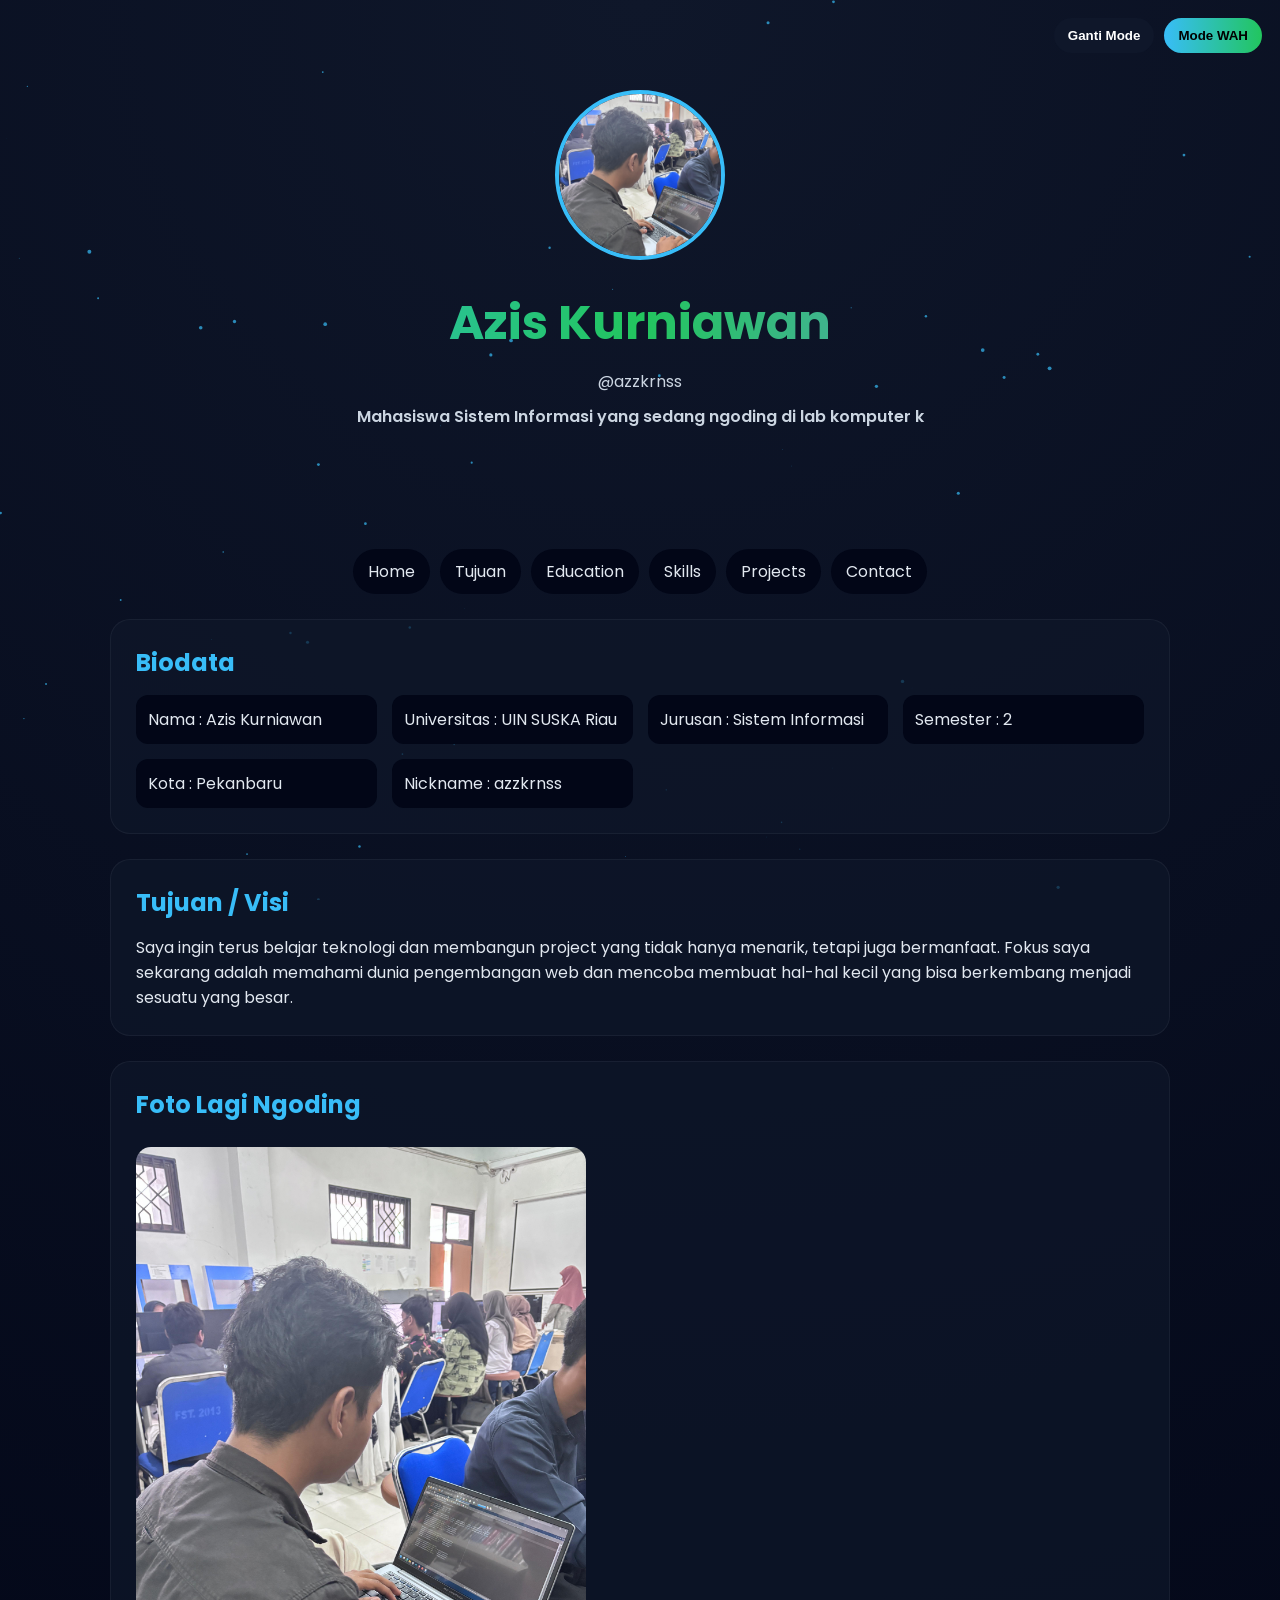
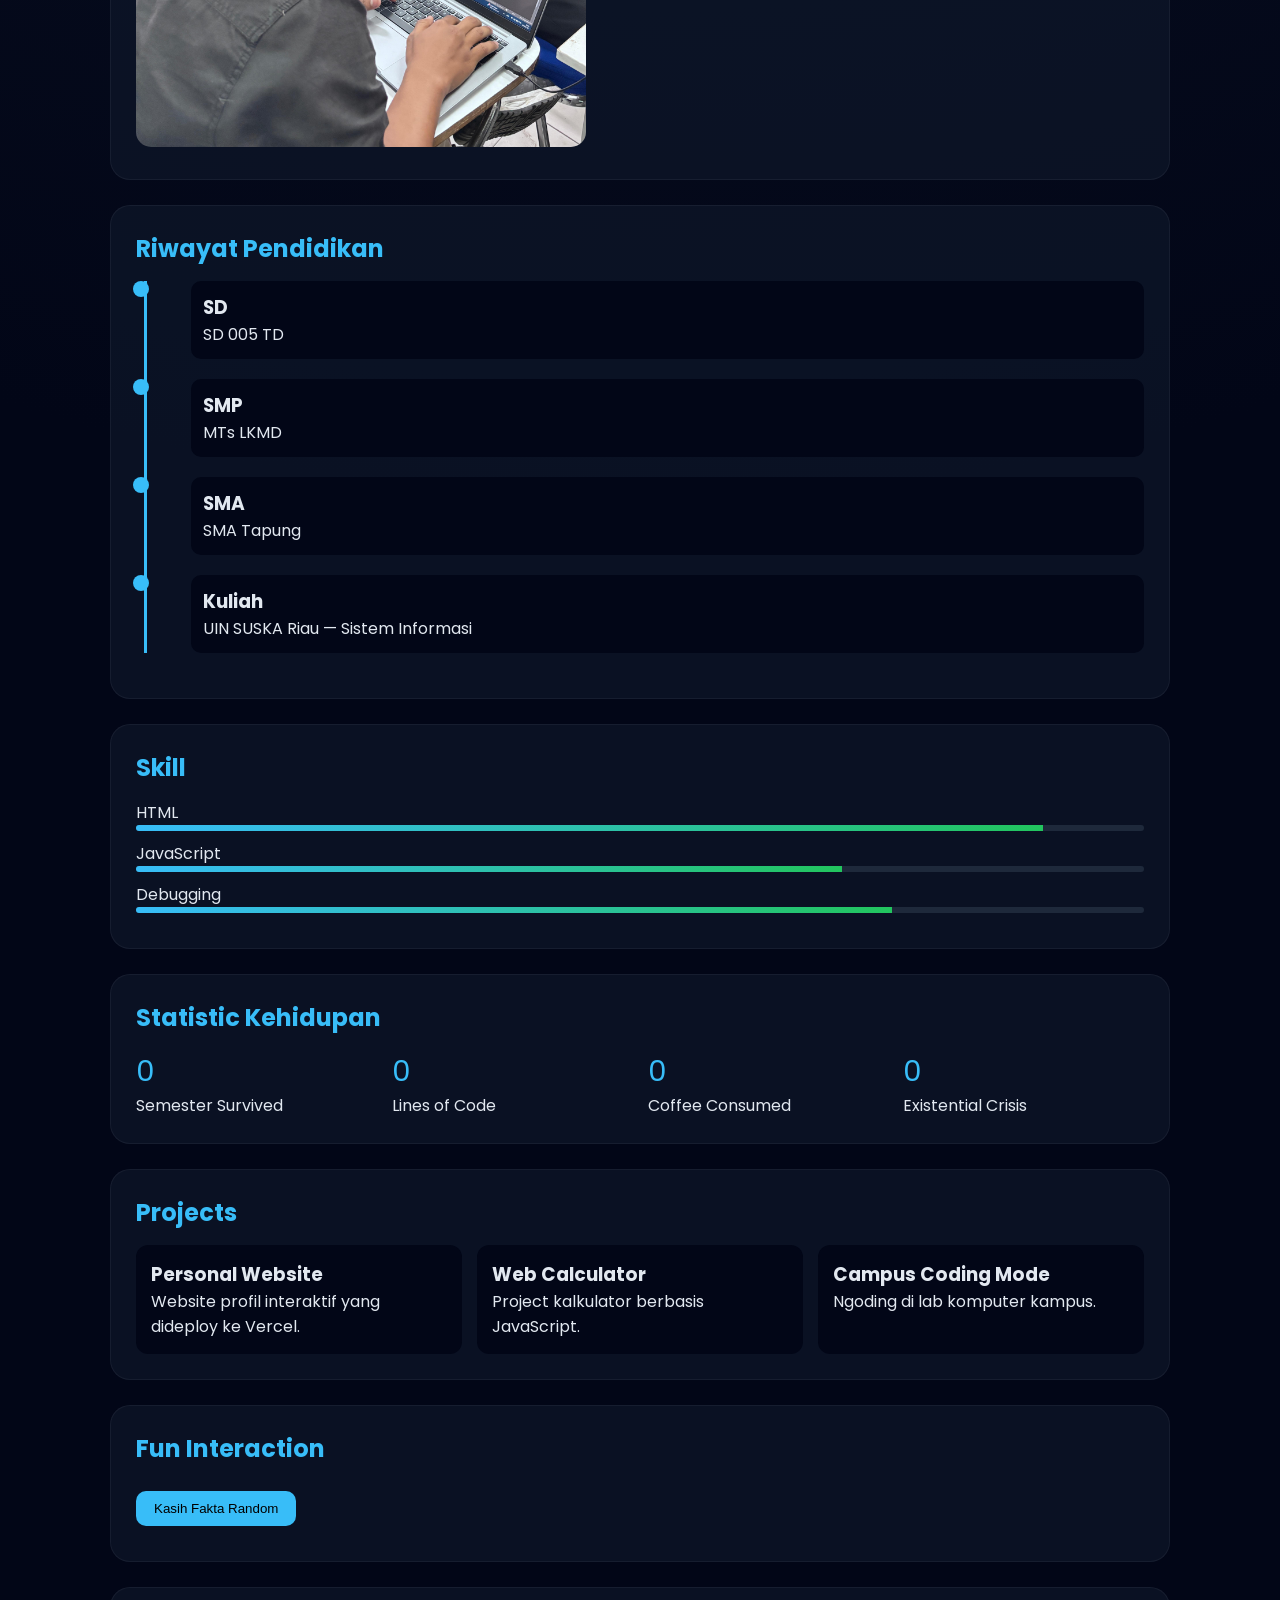
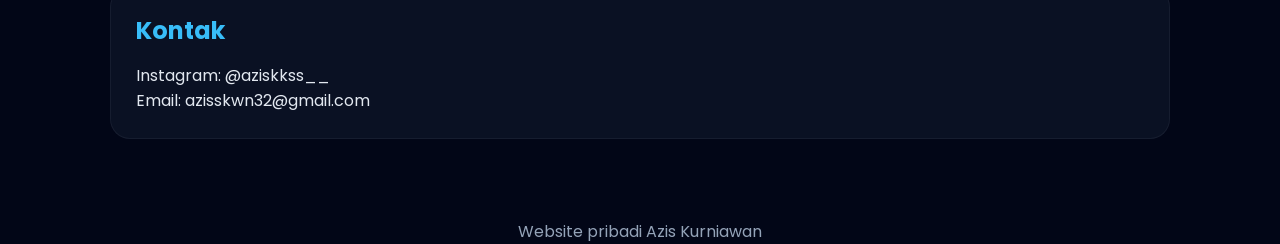
==== commit 6c56e398: "index.html" ====
--- a/index.html
+++ b/index.html
@@ -1,147 +1,602 @@
-<!DOCTYPE html><html lang="id">
+<!DOCTYPE html>
+<html lang="id">
+
 <head>
 <meta charset="UTF-8">
 <meta name="viewport" content="width=device-width, initial-scale=1.0">
-<title>Azis Kurniawan — FinalEdition</title>
+
+<title>Azis Kurniawan</title>
+
 <link href="https://fonts.googleapis.com/css2?family=Poppins:wght@300;400;600;700&display=swap" rel="stylesheet">
+
 <style>
-*{margin:0;padding:0;box-sizing:border-box}
-html{scroll-behavior:smooth}
-body{font-family:'Poppins',sans-serif;background:radial-gradient(circle at top,#0f172a,#020617 60%);color:#e2e8f0;overflow-x:hidden;transition:.35s ease}
-.container{max-width:1120px;margin:auto;padding:40px 20px}
-canvas{position:fixed;inset:0;z-index:-1}
-.top-actions{position:fixed;top:18px;right:18px;display:flex;gap:10px;z-index:20}
-.top-btn{padding:10px 14px;border:none;border-radius:999px;background:rgba(15,23,42,.85);color:#e2e8f0;backdrop-filter:blur(10px);border:1px solid rgba(255,255,255,.08);cursor:pointer;font-weight:600}
-.top-btn.accent{background:linear-gradient(90deg,#38bdf8,#22c55e);color:#03111f}
-.hero{text-align:center;padding:90px 20px 50px}
-.hero img{width:190px;height:190px;border-radius:50%;object-fit:cover;border:4px solid #38bdf8;box-shadow:0 0 45px rgba(56,189,248,.55);margin-bottom:20px}
-.hero h1{font-size:3.2rem;background:linear-gradient(90deg,#38bdf8,#22c55e,#818cf8);-webkit-background-clip:text;color:transparent}
-.hero p{margin-top:8px;color:#cbd5e1}.typing{margin-top:14px;color:#38bdf8;font-weight:600;min-height:30px}
-.terminal-box{max-width:780px;margin:24px auto 0;text-align:left;background:rgba(2,6,23,.92);border:1px solid rgba(56,189,248,.18);border-radius:16px;padding:18px 18px 22px;box-shadow:0 20px 40px rgba(0,0,0,.35)}
-.terminal-dots{display:flex;gap:8px;margin-bottom:12px}.terminal-dots span{width:10px;height:10px;border-radius:50%;display:block}.terminal-dots span:nth-child(1){background:#fb7185}.terminal-dots span:nth-child(2){background:#facc15}.terminal-dots span:nth-child(3){background:#4ade80}
-#terminalText{min-height:92px;font-family:monospace;color:#7dd3fc;line-height:1.7}
-.section-nav{padding:16px 20px;opacity:1!important;transform:none!important;position:sticky;top:72px;z-index:15}
-.nav-links{display:flex;gap:12px;flex-wrap:wrap;justify-content:center}.nav-links a{color:#cbd5e1;text-decoration:none;padding:10px 14px;border-radius:999px;background:rgba(2,6,23,.55);border:1px solid rgba(255,255,255,.06);font-weight:600;transition:.25s}.nav-links a:hover{background:linear-gradient(90deg,#38bdf8,#22c55e);color:#03111f}
-.card{background:rgba(15,23,42,.75);backdrop-filter:blur(12px);border:1px solid rgba(255,255,255,.06);border-radius:20px;padding:28px;margin-top:25px;box-shadow:0 20px 50px rgba(0,0,0,.45);transition:.3s;opacity:0;transform:translateY(28px)}
-.card.show{opacity:1;transform:translateY(0)}.card:hover{transform:translateY(-8px)}
-h2{margin-bottom:15px;color:#38bdf8}.grid{display:grid;grid-template-columns:repeat(auto-fit,minmax(220px,1fr));gap:16px}
-.bio-item{background:#020617;padding:14px;border-radius:12px;border:1px solid rgba(255,255,255,.06)}.bio-item strong{display:block;font-size:.8rem;color:#94a3b8}
-.skill{margin-bottom:12px}.bar{height:7px;background:#1e293b;border-radius:999px;overflow:hidden}.fill{height:100%;background:linear-gradient(90deg,#38bdf8,#22c55e);width:0;transition:1.5s}
-.counter{font-size:2rem;font-weight:700;color:#38bdf8}.fun-btn{margin-top:15px;padding:11px 18px;border-radius:10px;border:none;background:#38bdf8;color:#020617;font-weight:700;cursor:pointer}.fun-btn:hover{background:#22c55e}.fact{margin-top:15px;color:#94a3b8}
-.photo-preview{width:100%;max-width:540px;border-radius:18px;margin-top:16px;display:block;box-shadow:0 20px 40px rgba(0,0,0,.45);cursor:pointer}
-.mini-projects{display:grid;grid-template-columns:repeat(auto-fit,minmax(220px,1fr));gap:16px}.project-chip{background:#020617;border:1px solid rgba(255,255,255,.06);padding:16px;border-radius:14px}.project-chip h3{font-size:1rem;margin-bottom:8px;color:#e2e8f0}.project-chip p{font-size:.92rem;color:#94a3b8}
-.timeline{position:relative;margin-top:10px;padding-left:34px}.timeline::before{content:'';position:absolute;left:8px;top:0;width:3px;height:100%;background:linear-gradient(180deg,#38bdf8,#22c55e)}.timeline-item{position:relative;margin-bottom:24px}.timeline-dot{position:absolute;left:-32px;top:6px;width:16px;height:16px;border-radius:50%;background:#38bdf8;box-shadow:0 0 15px rgba(56,189,248,.5)}.timeline-content{background:#020617;border:1px solid rgba(255,255,255,.06);padding:16px;border-radius:14px}.timeline-content h3{color:#38bdf8;margin-bottom:6px}.timeline-content p{color:#94a3b8;font-size:.95rem}
-.photo-modal{position:fixed;inset:0;background:rgba(2,6,23,.82);display:none;align-items:center;justify-content:center;padding:20px;z-index:30}.photo-modal.open{display:flex}.photo-modal-content{position:relative;max-width:900px;width:100%}.photo-modal-content img{width:100%;border-radius:18px;box-shadow:0 20px 60px rgba(0,0,0,.6)}.close-modal{position:absolute;top:-14px;right:-2px;width:42px;height:42px;border:none;border-radius:50%;background:#38bdf8;color:#03111f;font-size:1.6rem;font-weight:700;cursor:pointer}
-.confetti{position:fixed;top:-20px;width:10px;height:16px;background:linear-gradient(180deg,#38bdf8,#22c55e);border-radius:3px;animation:fall linear forwards;z-index:40}
-@keyframes fall{from{transform:translateY(0) rotate(0deg)}to{transform:translateY(110vh) rotate(720deg)}}
-footer{text-align:center;margin-top:40px;color:#94a3b8;font-size:.9rem}
-body.light-mode{background:radial-gradient(circle at top,#dbeafe,#f8fafc);color:#0f172a}
-body.light-mode .card,body.light-mode .top-btn,body.light-mode .terminal-box{background:rgba(255,255,255,.82);color:#0f172a;border-color:rgba(15,23,42,.08)}
-body.light-mode .bio-item,body.light-mode .project-chip,body.light-mode .timeline-content,body.light-mode .nav-links a{background:#eff6ff;color:#0f172a}
-body.light-mode .hero p,body.light-mode .fact,body.light-mode footer,body.light-mode #terminalText,body.light-mode .bio-item strong,body.light-mode .project-chip p,body.light-mode .timeline-content p{color:#475569}
-body.light-mode .nav-links a:hover{color:#03111f}
-@media(max-width:700px){.hero h1{font-size:2.45rem}.top-actions{left:12px;right:12px;justify-content:center;top:12px}.hero{padding-top:95px}.section-nav{top:68px}.nav-links{justify-content:flex-start;overflow:auto;flex-wrap:nowrap;padding-bottom:4px}.nav-links a{white-space:nowrap}}
+
+*{
+margin:0;
+padding:0;
+box-sizing:border-box;
+}
+
+html{
+scroll-behavior:smooth;
+}
+
+body{
+font-family:'Poppins',sans-serif;
+background:radial-gradient(circle at top,#0f172a,#020617 60%);
+color:#e2e8f0;
+overflow-x:hidden;
+transition:.3s;
+}
+
+.container{
+max-width:1100px;
+margin:auto;
+padding:40px 20px;
+}
+
+canvas{
+position:fixed;
+top:0;
+left:0;
+z-index:-1;
+}
+
+.top-actions{
+position:fixed;
+top:18px;
+right:18px;
+display:flex;
+gap:10px;
+z-index:10;
+}
+
+.top-btn{
+padding:10px 14px;
+border:none;
+border-radius:999px;
+background:#0f172a;
+color:white;
+cursor:pointer;
+font-weight:600;
+}
+
+.top-btn.accent{
+background:linear-gradient(90deg,#38bdf8,#22c55e);
+color:black;
+}
+
+.hero{
+text-align:center;
+padding:90px 20px 50px;
+}
+
+.hero img{
+width:170px;
+height:170px;
+border-radius:50%;
+object-fit:cover;
+border:4px solid #38bdf8;
+margin-bottom:20px;
+}
+
+.hero h1{
+font-size:3rem;
+background:linear-gradient(90deg,#38bdf8,#22c55e,#818cf8);
+-webkit-background-clip:text;
+color:transparent;
+}
+
+.hero p{
+margin-top:10px;
+color:#cbd5e1;
+}
+
+.typing{
+margin-top:15px;
+color:#38bdf8;
+font-weight:600;
+}
+
+.section-nav{
+margin-top:30px;
+}
+
+.nav-links{
+display:flex;
+flex-wrap:wrap;
+gap:10px;
+justify-content:center;
+}
+
+.nav-links a{
+text-decoration:none;
+padding:10px 15px;
+background:#020617;
+border-radius:999px;
+color:#e2e8f0;
+}
+
+.card{
+background:rgba(15,23,42,.7);
+border-radius:20px;
+padding:25px;
+margin-top:25px;
+border:1px solid rgba(255,255,255,.05);
+}
+
+h2{
+margin-bottom:15px;
+color:#38bdf8;
+}
+
+.grid{
+display:grid;
+grid-template-columns:repeat(auto-fit,minmax(200px,1fr));
+gap:15px;
+}
+
+.bio-item{
+background:#020617;
+padding:12px;
+border-radius:12px;
+}
+
+.skill{
+margin-bottom:10px;
+}
+
+.bar{
+height:6px;
+background:#1e293b;
+border-radius:10px;
+overflow:hidden;
+}
+
+.fill{
+height:100%;
+background:linear-gradient(90deg,#38bdf8,#22c55e);
+width:0;
+transition:1.2s;
+}
+
+.timeline{
+padding-left:30px;
+position:relative;
+}
+
+.timeline::before{
+content:"";
+position:absolute;
+left:8px;
+top:0;
+width:3px;
+height:100%;
+background:#38bdf8;
+}
+
+.timeline-item{
+margin-bottom:20px;
+}
+
+.timeline-dot{
+position:absolute;
+left:-3px;
+width:16px;
+height:16px;
+background:#38bdf8;
+border-radius:50%;
+}
+
+.timeline-content{
+margin-left:25px;
+background:#020617;
+padding:12px;
+border-radius:10px;
+}
+
+.photo-preview{
+width:100%;
+max-width:450px;
+border-radius:15px;
+margin-top:10px;
+cursor:pointer;
+}
+
+.mini-projects{
+display:grid;
+grid-template-columns:repeat(auto-fit,minmax(200px,1fr));
+gap:15px;
+}
+
+.project-chip{
+background:#020617;
+padding:15px;
+border-radius:12px;
+}
+
+.counter{
+font-size:1.8rem;
+color:#38bdf8;
+}
+
+.fun-btn{
+margin-top:10px;
+padding:10px 18px;
+border:none;
+border-radius:10px;
+background:#38bdf8;
+cursor:pointer;
+}
+
+.fact{
+margin-top:10px;
+color:#94a3b8;
+}
+
+.photo-modal{
+position:fixed;
+top:0;
+left:0;
+width:100%;
+height:100%;
+background:rgba(0,0,0,.8);
+display:none;
+align-items:center;
+justify-content:center;
+}
+
+.photo-modal img{
+max-width:90%;
+border-radius:20px;
+}
+
+footer{
+text-align:center;
+margin-top:40px;
+color:#94a3b8;
+}
+
+body.light-mode{
+background:white;
+color:black;
+}
+
 </style>
 </head>
+
 <body>
+
 <canvas id="bg"></canvas>
+
 <div class="top-actions">
-  <button id="themeToggle" class="top-btn">Ganti Mode</button>
-  <button id="wowBtn" class="top-btn accent">Mode WAH</button>
-</div>
+<button id="themeToggle" class="top-btn">Ganti Mode</button>
+<button id="wowBtn" class="top-btn accent">Mode WAH</button>
+</div>
+
 <section class="hero">
-  <img src="foto.jpg" alt="Foto Azis">
-  <h1>Azis Kurniawan</h1>
-  <p>@azzkrnss</p>
-  <p class="typing" id="typing"></p>
-  <div class="terminal-box">
-    <div class="terminal-dots"><span></span><span></span><span></span></div>
-    <div id="terminalText"></div>
-  </div>
+
+<img src="foto.jpg">
+
+<h1>Azis Kurniawan</h1>
+
+<p>@azzkrnss</p>
+
+<p class="typing" id="typing"></p>
+
 </section>
+
 <div class="container">
-  <nav class="section-nav card show">
-    <div class="nav-links">
-      <a href="#biodata">Home</a>
-      <a href="#visi">Tujuan</a>
-      <a href="#pendidikan">Education</a>
-      <a href="#skills">Skills</a>
-      <a href="#projects">Projects</a>
-      <a href="#kontak">Contact</a>
-    </div>
-  </nav>  <div class="card tilt-card" id="biodata">
-    <h2>Biodata</h2>
-    <div class="grid">
-      <div class="bio-item"><strong>Nama</strong>Azis Kurniawan</div>
-      <div class="bio-item"><strong>Universitas</strong>UIN SUSKA Riau</div>
-      <div class="bio-item"><strong>Jurusan</strong>Sistem Informasi</div>
-      <div class="bio-item"><strong>Semester</strong>2</div>
-      <div class="bio-item"><strong>Kota</strong>Pekanbaru</div>
-      <div class="bio-item"><strong>Nickname</strong>azzkrnss</div>
-    </div>
-  </div>  <div class="card tilt-card" id="visi">
-    <h2>Tujuan / Visi</h2>
-    <p style="margin-bottom:14px;color:#cbd5e1;line-height:1.8;">Saya ingin terus belajar teknologi, memahami cara kerja sistem, dan membangun project yang tidak cuma keren dilihat, tapi juga benar-benar bisa dipakai. Saat ini fokus saya adalah berkembang pelan-pelan sebagai mahasiswa Sistem Informasi yang paham dasar, berani mencoba, dan tidak takut mulai dari project kecil.</p>
-    <p style="color:#94a3b8;line-height:1.8;">Versi singkatnya: belajar, ngoding, deploy, lalu bikin sesuatu yang bikin orang bilang, <em>“ini kamu yang bikin?”</em></p>
-  </div>  <div class="card tilt-card">
-    <h2>Foto Lagi Ngoding</h2>
-    <p>Versi paling valid dari mode serius: duduk di lab komputer, layar menyala, dan muka sok fokus.</p>
-    <img id="photoPreview" class="photo-preview" src="foto.jpg" alt="Foto Azis lagi ngoding">
-    <p style="margin-top:10px;color:#94a3b8;font-size:.95rem;">Klik fotonya buat lihat lebih besar.</p>
-  </div>  <div class="card tilt-card" id="pendidikan">
-    <h2>Riwayat Pendidikan</h2>
-    <div class="timeline">
-      <div class="timeline-item"><div class="timeline-dot"></div><div class="timeline-content"><h3>SD</h3><p>SD 005 TD</p></div></div>
-      <div class="timeline-item"><div class="timeline-dot"></div><div class="timeline-content"><h3>SMP</h3><p>MTs LKMD</p></div></div>
-      <div class="timeline-item"><div class="timeline-dot"></div><div class="timeline-content"><h3>SMA</h3><p>SMA Tapung</p></div></div>
-      <div class="timeline-item"><div class="timeline-dot"></div><div class="timeline-content"><h3>Kuliah</h3><p>UIN SUSKA Riau — Sistem Informasi</p></div></div>
-    </div>
-  </div>  <div class="card tilt-card" id="skills">
-    <h2>Skill</h2>
-    <div class="skill">HTML<div class="bar"><div class="fill" data-width="90%"></div></div></div>
-    <div class="skill">JavaScript<div class="bar"><div class="fill" data-width="70%"></div></div></div>
-    <div class="skill">Debugging Life<div class="bar"><div class="fill" data-width="75%"></div></div></div>
-    <div class="skill">Ngoding di Lab<div class="bar"><div class="fill" data-width="88%"></div></div></div>
-  </div>  <div class="card tilt-card">
-    <h2>Statistic Kehidupan</h2>
-    <div class="grid">
-      <div><div class="counter" data-target="2">0</div>Semester Survived</div>
-      <div><div class="counter" data-target="999">0</div>Lines of Code</div>
-      <div><div class="counter" data-target="100">0</div>Coffee Consumed</div>
-      <div><div class="counter" data-target="7">0</div>Existential Crisis</div>
-    </div>
-  </div>  <div class="card tilt-card" id="projects">
-    <h2>Projects</h2>
-    <div class="mini-projects">
-      <div class="project-chip"><h3>Personal Website</h3><p>Website profil interaktif dengan animasi, modal foto, timeline pendidikan, dan tampilan modern yang dideploy ke Vercel.</p></div>
-      <div class="project-chip"><h3>Web Calculator</h3><p>Project kalkulator berbasis web yang pernah saya bangun sebagai latihan logika, UI, dan interaksi JavaScript.</p></div>
-      <div class="project-chip"><h3>Campus Coding Mode</h3><p>Representasi versi paling serius saat berada di lab komputer: fokus, ngoding, dan terlihat seolah paham semua error.</p></div>
-    </div>
-  </div>  <div class="card tilt-card">
-    <h2>Fun Interaction</h2>
-    <p>Klik tombol di bawah untuk fakta random.</p>
-    <button class="fun-btn" onclick="randomFact()">Kasih Fakta Random</button>
-    <p class="fact" id="factText">Klik tombolnya dulu.</p>
-  </div>  <div class="card tilt-card" id="kontak">
-    <h2>Kontak</h2>
-    <p>Instagram: <a href="https://instagram.com/aziskkss__" target="_blank">@aziskkss__</a></p>
-    <p>Email: <a href="mailto:azisskwn32@gmail.com">azisskwn32@gmail.com</a></p>
-  </div>
-</div><div id="photoModal" class="photo-modal">
-  <div class="photo-modal-content">
-    <button id="closeModal" class="close-modal">×</button>
-    <img id="photoModalImg" src="" alt="Preview besar">
-  </div>
-</div><footer>Website pribadi Azis Kurniawan • dibuat dengan HTML, kopi, dan sedikit ambisi.</footer><script>
-const text='Mahasiswa Sistem Informasi yang lagi ngoding di lab komputer kampus dan terlihat sangat meyakinkan.';let i=0;function typing(){if(i<text.length){document.getElementById('typing').innerHTML+=text.charAt(i);i++;setTimeout(typing,32)}}typing();
-const terminalLines=['> booting profile system...','> loading mahasiswa mode...','> syncing ambisi with realita...','> profile ready.'];let terminalIndex=0,charIndex=0;const terminalText=document.getElementById('terminalText');function typeTerminal(){if(terminalIndex<terminalLines.length){const currentLine=terminalLines[terminalIndex];if(charIndex<currentLine.length){terminalText.innerHTML+=currentLine.charAt(charIndex);charIndex++;setTimeout(typeTerminal,28)}else{terminalText.innerHTML+='<br>';terminalIndex++;charIndex=0;setTimeout(typeTerminal,220)}}}setTimeout(typeTerminal,400);
-const observer=new IntersectionObserver((entries)=>{entries.forEach(entry=>{if(entry.isIntersecting){entry.target.classList.add('show')}})},{threshold:.12});document.querySelectorAll('.card').forEach(card=>observer.observe(card));
-document.querySelectorAll('.fill').forEach(f=>{setTimeout(()=>{f.style.width=f.dataset.width},650)});
-document.querySelectorAll('.counter').forEach(counter=>{let update=()=>{let target=+counter.dataset.target;let current=+counter.innerText;let inc=target/80;if(current<target){counter.innerText=Math.ceil(current+inc);setTimeout(update,20)}else{counter.innerText=target}};update()});
-const facts=['Azis pernah debugging error yang ternyata cuma typo.','Azis percaya kopi adalah bahan bakar coding.','Azis pernah membuka 25 tab StackOverflow.','Azis sedang mencoba tidak panic saat error muncul.','Azis lagi ngoding di lab komputer kampus.','Azis terlihat santai, padahal di dalam kepala ada banyak tab terbuka.'];function randomFact(){document.getElementById('factText').innerText=facts[Math.floor(Math.random()*facts.length)]}
-const canvas=document.getElementById('bg');const ctx=canvas.getContext('2d');function resizeCanvas(){canvas.width=window.innerWidth;canvas.height=window.innerHeight}resizeCanvas();window.addEventListener('resize',resizeCanvas);let particles=[];for(let i=0;i<70;i++){particles.push({x:Math.random()*canvas.width,y:Math.random()*canvas.height,r:Math.random()*2,d:Math.random()*1})}function draw(){ctx.clearRect(0,0,canvas.width,canvas.height);ctx.fillStyle='rgba(56,189,248,0.7)';particles.forEach(p=>{ctx.beginPath();ctx.arc(p.x,p.y,p.r,0,Math.PI*2,true);ctx.fill()});particles.forEach(p=>{p.y+=p.d;if(p.y>canvas.height){p.y=0;p.x=Math.random()*canvas.width}})}setInterval(draw,33);
-document.querySelectorAll('.tilt-card').forEach(card=>{card.addEventListener('mousemove',e=>{const rect=card.getBoundingClientRect();const x=e.clientX-rect.left;const y=e.clientY-rect.top;const rotateX=((y/rect.height)-0.5)*-8;const rotateY=((x/rect.width)-0.5)*8;card.style.transform=`perspective(900px) rotateX(${rotateX}deg) rotateY(${rotateY}deg) translateY(-8px)`});card.addEventListener('mouseleave',()=>{card.style.transform=''})});
-const photoModal=document.getElementById('photoModal');const photoPreview=document.getElementById('photoPreview');const photoModalImg=document.getElementById('photoModalImg');const closeModal=document.getElementById('closeModal');photoPreview.addEventListener('click',()=>{photoModal.classList.add('open');photoModalImg.src=photoPreview.src});closeModal.addEventListener('click',()=>photoModal.classList.remove('open'));photoModal.addEventListener('click',e=>{if(e.target===photoModal)photoModal.classList.remove('open')});
-document.getElementById('themeToggle').addEventListener('click',()=>document.body.classList.toggle('light-mode'));document.getElementById('wowBtn').addEventListener('click',()=>{for(let i=0;i<18;i++){const c=document.createElement('span');c.className='confetti';c.style.left=Math.random()*100+'vw';c.style.animationDuration=(1.8+Math.random()*1.5)+'s';c.style.opacity=0.7+Math.random()*0.3;document.body.appendChild(c);setTimeout(()=>c.remove(),3200)}});
-</script></body>
+
+<nav class="section-nav">
+
+<div class="nav-links">
+
+<a href="#biodata">Home</a>
+<a href="#visi">Tujuan</a>
+<a href="#pendidikan">Education</a>
+<a href="#skills">Skills</a>
+<a href="#projects">Projects</a>
+<a href="#kontak">Contact</a>
+
+</div>
+
+</nav>
+
+<div class="card" id="biodata">
+
+<h2>Biodata</h2>
+
+<div class="grid">
+
+<div class="bio-item">Nama : Azis Kurniawan</div>
+<div class="bio-item">Universitas : UIN SUSKA Riau</div>
+<div class="bio-item">Jurusan : Sistem Informasi</div>
+<div class="bio-item">Semester : 2</div>
+<div class="bio-item">Kota : Pekanbaru</div>
+<div class="bio-item">Nickname : azzkrnss</div>
+
+</div>
+
+</div>
+
+<div class="card" id="visi">
+
+<h2>Tujuan / Visi</h2>
+
+<p>
+Saya ingin terus belajar teknologi dan membangun project yang tidak hanya menarik,
+tetapi juga bermanfaat. Fokus saya sekarang adalah memahami dunia pengembangan web
+dan mencoba membuat hal-hal kecil yang bisa berkembang menjadi sesuatu yang besar.
+</p>
+
+</div>
+
+<div class="card">
+
+<h2>Foto Lagi Ngoding</h2>
+
+<img id="photoPreview" class="photo-preview" src="foto.jpg">
+
+</div>
+
+<div class="card" id="pendidikan">
+
+<h2>Riwayat Pendidikan</h2>
+
+<div class="timeline">
+
+<div class="timeline-item">
+<div class="timeline-dot"></div>
+<div class="timeline-content">
+<h3>SD</h3>
+<p>SD 005 TD</p>
+</div>
+</div>
+
+<div class="timeline-item">
+<div class="timeline-dot"></div>
+<div class="timeline-content">
+<h3>SMP</h3>
+<p>MTs LKMD</p>
+</div>
+</div>
+
+<div class="timeline-item">
+<div class="timeline-dot"></div>
+<div class="timeline-content">
+<h3>SMA</h3>
+<p>SMA Tapung</p>
+</div>
+</div>
+
+<div class="timeline-item">
+<div class="timeline-dot"></div>
+<div class="timeline-content">
+<h3>Kuliah</h3>
+<p>UIN SUSKA Riau — Sistem Informasi</p>
+</div>
+</div>
+
+</div>
+
+</div>
+
+<div class="card" id="skills">
+
+<h2>Skill</h2>
+
+<div class="skill">HTML<div class="bar"><div class="fill" style="width:90%"></div></div></div>
+<div class="skill">JavaScript<div class="bar"><div class="fill" style="width:70%"></div></div></div>
+<div class="skill">Debugging<div class="bar"><div class="fill" style="width:75%"></div></div></div>
+
+</div>
+
+<div class="card">
+
+<h2>Statistic Kehidupan</h2>
+
+<div class="grid">
+
+<div>
+<div class="counter" data-target="2">0</div>
+Semester Survived
+</div>
+
+<div>
+<div class="counter" data-target="999">0</div>
+Lines of Code
+</div>
+
+<div>
+<div class="counter" data-target="100">0</div>
+Coffee Consumed
+</div>
+
+<div>
+<div class="counter" data-target="7">0</div>
+Existential Crisis
+</div>
+
+</div>
+
+</div>
+
+<div class="card" id="projects">
+
+<h2>Projects</h2>
+
+<div class="mini-projects">
+
+<div class="project-chip">
+<h3>Personal Website</h3>
+<p>Website profil interaktif yang dideploy ke Vercel.</p>
+</div>
+
+<div class="project-chip">
+<h3>Web Calculator</h3>
+<p>Project kalkulator berbasis JavaScript.</p>
+</div>
+
+<div class="project-chip">
+<h3>Campus Coding Mode</h3>
+<p>Ngoding di lab komputer kampus.</p>
+</div>
+
+</div>
+
+</div>
+
+<div class="card">
+
+<h2>Fun Interaction</h2>
+
+<button class="fun-btn" onclick="randomFact()">Kasih Fakta Random</button>
+
+<p class="fact" id="factText"></p>
+
+</div>
+
+<div class="card" id="kontak">
+
+<h2>Kontak</h2>
+
+<p>Instagram: @aziskkss__</p>
+
+<p>Email: azisskwn32@gmail.com</p>
+
+</div>
+
+</div>
+
+<div class="photo-modal" id="photoModal">
+<img id="photoModalImg">
+</div>
+
+<footer>
+
+Website pribadi Azis Kurniawan
+
+</footer>
+
+<script>
+
+const text="Mahasiswa Sistem Informasi yang sedang ngoding di lab komputer kampus.";
+let i=0;
+
+function typing(){
+
+if(i<text.length){
+
+document.getElementById("typing").innerHTML+=text.charAt(i);
+
+i++;
+
+setTimeout(typing,40);
+
+}
+
+}
+
+typing();
+
+const facts=[
+"Azis pernah debugging error karena typo.",
+"Azis percaya kopi adalah bahan bakar coding.",
+"Azis pernah membuka 25 tab StackOverflow.",
+"Azis sedang mencoba tidak panic saat error muncul."
+];
+
+function randomFact(){
+
+document.getElementById("factText").innerText=
+facts[Math.floor(Math.random()*facts.length)];
+
+}
+
+const canvas=document.getElementById("bg");
+const ctx=canvas.getContext("2d");
+
+canvas.width=window.innerWidth;
+canvas.height=window.innerHeight;
+
+let particles=[];
+
+for(let i=0;i<70;i++){
+
+particles.push({
+x:Math.random()*canvas.width,
+y:Math.random()*canvas.height,
+r:Math.random()*2,
+d:Math.random()*1
+});
+
+}
+
+function draw(){
+
+ctx.clearRect(0,0,canvas.width,canvas.height);
+
+ctx.fillStyle="rgba(56,189,248,0.7)";
+
+particles.forEach(p=>{
+ctx.beginPath();
+ctx.arc(p.x,p.y,p.r,0,Math.PI*2,true);
+ctx.fill();
+});
+
+particles.forEach(p=>{
+p.y+=p.d;
+if(p.y>canvas.height){
+p.y=0;
+p.x=Math.random()*canvas.width;
+}
+});
+
+}
+
+setInterval(draw,33);
+
+const modal=document.getElementById("photoModal");
+const preview=document.getElementById("photoPreview");
+const modalImg=document.getElementById("photoModalImg");
+
+preview.onclick=()=>{
+modal.style.display="flex";
+modalImg.src=preview.src;
+}
+
+modal.onclick=()=>{
+modal.style.display="none";
+}
+
+document.getElementById("themeToggle").onclick=()=>{
+document.body.classList.toggle("light-mode");
+}
+
+document.getElementById("wowBtn").onclick=()=>{
+
+for(let i=0;i<15;i++){
+
+const c=document.createElement("span");
+
+c.style.position="fixed";
+c.style.width="8px";
+c.style.height="12px";
+c.style.background="cyan";
+c.style.left=Math.random()*100+"vw";
+c.style.top="-10px";
+c.style.animation="fall 2s linear";
+
+document.body.appendChild(c);
+
+setTimeout(()=>c.remove(),2000);
+
+}
+
+}
+
+</script>
+
+</body>
 </html>
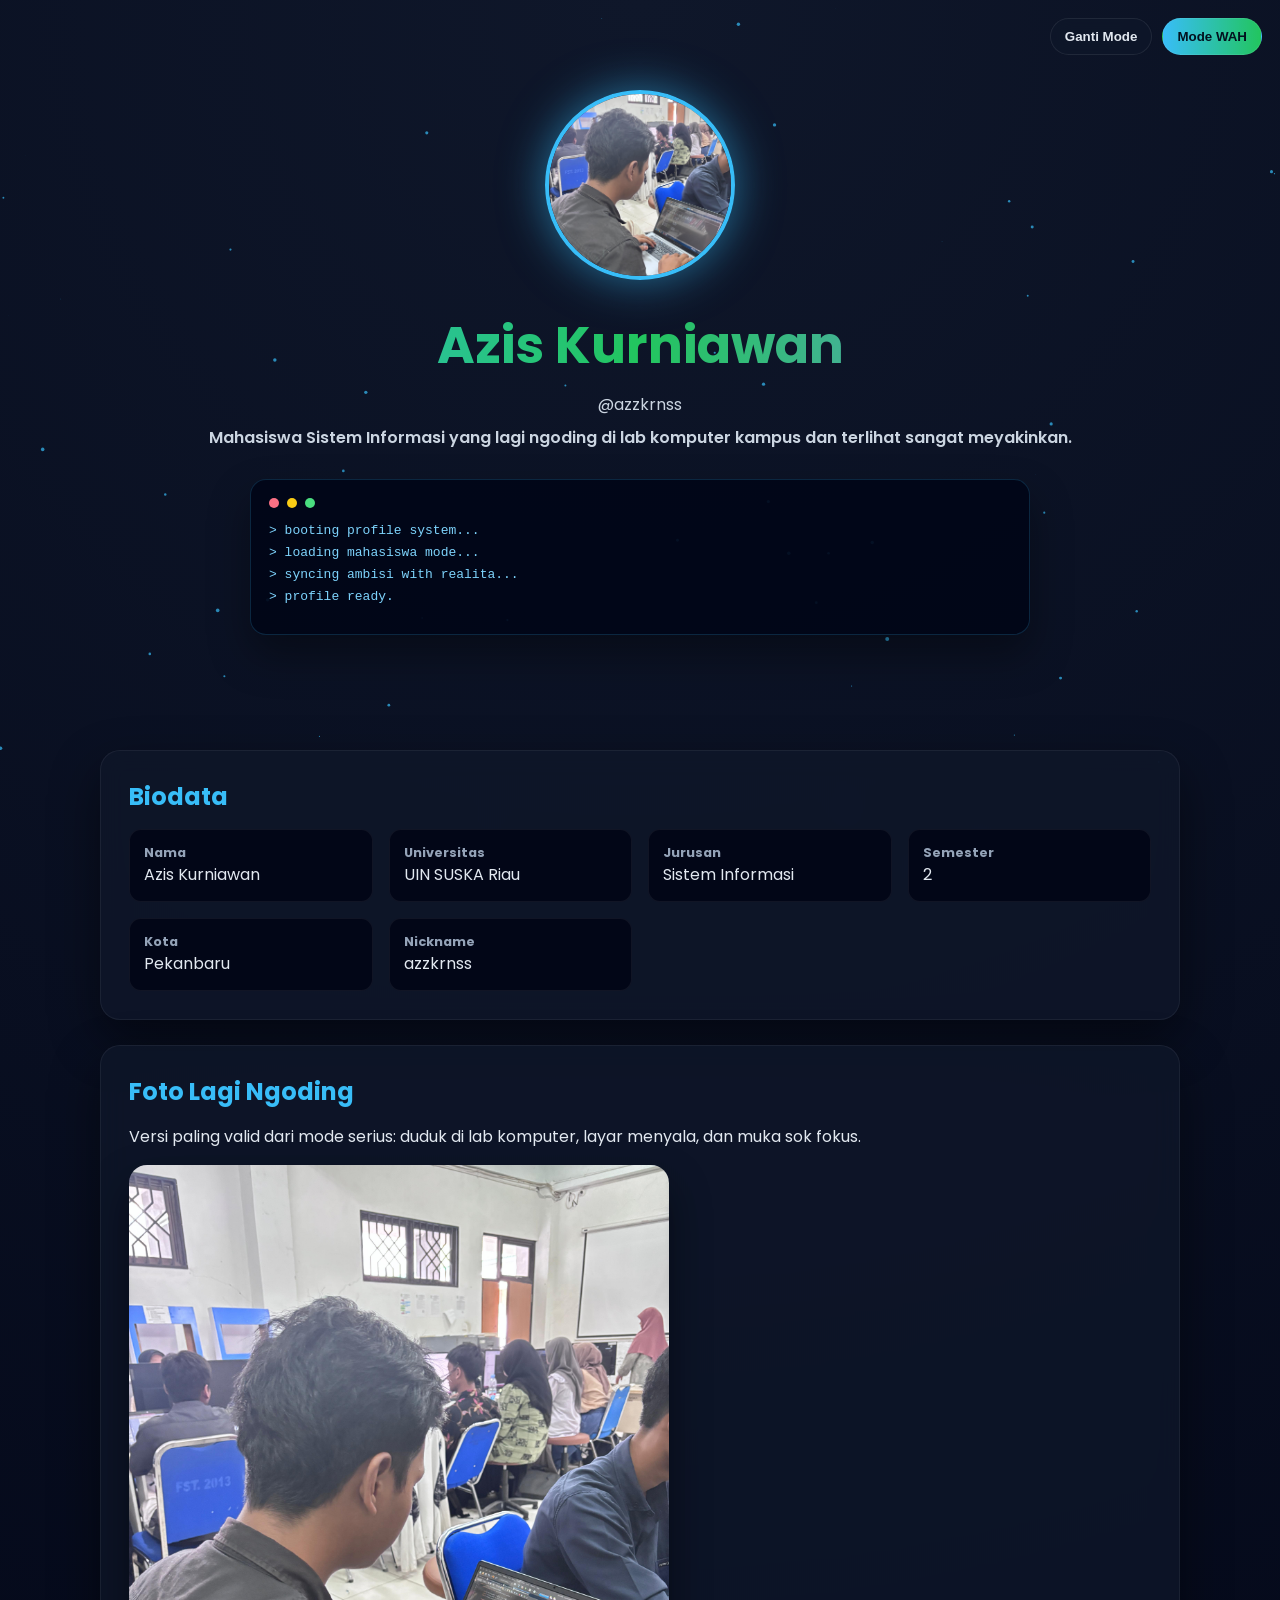
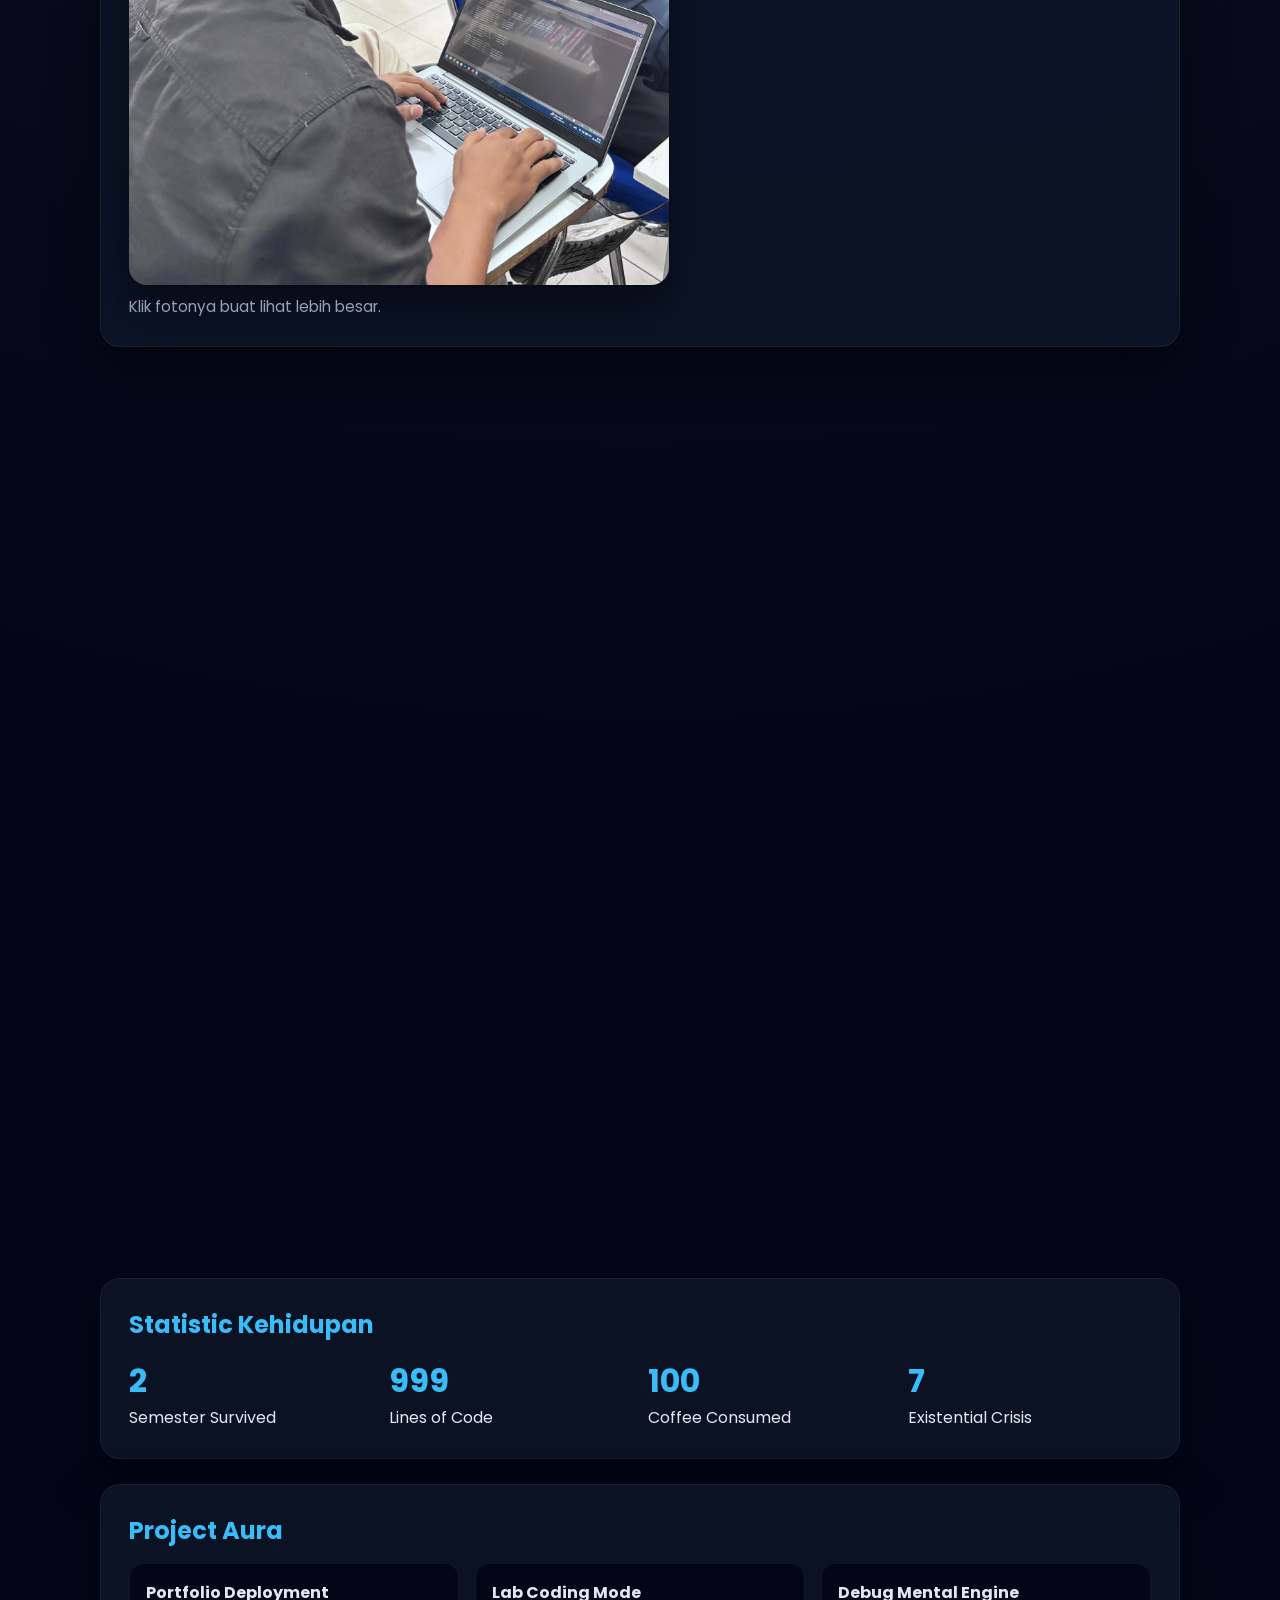
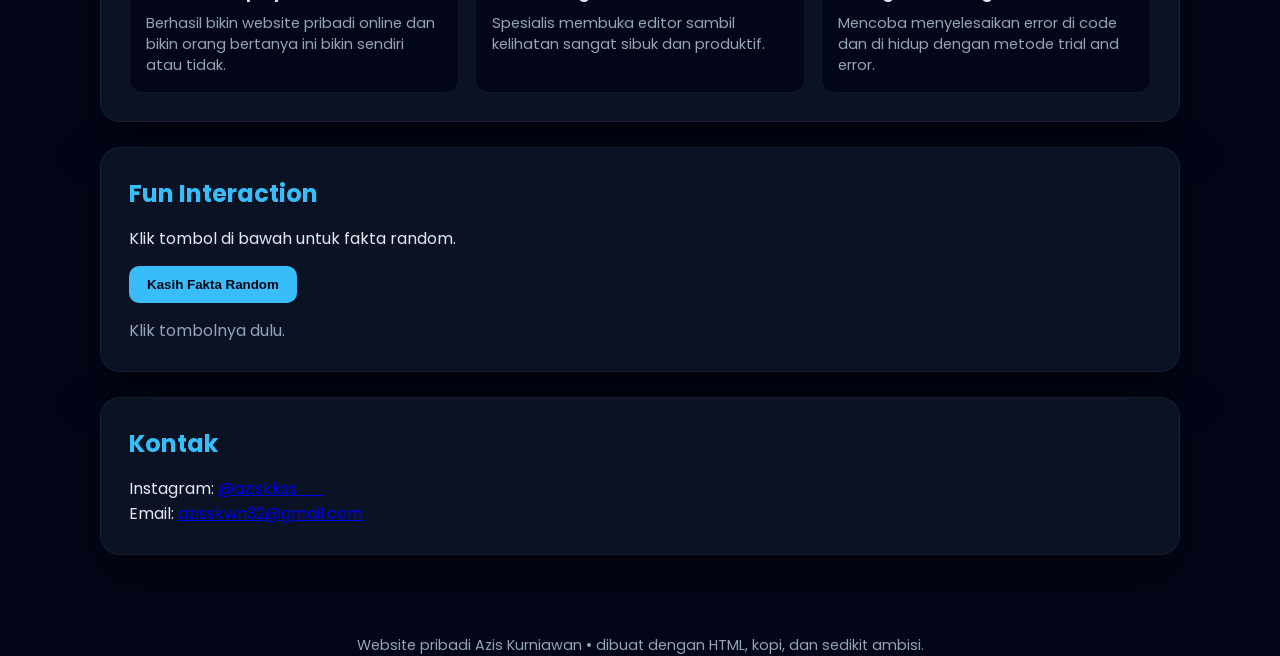
==== commit ff4d5a9c: "index.html" ====
--- a/index.html
+++ b/index.html
@@ -1,602 +1,640 @@
 <!DOCTYPE html>
 <html lang="id">
-
 <head>
 <meta charset="UTF-8">
 <meta name="viewport" content="width=device-width, initial-scale=1.0">
-
-<title>Azis Kurniawan</title>
-
+<title>Azis Kurniawan — Final WAH Edition</title>
 <link href="https://fonts.googleapis.com/css2?family=Poppins:wght@300;400;600;700&display=swap" rel="stylesheet">
-
 <style>
-
-*{
-margin:0;
-padding:0;
-box-sizing:border-box;
-}
-
-html{
-scroll-behavior:smooth;
-}
-
+*{margin:0;padding:0;box-sizing:border-box}
 body{
-font-family:'Poppins',sans-serif;
-background:radial-gradient(circle at top,#0f172a,#020617 60%);
-color:#e2e8f0;
-overflow-x:hidden;
-transition:.3s;
-}
-
-.container{
-max-width:1100px;
-margin:auto;
-padding:40px 20px;
-}
-
-canvas{
-position:fixed;
-top:0;
-left:0;
-z-index:-1;
-}
-
+  font-family:'Poppins',sans-serif;
+  background:radial-gradient(circle at top,#0f172a,#020617 60%);
+  color:#e2e8f0;
+  overflow-x:hidden;
+  transition:.35s ease;
+}
+.container{max-width:1120px;margin:auto;padding:40px 20px}
+canvas{position:fixed;inset:0;z-index:-1}
 .top-actions{
-position:fixed;
-top:18px;
-right:18px;
-display:flex;
-gap:10px;
-z-index:10;
-}
-
+  position:fixed;
+  top:18px;
+  right:18px;
+  display:flex;
+  gap:10px;
+  z-index:20
+}
 .top-btn{
-padding:10px 14px;
-border:none;
-border-radius:999px;
-background:#0f172a;
-color:white;
-cursor:pointer;
-font-weight:600;
-}
-
+  padding:10px 14px;
+  border:none;
+  border-radius:999px;
+  background:rgba(15,23,42,.85);
+  color:#e2e8f0;
+  backdrop-filter:blur(10px);
+  border:1px solid rgba(255,255,255,.08);
+  cursor:pointer;
+  font-weight:600
+}
 .top-btn.accent{
-background:linear-gradient(90deg,#38bdf8,#22c55e);
-color:black;
-}
-
+  background:linear-gradient(90deg,#38bdf8,#22c55e);
+  color:#03111f
+}
 .hero{
-text-align:center;
-padding:90px 20px 50px;
-}
-
+  text-align:center;
+  padding:90px 20px 50px
+}
 .hero img{
-width:170px;
-height:170px;
-border-radius:50%;
-object-fit:cover;
-border:4px solid #38bdf8;
-margin-bottom:20px;
-}
-
+  width:190px;
+  height:190px;
+  border-radius:50%;
+  object-fit:cover;
+  border:4px solid #38bdf8;
+  box-shadow:0 0 45px rgba(56,189,248,.55);
+  margin-bottom:20px
+}
 .hero h1{
-font-size:3rem;
-background:linear-gradient(90deg,#38bdf8,#22c55e,#818cf8);
--webkit-background-clip:text;
-color:transparent;
-}
-
-.hero p{
-margin-top:10px;
-color:#cbd5e1;
-}
-
+  font-size:3.2rem;
+  background:linear-gradient(90deg,#38bdf8,#22c55e,#818cf8);
+  -webkit-background-clip:text;
+  color:transparent
+}
+.hero p{margin-top:8px;color:#cbd5e1}
 .typing{
-margin-top:15px;
-color:#38bdf8;
-font-weight:600;
-}
-
-.section-nav{
-margin-top:30px;
-}
-
-.nav-links{
-display:flex;
-flex-wrap:wrap;
-gap:10px;
-justify-content:center;
-}
-
-.nav-links a{
-text-decoration:none;
-padding:10px 15px;
-background:#020617;
-border-radius:999px;
-color:#e2e8f0;
-}
-
+  margin-top:14px;
+  color:#38bdf8;
+  font-weight:600;
+  min-height:30px
+}
+.terminal-box{
+  max-width:780px;
+  margin:24px auto 0;
+  text-align:left;
+  background:rgba(2,6,23,.92);
+  border:1px solid rgba(56,189,248,.18);
+  border-radius:16px;
+  padding:18px 18px 22px;
+  box-shadow:0 20px 40px rgba(0,0,0,.35)
+}
+.terminal-dots{
+  display:flex;
+  gap:8px;
+  margin-bottom:12px
+}
+.terminal-dots span{
+  width:10px;
+  height:10px;
+  border-radius:50%;
+  display:block
+}
+.terminal-dots span:nth-child(1){background:#fb7185}
+.terminal-dots span:nth-child(2){background:#facc15}
+.terminal-dots span:nth-child(3){background:#4ade80}
+#terminalText{
+  min-height:92px;
+  font-family:monospace;
+  color:#7dd3fc;
+  line-height:1.7
+}
 .card{
-background:rgba(15,23,42,.7);
-border-radius:20px;
-padding:25px;
-margin-top:25px;
-border:1px solid rgba(255,255,255,.05);
-}
-
+  background:rgba(15,23,42,.75);
+  backdrop-filter:blur(12px);
+  border:1px solid rgba(255,255,255,.06);
+  border-radius:20px;
+  padding:28px;
+  margin-top:25px;
+  box-shadow:0 20px 50px rgba(0,0,0,.45);
+  transition:.3s;
+  opacity:0;
+  transform:translateY(28px)
+}
+.card.show{
+  opacity:1;
+  transform:translateY(0)
+}
+.card:hover{
+  transform:translateY(-8px)
+}
 h2{
-margin-bottom:15px;
-color:#38bdf8;
-}
-
+  margin-bottom:15px;
+  color:#38bdf8
+}
 .grid{
-display:grid;
-grid-template-columns:repeat(auto-fit,minmax(200px,1fr));
-gap:15px;
-}
-
+  display:grid;
+  grid-template-columns:repeat(auto-fit,minmax(220px,1fr));
+  gap:16px
+}
 .bio-item{
-background:#020617;
-padding:12px;
-border-radius:12px;
-}
-
-.skill{
-margin-bottom:10px;
-}
-
+  background:#020617;
+  padding:14px;
+  border-radius:12px;
+  border:1px solid rgba(255,255,255,.06)
+}
+.bio-item strong{
+  display:block;
+  font-size:.8rem;
+  color:#94a3b8
+}
+.skill{margin-bottom:12px}
 .bar{
-height:6px;
-background:#1e293b;
-border-radius:10px;
-overflow:hidden;
-}
-
+  height:7px;
+  background:#1e293b;
+  border-radius:999px;
+  overflow:hidden
+}
 .fill{
-height:100%;
-background:linear-gradient(90deg,#38bdf8,#22c55e);
-width:0;
-transition:1.2s;
-}
-
+  height:100%;
+  background:linear-gradient(90deg,#38bdf8,#22c55e);
+  width:0;
+  transition:1.5s
+}
+.counter{
+  font-size:2rem;
+  font-weight:700;
+  color:#38bdf8
+}
+.fun-btn{
+  margin-top:15px;
+  padding:11px 18px;
+  border-radius:10px;
+  border:none;
+  background:#38bdf8;
+  color:#020617;
+  font-weight:700;
+  cursor:pointer
+}
+.fun-btn:hover{
+  background:#22c55e
+}
+.fact{
+  margin-top:15px;
+  color:#94a3b8
+}
+.photo-preview{
+  width:100%;
+  max-width:540px;
+  border-radius:18px;
+  margin-top:16px;
+  display:block;
+  box-shadow:0 20px 40px rgba(0,0,0,.45);
+  cursor:pointer
+}
+.mini-projects{
+  display:grid;
+  grid-template-columns:repeat(auto-fit,minmax(220px,1fr));
+  gap:16px
+}
+.project-chip{
+  background:#020617;
+  border:1px solid rgba(255,255,255,.06);
+  padding:16px;
+  border-radius:14px
+}
+.project-chip h3{
+  font-size:1rem;
+  margin-bottom:8px;
+  color:#e2e8f0
+}
+.project-chip p{
+  font-size:.92rem;
+  color:#94a3b8
+}
 .timeline{
-padding-left:30px;
-position:relative;
-}
-
+  position:relative;
+  margin-top:10px;
+  padding-left:34px
+}
 .timeline::before{
-content:"";
-position:absolute;
-left:8px;
-top:0;
-width:3px;
-height:100%;
-background:#38bdf8;
-}
-
+  content:"";
+  position:absolute;
+  left:8px;
+  top:0;
+  width:3px;
+  height:100%;
+  background:linear-gradient(180deg,#38bdf8,#22c55e)
+}
 .timeline-item{
-margin-bottom:20px;
-}
-
+  position:relative;
+  margin-bottom:24px
+}
 .timeline-dot{
-position:absolute;
-left:-3px;
-width:16px;
-height:16px;
-background:#38bdf8;
-border-radius:50%;
-}
-
+  position:absolute;
+  left:-32px;
+  top:6px;
+  width:16px;
+  height:16px;
+  border-radius:50%;
+  background:#38bdf8;
+  box-shadow:0 0 15px rgba(56,189,248,.5)
+}
 .timeline-content{
-margin-left:25px;
-background:#020617;
-padding:12px;
-border-radius:10px;
-}
-
-.photo-preview{
-width:100%;
-max-width:450px;
-border-radius:15px;
-margin-top:10px;
-cursor:pointer;
-}
-
-.mini-projects{
-display:grid;
-grid-template-columns:repeat(auto-fit,minmax(200px,1fr));
-gap:15px;
-}
-
-.project-chip{
-background:#020617;
-padding:15px;
-border-radius:12px;
-}
-
-.counter{
-font-size:1.8rem;
-color:#38bdf8;
-}
-
-.fun-btn{
-margin-top:10px;
-padding:10px 18px;
-border:none;
-border-radius:10px;
-background:#38bdf8;
-cursor:pointer;
-}
-
-.fact{
-margin-top:10px;
-color:#94a3b8;
-}
-
+  background:#020617;
+  border:1px solid rgba(255,255,255,.06);
+  padding:16px;
+  border-radius:14px
+}
+.timeline-content h3{
+  color:#38bdf8;
+  margin-bottom:6px
+}
+.timeline-content p{
+  color:#94a3b8;
+  font-size:.95rem
+}
 .photo-modal{
-position:fixed;
-top:0;
-left:0;
-width:100%;
-height:100%;
-background:rgba(0,0,0,.8);
-display:none;
-align-items:center;
-justify-content:center;
-}
-
-.photo-modal img{
-max-width:90%;
-border-radius:20px;
-}
-
+  position:fixed;
+  inset:0;
+  background:rgba(2,6,23,.82);
+  display:none;
+  align-items:center;
+  justify-content:center;
+  padding:20px;
+  z-index:30
+}
+.photo-modal.open{display:flex}
+.photo-modal-content{
+  position:relative;
+  max-width:900px;
+  width:100%
+}
+.photo-modal-content img{
+  width:100%;
+  border-radius:18px;
+  box-shadow:0 20px 60px rgba(0,0,0,.6)
+}
+.close-modal{
+  position:absolute;
+  top:-14px;
+  right:-2px;
+  width:42px;
+  height:42px;
+  border:none;
+  border-radius:50%;
+  background:#38bdf8;
+  color:#03111f;
+  font-size:1.6rem;
+  font-weight:700;
+  cursor:pointer
+}
+.confetti{
+  position:fixed;
+  top:-20px;
+  width:10px;
+  height:16px;
+  background:linear-gradient(180deg,#38bdf8,#22c55e);
+  border-radius:3px;
+  animation:fall linear forwards;
+  z-index:40
+}
+@keyframes fall{
+  from{transform:translateY(0) rotate(0deg)}
+  to{transform:translateY(110vh) rotate(720deg)}
+}
 footer{
-text-align:center;
-margin-top:40px;
-color:#94a3b8;
-}
-
+  text-align:center;
+  margin-top:40px;
+  color:#94a3b8;
+  font-size:.9rem
+}
 body.light-mode{
-background:white;
-color:black;
-}
-
+  background:radial-gradient(circle at top,#dbeafe,#f8fafc);
+  color:#0f172a
+}
+body.light-mode .card,
+body.light-mode .top-btn,
+body.light-mode .terminal-box{
+  background:rgba(255,255,255,.82);
+  color:#0f172a;
+  border-color:rgba(15,23,42,.08)
+}
+body.light-mode .bio-item,
+body.light-mode .project-chip,
+body.light-mode .timeline-content{
+  background:#eff6ff;
+  color:#0f172a
+}
+body.light-mode .hero p,
+body.light-mode .fact,
+body.light-mode footer,
+body.light-mode #terminalText,
+body.light-mode .bio-item strong,
+body.light-mode .project-chip p,
+body.light-mode .timeline-content p{
+  color:#475569
+}
+@media(max-width:700px){
+  .hero h1{font-size:2.45rem}
+  .top-actions{
+    left:12px;
+    right:12px;
+    justify-content:center;
+    top:12px
+  }
+  .hero{padding-top:95px}
+}
 </style>
 </head>
-
 <body>
-
 <canvas id="bg"></canvas>
 
 <div class="top-actions">
-<button id="themeToggle" class="top-btn">Ganti Mode</button>
-<button id="wowBtn" class="top-btn accent">Mode WAH</button>
+  <button id="themeToggle" class="top-btn">Ganti Mode</button>
+  <button id="wowBtn" class="top-btn accent">Mode WAH</button>
 </div>
 
 <section class="hero">
-
-<img src="foto.jpg">
-
-<h1>Azis Kurniawan</h1>
-
-<p>@azzkrnss</p>
-
-<p class="typing" id="typing"></p>
-
+  <img src="foto.jpg" alt="Foto Azis">
+  <h1>Azis Kurniawan</h1>
+  <p>@azzkrnss</p>
+  <p class="typing" id="typing"></p>
+
+  <div class="terminal-box">
+    <div class="terminal-dots"><span></span><span></span><span></span></div>
+    <div id="terminalText"></div>
+  </div>
 </section>
 
 <div class="container">
-
-<nav class="section-nav">
-
-<div class="nav-links">
-
-<a href="#biodata">Home</a>
-<a href="#visi">Tujuan</a>
-<a href="#pendidikan">Education</a>
-<a href="#skills">Skills</a>
-<a href="#projects">Projects</a>
-<a href="#kontak">Contact</a>
-
+  <div class="card tilt-card">
+    <h2>Biodata</h2>
+    <div class="grid">
+      <div class="bio-item"><strong>Nama</strong>Azis Kurniawan</div>
+      <div class="bio-item"><strong>Universitas</strong>UIN SUSKA Riau</div>
+      <div class="bio-item"><strong>Jurusan</strong>Sistem Informasi</div>
+      <div class="bio-item"><strong>Semester</strong>2</div>
+      <div class="bio-item"><strong>Kota</strong>Pekanbaru</div>
+      <div class="bio-item"><strong>Nickname</strong>azzkrnss</div>
+    </div>
+  </div>
+
+  <div class="card tilt-card">
+    <h2>Foto Lagi Ngoding</h2>
+    <p>Versi paling valid dari mode serius: duduk di lab komputer, layar menyala, dan muka sok fokus.</p>
+    <img id="photoPreview" class="photo-preview" src="foto.jpg" alt="Foto Azis lagi ngoding">
+    <p style="margin-top:10px;color:#94a3b8;font-size:.95rem;">Klik fotonya buat lihat lebih besar.</p>
+  </div>
+
+  <div class="card tilt-card">
+    <h2>Riwayat Pendidikan</h2>
+    <div class="timeline">
+      <div class="timeline-item">
+        <div class="timeline-dot"></div>
+        <div class="timeline-content">
+          <h3>SD</h3>
+          <p>SD 005 TD</p>
+        </div>
+      </div>
+
+      <div class="timeline-item">
+        <div class="timeline-dot"></div>
+        <div class="timeline-content">
+          <h3>SMP</h3>
+          <p>MTs LKMD</p>
+        </div>
+      </div>
+
+      <div class="timeline-item">
+        <div class="timeline-dot"></div>
+        <div class="timeline-content">
+          <h3>SMA</h3>
+          <p>SMA Tapung</p>
+        </div>
+      </div>
+
+      <div class="timeline-item">
+        <div class="timeline-dot"></div>
+        <div class="timeline-content">
+          <h3>Kuliah</h3>
+          <p>UIN SUSKA Riau — Sistem Informasi</p>
+        </div>
+      </div>
+    </div>
+  </div>
+
+  <div class="card tilt-card">
+    <h2>Skill</h2>
+    <div class="skill">HTML<div class="bar"><div class="fill" data-width="90%"></div></div></div>
+    <div class="skill">JavaScript<div class="bar"><div class="fill" data-width="70%"></div></div></div>
+    <div class="skill">Debugging Life<div class="bar"><div class="fill" data-width="75%"></div></div></div>
+    <div class="skill">Ngoding di Lab<div class="bar"><div class="fill" data-width="88%"></div></div></div>
+  </div>
+
+  <div class="card tilt-card">
+    <h2>Statistic Kehidupan</h2>
+    <div class="grid">
+      <div><div class="counter" data-target="2">0</div>Semester Survived</div>
+      <div><div class="counter" data-target="999">0</div>Lines of Code</div>
+      <div><div class="counter" data-target="100">0</div>Coffee Consumed</div>
+      <div><div class="counter" data-target="7">0</div>Existential Crisis</div>
+    </div>
+  </div>
+
+  <div class="card tilt-card">
+    <h2>Project Aura</h2>
+    <div class="mini-projects">
+      <div class="project-chip">
+        <h3>Portfolio Deployment</h3>
+        <p>Berhasil bikin website pribadi online dan bikin orang bertanya ini bikin sendiri atau tidak.</p>
+      </div>
+      <div class="project-chip">
+        <h3>Lab Coding Mode</h3>
+        <p>Spesialis membuka editor sambil kelihatan sangat sibuk dan produktif.</p>
+      </div>
+      <div class="project-chip">
+        <h3>Debug Mental Engine</h3>
+        <p>Mencoba menyelesaikan error di code dan di hidup dengan metode trial and error.</p>
+      </div>
+    </div>
+  </div>
+
+  <div class="card tilt-card">
+    <h2>Fun Interaction</h2>
+    <p>Klik tombol di bawah untuk fakta random.</p>
+    <button class="fun-btn" onclick="randomFact()">Kasih Fakta Random</button>
+    <p class="fact" id="factText">Klik tombolnya dulu.</p>
+  </div>
+
+  <div class="card tilt-card">
+    <h2>Kontak</h2>
+    <p>Instagram: <a href="https://instagram.com/aziskkss__" target="_blank">@aziskkss__</a></p>
+    <p>Email: <a href="mailto:azisskwn32@gmail.com">azisskwn32@gmail.com</a></p>
+  </div>
 </div>
 
-</nav>
-
-<div class="card" id="biodata">
-
-<h2>Biodata</h2>
-
-<div class="grid">
-
-<div class="bio-item">Nama : Azis Kurniawan</div>
-<div class="bio-item">Universitas : UIN SUSKA Riau</div>
-<div class="bio-item">Jurusan : Sistem Informasi</div>
-<div class="bio-item">Semester : 2</div>
-<div class="bio-item">Kota : Pekanbaru</div>
-<div class="bio-item">Nickname : azzkrnss</div>
-
+<div id="photoModal" class="photo-modal">
+  <div class="photo-modal-content">
+    <button id="closeModal" class="close-modal">×</button>
+    <img id="photoModalImg" src="" alt="Preview besar">
+  </div>
 </div>
 
-</div>
-
-<div class="card" id="visi">
-
-<h2>Tujuan / Visi</h2>
-
-<p>
-Saya ingin terus belajar teknologi dan membangun project yang tidak hanya menarik,
-tetapi juga bermanfaat. Fokus saya sekarang adalah memahami dunia pengembangan web
-dan mencoba membuat hal-hal kecil yang bisa berkembang menjadi sesuatu yang besar.
-</p>
-
-</div>
-
-<div class="card">
-
-<h2>Foto Lagi Ngoding</h2>
-
-<img id="photoPreview" class="photo-preview" src="foto.jpg">
-
-</div>
-
-<div class="card" id="pendidikan">
-
-<h2>Riwayat Pendidikan</h2>
-
-<div class="timeline">
-
-<div class="timeline-item">
-<div class="timeline-dot"></div>
-<div class="timeline-content">
-<h3>SD</h3>
-<p>SD 005 TD</p>
-</div>
-</div>
-
-<div class="timeline-item">
-<div class="timeline-dot"></div>
-<div class="timeline-content">
-<h3>SMP</h3>
-<p>MTs LKMD</p>
-</div>
-</div>
-
-<div class="timeline-item">
-<div class="timeline-dot"></div>
-<div class="timeline-content">
-<h3>SMA</h3>
-<p>SMA Tapung</p>
-</div>
-</div>
-
-<div class="timeline-item">
-<div class="timeline-dot"></div>
-<div class="timeline-content">
-<h3>Kuliah</h3>
-<p>UIN SUSKA Riau — Sistem Informasi</p>
-</div>
-</div>
-
-</div>
-
-</div>
-
-<div class="card" id="skills">
-
-<h2>Skill</h2>
-
-<div class="skill">HTML<div class="bar"><div class="fill" style="width:90%"></div></div></div>
-<div class="skill">JavaScript<div class="bar"><div class="fill" style="width:70%"></div></div></div>
-<div class="skill">Debugging<div class="bar"><div class="fill" style="width:75%"></div></div></div>
-
-</div>
-
-<div class="card">
-
-<h2>Statistic Kehidupan</h2>
-
-<div class="grid">
-
-<div>
-<div class="counter" data-target="2">0</div>
-Semester Survived
-</div>
-
-<div>
-<div class="counter" data-target="999">0</div>
-Lines of Code
-</div>
-
-<div>
-<div class="counter" data-target="100">0</div>
-Coffee Consumed
-</div>
-
-<div>
-<div class="counter" data-target="7">0</div>
-Existential Crisis
-</div>
-
-</div>
-
-</div>
-
-<div class="card" id="projects">
-
-<h2>Projects</h2>
-
-<div class="mini-projects">
-
-<div class="project-chip">
-<h3>Personal Website</h3>
-<p>Website profil interaktif yang dideploy ke Vercel.</p>
-</div>
-
-<div class="project-chip">
-<h3>Web Calculator</h3>
-<p>Project kalkulator berbasis JavaScript.</p>
-</div>
-
-<div class="project-chip">
-<h3>Campus Coding Mode</h3>
-<p>Ngoding di lab komputer kampus.</p>
-</div>
-
-</div>
-
-</div>
-
-<div class="card">
-
-<h2>Fun Interaction</h2>
-
-<button class="fun-btn" onclick="randomFact()">Kasih Fakta Random</button>
-
-<p class="fact" id="factText"></p>
-
-</div>
-
-<div class="card" id="kontak">
-
-<h2>Kontak</h2>
-
-<p>Instagram: @aziskkss__</p>
-
-<p>Email: azisskwn32@gmail.com</p>
-
-</div>
-
-</div>
-
-<div class="photo-modal" id="photoModal">
-<img id="photoModalImg">
-</div>
-
-<footer>
-
-Website pribadi Azis Kurniawan
-
-</footer>
+<footer>Website pribadi Azis Kurniawan • dibuat dengan HTML, kopi, dan sedikit ambisi.</footer>
 
 <script>
-
-const text="Mahasiswa Sistem Informasi yang sedang ngoding di lab komputer kampus.";
+const text='Mahasiswa Sistem Informasi yang lagi ngoding di lab komputer kampus dan terlihat sangat meyakinkan.';
 let i=0;
-
 function typing(){
-
-if(i<text.length){
-
-document.getElementById("typing").innerHTML+=text.charAt(i);
-
-i++;
-
-setTimeout(typing,40);
-
-}
-
-}
-
+  if(i<text.length){
+    document.getElementById('typing').innerHTML+=text.charAt(i);
+    i++;
+    setTimeout(typing,32);
+  }
+}
 typing();
 
+const terminalLines=[
+  '> booting profile system...',
+  '> loading mahasiswa mode...',
+  '> syncing ambisi with realita...',
+  '> profile ready.'
+];
+let terminalIndex=0,charIndex=0;
+const terminalText=document.getElementById('terminalText');
+
+function typeTerminal(){
+  if(terminalIndex<terminalLines.length){
+    const currentLine=terminalLines[terminalIndex];
+    if(charIndex<currentLine.length){
+      terminalText.innerHTML+=currentLine.charAt(charIndex);
+      charIndex++;
+      setTimeout(typeTerminal,28);
+    }else{
+      terminalText.innerHTML+='<br>';
+      terminalIndex++;
+      charIndex=0;
+      setTimeout(typeTerminal,220);
+    }
+  }
+}
+setTimeout(typeTerminal,400);
+
+const observer=new IntersectionObserver((entries)=>{
+  entries.forEach(entry=>{
+    if(entry.isIntersecting){
+      entry.target.classList.add('show');
+    }
+  });
+},{threshold:.12});
+
+document.querySelectorAll('.card').forEach(card=>observer.observe(card));
+
+document.querySelectorAll('.fill').forEach(f=>{
+  setTimeout(()=>{
+    f.style.width=f.dataset.width;
+  },650);
+});
+
+document.querySelectorAll('.counter').forEach(counter=>{
+  let update=()=>{
+    let target=+counter.dataset.target;
+    let current=+counter.innerText;
+    let inc=target/80;
+    if(current<target){
+      counter.innerText=Math.ceil(current+inc);
+      setTimeout(update,20);
+    }else{
+      counter.innerText=target;
+    }
+  };
+  update();
+});
+
 const facts=[
-"Azis pernah debugging error karena typo.",
-"Azis percaya kopi adalah bahan bakar coding.",
-"Azis pernah membuka 25 tab StackOverflow.",
-"Azis sedang mencoba tidak panic saat error muncul."
+  'Azis pernah debugging error yang ternyata cuma typo.',
+  'Azis percaya kopi adalah bahan bakar coding.',
+  'Azis pernah membuka 25 tab StackOverflow.',
+  'Azis sedang mencoba tidak panic saat error muncul.',
+  'Azis lagi ngoding di lab komputer kampus.',
+  'Azis terlihat santai, padahal di dalam kepala ada banyak tab terbuka.'
 ];
 
 function randomFact(){
-
-document.getElementById("factText").innerText=
-facts[Math.floor(Math.random()*facts.length)];
-
-}
-
-const canvas=document.getElementById("bg");
-const ctx=canvas.getContext("2d");
-
-canvas.width=window.innerWidth;
-canvas.height=window.innerHeight;
+  document.getElementById('factText').innerText =
+    facts[Math.floor(Math.random()*facts.length)];
+}
+
+const canvas=document.getElementById('bg');
+const ctx=canvas.getContext('2d');
+
+function resizeCanvas(){
+  canvas.width=window.innerWidth;
+  canvas.height=window.innerHeight;
+}
+resizeCanvas();
+window.addEventListener('resize',resizeCanvas);
 
 let particles=[];
-
 for(let i=0;i<70;i++){
-
-particles.push({
-x:Math.random()*canvas.width,
-y:Math.random()*canvas.height,
-r:Math.random()*2,
-d:Math.random()*1
+  particles.push({
+    x:Math.random()*canvas.width,
+    y:Math.random()*canvas.height,
+    r:Math.random()*2,
+    d:Math.random()*1
+  });
+}
+
+function draw(){
+  ctx.clearRect(0,0,canvas.width,canvas.height);
+  ctx.fillStyle='rgba(56,189,248,0.7)';
+  particles.forEach(p=>{
+    ctx.beginPath();
+    ctx.arc(p.x,p.y,p.r,0,Math.PI*2,true);
+    ctx.fill();
+  });
+  particles.forEach(p=>{
+    p.y+=p.d;
+    if(p.y>canvas.height){
+      p.y=0;
+      p.x=Math.random()*canvas.width;
+    }
+  });
+}
+setInterval(draw,33);
+
+document.querySelectorAll('.tilt-card').forEach(card=>{
+  card.addEventListener('mousemove',e=>{
+    const rect=card.getBoundingClientRect();
+    const x=e.clientX-rect.left;
+    const y=e.clientY-rect.top;
+    const rotateX=((y/rect.height)-0.5)*-8;
+    const rotateY=((x/rect.width)-0.5)*8;
+    card.style.transform=`perspective(900px) rotateX(${rotateX}deg) rotateY(${rotateY}deg) translateY(-8px)`;
+  });
+  card.addEventListener('mouseleave',()=>{
+    card.style.transform='';
+  });
 });
 
-}
-
-function draw(){
-
-ctx.clearRect(0,0,canvas.width,canvas.height);
-
-ctx.fillStyle="rgba(56,189,248,0.7)";
-
-particles.forEach(p=>{
-ctx.beginPath();
-ctx.arc(p.x,p.y,p.r,0,Math.PI*2,true);
-ctx.fill();
+const photoModal=document.getElementById('photoModal');
+const photoPreview=document.getElementById('photoPreview');
+const photoModalImg=document.getElementById('photoModalImg');
+const closeModal=document.getElementById('closeModal');
+
+photoPreview.addEventListener('click',()=>{
+  photoModal.classList.add('open');
+  photoModalImg.src=photoPreview.src;
 });
 
-particles.forEach(p=>{
-p.y+=p.d;
-if(p.y>canvas.height){
-p.y=0;
-p.x=Math.random()*canvas.width;
-}
+closeModal.addEventListener('click',()=>photoModal.classList.remove('open'));
+
+photoModal.addEventListener('click',e=>{
+  if(e.target===photoModal) photoModal.classList.remove('open');
 });
 
-}
-
-setInterval(draw,33);
-
-const modal=document.getElementById("photoModal");
-const preview=document.getElementById("photoPreview");
-const modalImg=document.getElementById("photoModalImg");
-
-preview.onclick=()=>{
-modal.style.display="flex";
-modalImg.src=preview.src;
-}
-
-modal.onclick=()=>{
-modal.style.display="none";
-}
-
-document.getElementById("themeToggle").onclick=()=>{
-document.body.classList.toggle("light-mode");
-}
-
-document.getElementById("wowBtn").onclick=()=>{
-
-for(let i=0;i<15;i++){
-
-const c=document.createElement("span");
-
-c.style.position="fixed";
-c.style.width="8px";
-c.style.height="12px";
-c.style.background="cyan";
-c.style.left=Math.random()*100+"vw";
-c.style.top="-10px";
-c.style.animation="fall 2s linear";
-
-document.body.appendChild(c);
-
-setTimeout(()=>c.remove(),2000);
-
-}
-
-}
-
+document.getElementById('themeToggle').addEventListener('click',()=>{
+  document.body.classList.toggle('light-mode');
+});
+
+document.getElementById('wowBtn').addEventListener('click',()=>{
+  for(let i=0;i<18;i++){
+    const c=document.createElement('span');
+    c.className='confetti';
+    c.style.left=Math.random()*100+'vw';
+    c.style.animationDuration=(1.8+Math.random()*1.5)+'s';
+    c.style.opacity=0.7+Math.random()*0.3;
+    document.body.appendChild(c);
+    setTimeout(()=>c.remove(),3200);
+  }
+});
 </script>
-
 </body>
 </html>
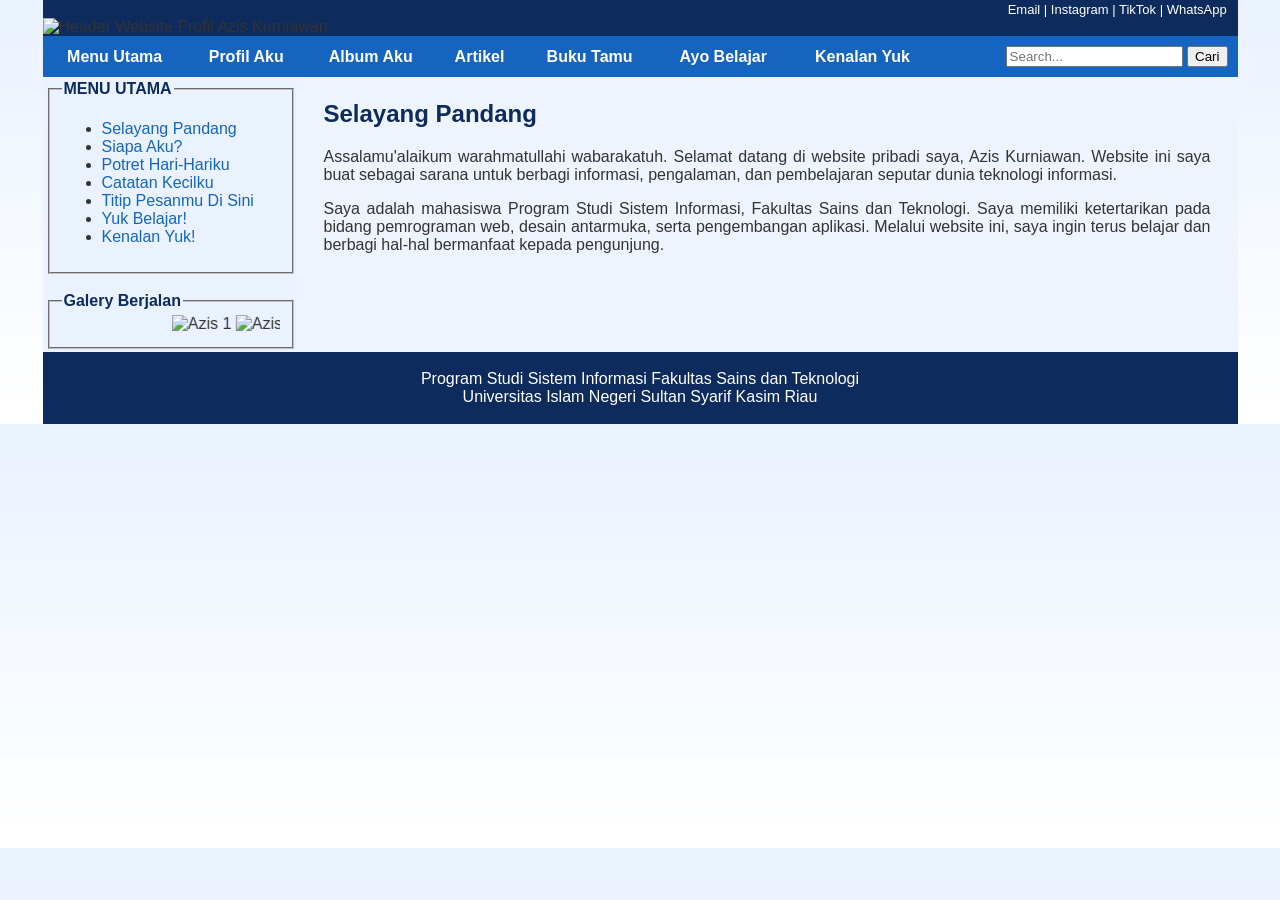
==== commit b9c4d197: "index.html Converted HTML document from Indonesian to English and updated styles." ====
--- a/index.html
+++ b/index.html
@@ -1,640 +1,158 @@
 <!DOCTYPE html>
-<html lang="id">
+<html lang="en">
 <head>
-<meta charset="UTF-8">
-<meta name="viewport" content="width=device-width, initial-scale=1.0">
-<title>Azis Kurniawan — Final WAH Edition</title>
-<link href="https://fonts.googleapis.com/css2?family=Poppins:wght@300;400;600;700&display=swap" rel="stylesheet">
-<style>
-*{margin:0;padding:0;box-sizing:border-box}
-body{
-  font-family:'Poppins',sans-serif;
-  background:radial-gradient(circle at top,#0f172a,#020617 60%);
-  color:#e2e8f0;
-  overflow-x:hidden;
-  transition:.35s ease;
-}
-.container{max-width:1120px;margin:auto;padding:40px 20px}
-canvas{position:fixed;inset:0;z-index:-1}
-.top-actions{
-  position:fixed;
-  top:18px;
-  right:18px;
-  display:flex;
-  gap:10px;
-  z-index:20
-}
-.top-btn{
-  padding:10px 14px;
-  border:none;
-  border-radius:999px;
-  background:rgba(15,23,42,.85);
-  color:#e2e8f0;
-  backdrop-filter:blur(10px);
-  border:1px solid rgba(255,255,255,.08);
-  cursor:pointer;
-  font-weight:600
-}
-.top-btn.accent{
-  background:linear-gradient(90deg,#38bdf8,#22c55e);
-  color:#03111f
-}
-.hero{
-  text-align:center;
-  padding:90px 20px 50px
-}
-.hero img{
-  width:190px;
-  height:190px;
-  border-radius:50%;
-  object-fit:cover;
-  border:4px solid #38bdf8;
-  box-shadow:0 0 45px rgba(56,189,248,.55);
-  margin-bottom:20px
-}
-.hero h1{
-  font-size:3.2rem;
-  background:linear-gradient(90deg,#38bdf8,#22c55e,#818cf8);
-  -webkit-background-clip:text;
-  color:transparent
-}
-.hero p{margin-top:8px;color:#cbd5e1}
-.typing{
-  margin-top:14px;
-  color:#38bdf8;
-  font-weight:600;
-  min-height:30px
-}
-.terminal-box{
-  max-width:780px;
-  margin:24px auto 0;
-  text-align:left;
-  background:rgba(2,6,23,.92);
-  border:1px solid rgba(56,189,248,.18);
-  border-radius:16px;
-  padding:18px 18px 22px;
-  box-shadow:0 20px 40px rgba(0,0,0,.35)
-}
-.terminal-dots{
-  display:flex;
-  gap:8px;
-  margin-bottom:12px
-}
-.terminal-dots span{
-  width:10px;
-  height:10px;
-  border-radius:50%;
-  display:block
-}
-.terminal-dots span:nth-child(1){background:#fb7185}
-.terminal-dots span:nth-child(2){background:#facc15}
-.terminal-dots span:nth-child(3){background:#4ade80}
-#terminalText{
-  min-height:92px;
-  font-family:monospace;
-  color:#7dd3fc;
-  line-height:1.7
-}
-.card{
-  background:rgba(15,23,42,.75);
-  backdrop-filter:blur(12px);
-  border:1px solid rgba(255,255,255,.06);
-  border-radius:20px;
-  padding:28px;
-  margin-top:25px;
-  box-shadow:0 20px 50px rgba(0,0,0,.45);
-  transition:.3s;
-  opacity:0;
-  transform:translateY(28px)
-}
-.card.show{
-  opacity:1;
-  transform:translateY(0)
-}
-.card:hover{
-  transform:translateY(-8px)
-}
-h2{
-  margin-bottom:15px;
-  color:#38bdf8
-}
-.grid{
-  display:grid;
-  grid-template-columns:repeat(auto-fit,minmax(220px,1fr));
-  gap:16px
-}
-.bio-item{
-  background:#020617;
-  padding:14px;
-  border-radius:12px;
-  border:1px solid rgba(255,255,255,.06)
-}
-.bio-item strong{
-  display:block;
-  font-size:.8rem;
-  color:#94a3b8
-}
-.skill{margin-bottom:12px}
-.bar{
-  height:7px;
-  background:#1e293b;
-  border-radius:999px;
-  overflow:hidden
-}
-.fill{
-  height:100%;
-  background:linear-gradient(90deg,#38bdf8,#22c55e);
-  width:0;
-  transition:1.5s
-}
-.counter{
-  font-size:2rem;
-  font-weight:700;
-  color:#38bdf8
-}
-.fun-btn{
-  margin-top:15px;
-  padding:11px 18px;
-  border-radius:10px;
-  border:none;
-  background:#38bdf8;
-  color:#020617;
-  font-weight:700;
-  cursor:pointer
-}
-.fun-btn:hover{
-  background:#22c55e
-}
-.fact{
-  margin-top:15px;
-  color:#94a3b8
-}
-.photo-preview{
-  width:100%;
-  max-width:540px;
-  border-radius:18px;
-  margin-top:16px;
-  display:block;
-  box-shadow:0 20px 40px rgba(0,0,0,.45);
-  cursor:pointer
-}
-.mini-projects{
-  display:grid;
-  grid-template-columns:repeat(auto-fit,minmax(220px,1fr));
-  gap:16px
-}
-.project-chip{
-  background:#020617;
-  border:1px solid rgba(255,255,255,.06);
-  padding:16px;
-  border-radius:14px
-}
-.project-chip h3{
-  font-size:1rem;
-  margin-bottom:8px;
-  color:#e2e8f0
-}
-.project-chip p{
-  font-size:.92rem;
-  color:#94a3b8
-}
-.timeline{
-  position:relative;
-  margin-top:10px;
-  padding-left:34px
-}
-.timeline::before{
-  content:"";
-  position:absolute;
-  left:8px;
-  top:0;
-  width:3px;
-  height:100%;
-  background:linear-gradient(180deg,#38bdf8,#22c55e)
-}
-.timeline-item{
-  position:relative;
-  margin-bottom:24px
-}
-.timeline-dot{
-  position:absolute;
-  left:-32px;
-  top:6px;
-  width:16px;
-  height:16px;
-  border-radius:50%;
-  background:#38bdf8;
-  box-shadow:0 0 15px rgba(56,189,248,.5)
-}
-.timeline-content{
-  background:#020617;
-  border:1px solid rgba(255,255,255,.06);
-  padding:16px;
-  border-radius:14px
-}
-.timeline-content h3{
-  color:#38bdf8;
-  margin-bottom:6px
-}
-.timeline-content p{
-  color:#94a3b8;
-  font-size:.95rem
-}
-.photo-modal{
-  position:fixed;
-  inset:0;
-  background:rgba(2,6,23,.82);
-  display:none;
-  align-items:center;
-  justify-content:center;
-  padding:20px;
-  z-index:30
-}
-.photo-modal.open{display:flex}
-.photo-modal-content{
-  position:relative;
-  max-width:900px;
-  width:100%
-}
-.photo-modal-content img{
-  width:100%;
-  border-radius:18px;
-  box-shadow:0 20px 60px rgba(0,0,0,.6)
-}
-.close-modal{
-  position:absolute;
-  top:-14px;
-  right:-2px;
-  width:42px;
-  height:42px;
-  border:none;
-  border-radius:50%;
-  background:#38bdf8;
-  color:#03111f;
-  font-size:1.6rem;
-  font-weight:700;
-  cursor:pointer
-}
-.confetti{
-  position:fixed;
-  top:-20px;
-  width:10px;
-  height:16px;
-  background:linear-gradient(180deg,#38bdf8,#22c55e);
-  border-radius:3px;
-  animation:fall linear forwards;
-  z-index:40
-}
-@keyframes fall{
-  from{transform:translateY(0) rotate(0deg)}
-  to{transform:translateY(110vh) rotate(720deg)}
-}
-footer{
-  text-align:center;
-  margin-top:40px;
-  color:#94a3b8;
-  font-size:.9rem
-}
-body.light-mode{
-  background:radial-gradient(circle at top,#dbeafe,#f8fafc);
-  color:#0f172a
-}
-body.light-mode .card,
-body.light-mode .top-btn,
-body.light-mode .terminal-box{
-  background:rgba(255,255,255,.82);
-  color:#0f172a;
-  border-color:rgba(15,23,42,.08)
-}
-body.light-mode .bio-item,
-body.light-mode .project-chip,
-body.light-mode .timeline-content{
-  background:#eff6ff;
-  color:#0f172a
-}
-body.light-mode .hero p,
-body.light-mode .fact,
-body.light-mode footer,
-body.light-mode #terminalText,
-body.light-mode .bio-item strong,
-body.light-mode .project-chip p,
-body.light-mode .timeline-content p{
-  color:#475569
-}
-@media(max-width:700px){
-  .hero h1{font-size:2.45rem}
-  .top-actions{
-    left:12px;
-    right:12px;
-    justify-content:center;
-    top:12px
-  }
-  .hero{padding-top:95px}
-}
-</style>
+    <meta charset="UTF-8">
+    <meta name="viewport" content="width=device-width, initial-scale=1.0">
+    <title>Website Profil Azis Kurniawan</title>
+    <style>
+        body {
+            font-family: Arial, Helvetica, sans-serif;
+            color: #333333;
+            background: linear-gradient(to bottom, #eaf2ff, #ffffff);
+            margin: 0;
+            padding: 0;
+        }
+
+        a {
+            color: #1565c0;
+            text-decoration: none;
+        }
+
+        a:hover {
+            color: #e8590c;
+            text-decoration: underline;
+        }
+
+        h2 {
+            color: #0d2b5c;
+        }
+    </style>
 </head>
+
 <body>
-<canvas id="bg"></canvas>
 
-<div class="top-actions">
-  <button id="themeToggle" class="top-btn">Ganti Mode</button>
-  <button id="wowBtn" class="top-btn accent">Mode WAH</button>
-</div>
+    <table border="0" width="1195" align="center" cellpadding="0" cellspacing="0">
 
-<section class="hero">
-  <img src="foto.jpg" alt="Foto Azis">
-  <h1>Azis Kurniawan</h1>
-  <p>@azzkrnss</p>
-  <p class="typing" id="typing"></p>
+        <!-- Top Menu -->
+        <tr>
+            <td align="right" bgcolor="#0d2b5c">
+                <font face="Arial" size="2" color="#ffffff">
+                    <a href="mailto:azisyts11@gmail.com"><font color="#ffffff">Email</font></a>
+                    |
+                    <a href="https://www.instagram.com/aziskzy_" target="_blank"><font color="#ffffff">Instagram</font></a>
+                    |
+                    <a href="https://www.tiktok.com/@aziskzy" target="_blank"><font color="#ffffff">TikTok</font></a>
+                    |
+                    <a href="https://wa.me/6285265282917" target="_blank"><font color="#ffffff">WhatsApp</font></a>&nbsp;&nbsp;&nbsp;
+                </font>
+            </td>
+        </tr>
 
-  <div class="terminal-box">
-    <div class="terminal-dots"><span></span><span></span><span></span></div>
-    <div id="terminalText"></div>
-  </div>
-</section>
+        <!-- Header -->
+        <tr>
+            <td bgcolor="#0d2b5c">
+                <img src="gambar/header.png" width="1195" height="150" alt="Header Website Profil Azis Kurniawan">
+            </td>
+        </tr>
 
-<div class="container">
-  <div class="card tilt-card">
-    <h2>Biodata</h2>
-    <div class="grid">
-      <div class="bio-item"><strong>Nama</strong>Azis Kurniawan</div>
-      <div class="bio-item"><strong>Universitas</strong>UIN SUSKA Riau</div>
-      <div class="bio-item"><strong>Jurusan</strong>Sistem Informasi</div>
-      <div class="bio-item"><strong>Semester</strong>2</div>
-      <div class="bio-item"><strong>Kota</strong>Pekanbaru</div>
-      <div class="bio-item"><strong>Nickname</strong>azzkrnss</div>
-    </div>
-  </div>
+        <!-- Menu Navigasi -->
+        <tr>
+            <td bgcolor="#1565c0">
+                <table border="0" width="100%" cellpadding="10" cellspacing="0">
+                    <tr>
+                        <td align="center"><a href="index.html"><font color="#ffffff"><b>Menu Utama</b></font></a></td>
+                        <td align="center"><a href="profile.html"><font color="#ffffff"><b>Profil Aku</b></font></a></td>
+                        <td align="center"><a href="gallery.html"><font color="#ffffff"><b>Album Aku</b></font></a></td>
+                        <td align="center"><a href="article.html"><font color="#ffffff"><b>Artikel</b></font></a></td>
+                        <td align="center"><a href="guestbook.html"><font color="#ffffff"><b>Buku Tamu</b></font></a></td>
+                        <td align="center"><a href="tutorial.html"><font color="#ffffff"><b>Ayo Belajar</b></font></a></td>
+                        <td align="center"><a href="aboutme.html"><font color="#ffffff"><b>Kenalan Yuk</b></font></a></td>
+                        <td align="right">
+                            <form action="">
+                                <input type="search" name="cari" placeholder="Search...">
+                                <input type="submit" value="Cari">
+                            </form>
+                        </td>
+                    </tr>
+                </table>
+            </td>
+        </tr>
 
-  <div class="card tilt-card">
-    <h2>Foto Lagi Ngoding</h2>
-    <p>Versi paling valid dari mode serius: duduk di lab komputer, layar menyala, dan muka sok fokus.</p>
-    <img id="photoPreview" class="photo-preview" src="foto.jpg" alt="Foto Azis lagi ngoding">
-    <p style="margin-top:10px;color:#94a3b8;font-size:.95rem;">Klik fotonya buat lihat lebih besar.</p>
-  </div>
+        <!-- Isi Utama Web -->
+        <tr>
+            <td>
+                <table border="0" width="100%" bgcolor="#eef4fd">
+                    <tr>
+                        <td width="250" valign="top" bgcolor="#eaf2ff">
+                            <!-- Menu Kiri -->
+                            <font face="Arial">
+                                <fieldset>
+                                    <legend><font color="#0d2b5c"><b>MENU UTAMA</b></font></legend>
+                                    <ul>
+                                        <li><a href="index.html">Selayang Pandang</a></li>
+                                        <li><a href="profile.html">Siapa Aku?</a></li>
+                                        <li><a href="gallery.html">Potret Hari-Hariku</a></li>
+                                        <li><a href="article.html">Catatan Kecilku</a></li>
+                                        <li><a href="guestbook.html">Titip Pesanmu Di Sini</a></li>
+                                        <li><a href="tutorial.html">Yuk Belajar!</a></li>
+                                        <li><a href="aboutme.html">Kenalan Yuk!</a></li>
+                                    </ul>
+                                </fieldset>
+                            </font>
+                            <!-- Akhir Menu Kiri -->
+                            <br>
+                            <!-- Galeri Berjalan -->
+                            <font face="Arial">
+                                <fieldset>
+                                    <legend><font color="#0d2b5c"><b>Galery Berjalan</b></font></legend>
+                                    <marquee behavior="scroll" direction="left">
+                                        <img src="gambar/foto1.png" width="230" alt="Azis 1">
+                                        <img src="gambar/foto2.png" width="230" alt="Azis 2">
+                                        <img src="gambar/foto3.png" width="230" alt="Azis 3">
+                                        <img src="gambar/foto4.png" width="230" alt="Azis 4">
+                                        <img src="gambar/foto5.png" width="230" alt="Azis 5">
+                                    </marquee>
+                                </fieldset>
+                            </font>
+                            <!-- Akhir Galeri Berjalan -->
+                        </td>
+                        <td width="20"></td>
+                        <td valign="top">
+                            <h2>Selayang Pandang</h2>
+                            <p align="justify">
+                                Assalamu'alaikum warahmatullahi wabarakatuh. Selamat datang di website pribadi saya,
+                                Azis Kurniawan. Website ini saya buat sebagai sarana untuk berbagi informasi,
+                                pengalaman, dan pembelajaran seputar dunia teknologi informasi.
+                            </p>
+                            <p align="justify">
+                                Saya adalah mahasiswa Program Studi Sistem Informasi, Fakultas Sains dan Teknologi.
+                                Saya memiliki ketertarikan pada bidang pemrograman web, desain antarmuka, serta
+                                pengembangan aplikasi. Melalui website ini, saya ingin terus belajar dan berbagi
+                                hal-hal bermanfaat kepada pengunjung.
+                            </p>
+                        </td>
+                        <td width="20"></td>
+                    </tr>
+                </table>
+            </td>
+        </tr>
+        <!-- Akhir Isi Utama Web -->
 
-  <div class="card tilt-card">
-    <h2>Riwayat Pendidikan</h2>
-    <div class="timeline">
-      <div class="timeline-item">
-        <div class="timeline-dot"></div>
-        <div class="timeline-content">
-          <h3>SD</h3>
-          <p>SD 005 TD</p>
-        </div>
-      </div>
+        <!-- Footer -->
+        <tr>
+            <td align="center" bgcolor="#0d2b5c">
+                <font face="Arial" color="#ffffff">
+                    <br>
+                    Program Studi Sistem Informasi Fakultas Sains dan Teknologi<br>
+                    Universitas Islam Negeri Sultan Syarif Kasim Riau
+                    <br><br>
+                </font>
+            </td>
+        </tr>
+        <!-- Akhir Footer -->
 
-      <div class="timeline-item">
-        <div class="timeline-dot"></div>
-        <div class="timeline-content">
-          <h3>SMP</h3>
-          <p>MTs LKMD</p>
-        </div>
-      </div>
+    </table>
 
-      <div class="timeline-item">
-        <div class="timeline-dot"></div>
-        <div class="timeline-content">
-          <h3>SMA</h3>
-          <p>SMA Tapung</p>
-        </div>
-      </div>
+</body>
 
-      <div class="timeline-item">
-        <div class="timeline-dot"></div>
-        <div class="timeline-content">
-          <h3>Kuliah</h3>
-          <p>UIN SUSKA Riau — Sistem Informasi</p>
-        </div>
-      </div>
-    </div>
-  </div>
-
-  <div class="card tilt-card">
-    <h2>Skill</h2>
-    <div class="skill">HTML<div class="bar"><div class="fill" data-width="90%"></div></div></div>
-    <div class="skill">JavaScript<div class="bar"><div class="fill" data-width="70%"></div></div></div>
-    <div class="skill">Debugging Life<div class="bar"><div class="fill" data-width="75%"></div></div></div>
-    <div class="skill">Ngoding di Lab<div class="bar"><div class="fill" data-width="88%"></div></div></div>
-  </div>
-
-  <div class="card tilt-card">
-    <h2>Statistic Kehidupan</h2>
-    <div class="grid">
-      <div><div class="counter" data-target="2">0</div>Semester Survived</div>
-      <div><div class="counter" data-target="999">0</div>Lines of Code</div>
-      <div><div class="counter" data-target="100">0</div>Coffee Consumed</div>
-      <div><div class="counter" data-target="7">0</div>Existential Crisis</div>
-    </div>
-  </div>
-
-  <div class="card tilt-card">
-    <h2>Project Aura</h2>
-    <div class="mini-projects">
-      <div class="project-chip">
-        <h3>Portfolio Deployment</h3>
-        <p>Berhasil bikin website pribadi online dan bikin orang bertanya ini bikin sendiri atau tidak.</p>
-      </div>
-      <div class="project-chip">
-        <h3>Lab Coding Mode</h3>
-        <p>Spesialis membuka editor sambil kelihatan sangat sibuk dan produktif.</p>
-      </div>
-      <div class="project-chip">
-        <h3>Debug Mental Engine</h3>
-        <p>Mencoba menyelesaikan error di code dan di hidup dengan metode trial and error.</p>
-      </div>
-    </div>
-  </div>
-
-  <div class="card tilt-card">
-    <h2>Fun Interaction</h2>
-    <p>Klik tombol di bawah untuk fakta random.</p>
-    <button class="fun-btn" onclick="randomFact()">Kasih Fakta Random</button>
-    <p class="fact" id="factText">Klik tombolnya dulu.</p>
-  </div>
-
-  <div class="card tilt-card">
-    <h2>Kontak</h2>
-    <p>Instagram: <a href="https://instagram.com/aziskkss__" target="_blank">@aziskkss__</a></p>
-    <p>Email: <a href="mailto:azisskwn32@gmail.com">azisskwn32@gmail.com</a></p>
-  </div>
-</div>
-
-<div id="photoModal" class="photo-modal">
-  <div class="photo-modal-content">
-    <button id="closeModal" class="close-modal">×</button>
-    <img id="photoModalImg" src="" alt="Preview besar">
-  </div>
-</div>
-
-<footer>Website pribadi Azis Kurniawan • dibuat dengan HTML, kopi, dan sedikit ambisi.</footer>
-
-<script>
-const text='Mahasiswa Sistem Informasi yang lagi ngoding di lab komputer kampus dan terlihat sangat meyakinkan.';
-let i=0;
-function typing(){
-  if(i<text.length){
-    document.getElementById('typing').innerHTML+=text.charAt(i);
-    i++;
-    setTimeout(typing,32);
-  }
-}
-typing();
-
-const terminalLines=[
-  '> booting profile system...',
-  '> loading mahasiswa mode...',
-  '> syncing ambisi with realita...',
-  '> profile ready.'
-];
-let terminalIndex=0,charIndex=0;
-const terminalText=document.getElementById('terminalText');
-
-function typeTerminal(){
-  if(terminalIndex<terminalLines.length){
-    const currentLine=terminalLines[terminalIndex];
-    if(charIndex<currentLine.length){
-      terminalText.innerHTML+=currentLine.charAt(charIndex);
-      charIndex++;
-      setTimeout(typeTerminal,28);
-    }else{
-      terminalText.innerHTML+='<br>';
-      terminalIndex++;
-      charIndex=0;
-      setTimeout(typeTerminal,220);
-    }
-  }
-}
-setTimeout(typeTerminal,400);
-
-const observer=new IntersectionObserver((entries)=>{
-  entries.forEach(entry=>{
-    if(entry.isIntersecting){
-      entry.target.classList.add('show');
-    }
-  });
-},{threshold:.12});
-
-document.querySelectorAll('.card').forEach(card=>observer.observe(card));
-
-document.querySelectorAll('.fill').forEach(f=>{
-  setTimeout(()=>{
-    f.style.width=f.dataset.width;
-  },650);
-});
-
-document.querySelectorAll('.counter').forEach(counter=>{
-  let update=()=>{
-    let target=+counter.dataset.target;
-    let current=+counter.innerText;
-    let inc=target/80;
-    if(current<target){
-      counter.innerText=Math.ceil(current+inc);
-      setTimeout(update,20);
-    }else{
-      counter.innerText=target;
-    }
-  };
-  update();
-});
-
-const facts=[
-  'Azis pernah debugging error yang ternyata cuma typo.',
-  'Azis percaya kopi adalah bahan bakar coding.',
-  'Azis pernah membuka 25 tab StackOverflow.',
-  'Azis sedang mencoba tidak panic saat error muncul.',
-  'Azis lagi ngoding di lab komputer kampus.',
-  'Azis terlihat santai, padahal di dalam kepala ada banyak tab terbuka.'
-];
-
-function randomFact(){
-  document.getElementById('factText').innerText =
-    facts[Math.floor(Math.random()*facts.length)];
-}
-
-const canvas=document.getElementById('bg');
-const ctx=canvas.getContext('2d');
-
-function resizeCanvas(){
-  canvas.width=window.innerWidth;
-  canvas.height=window.innerHeight;
-}
-resizeCanvas();
-window.addEventListener('resize',resizeCanvas);
-
-let particles=[];
-for(let i=0;i<70;i++){
-  particles.push({
-    x:Math.random()*canvas.width,
-    y:Math.random()*canvas.height,
-    r:Math.random()*2,
-    d:Math.random()*1
-  });
-}
-
-function draw(){
-  ctx.clearRect(0,0,canvas.width,canvas.height);
-  ctx.fillStyle='rgba(56,189,248,0.7)';
-  particles.forEach(p=>{
-    ctx.beginPath();
-    ctx.arc(p.x,p.y,p.r,0,Math.PI*2,true);
-    ctx.fill();
-  });
-  particles.forEach(p=>{
-    p.y+=p.d;
-    if(p.y>canvas.height){
-      p.y=0;
-      p.x=Math.random()*canvas.width;
-    }
-  });
-}
-setInterval(draw,33);
-
-document.querySelectorAll('.tilt-card').forEach(card=>{
-  card.addEventListener('mousemove',e=>{
-    const rect=card.getBoundingClientRect();
-    const x=e.clientX-rect.left;
-    const y=e.clientY-rect.top;
-    const rotateX=((y/rect.height)-0.5)*-8;
-    const rotateY=((x/rect.width)-0.5)*8;
-    card.style.transform=`perspective(900px) rotateX(${rotateX}deg) rotateY(${rotateY}deg) translateY(-8px)`;
-  });
-  card.addEventListener('mouseleave',()=>{
-    card.style.transform='';
-  });
-});
-
-const photoModal=document.getElementById('photoModal');
-const photoPreview=document.getElementById('photoPreview');
-const photoModalImg=document.getElementById('photoModalImg');
-const closeModal=document.getElementById('closeModal');
-
-photoPreview.addEventListener('click',()=>{
-  photoModal.classList.add('open');
-  photoModalImg.src=photoPreview.src;
-});
-
-closeModal.addEventListener('click',()=>photoModal.classList.remove('open'));
-
-photoModal.addEventListener('click',e=>{
-  if(e.target===photoModal) photoModal.classList.remove('open');
-});
-
-document.getElementById('themeToggle').addEventListener('click',()=>{
-  document.body.classList.toggle('light-mode');
-});
-
-document.getElementById('wowBtn').addEventListener('click',()=>{
-  for(let i=0;i<18;i++){
-    const c=document.createElement('span');
-    c.className='confetti';
-    c.style.left=Math.random()*100+'vw';
-    c.style.animationDuration=(1.8+Math.random()*1.5)+'s';
-    c.style.opacity=0.7+Math.random()*0.3;
-    document.body.appendChild(c);
-    setTimeout(()=>c.remove(),3200);
-  }
-});
-</script>
-</body>
 </html>
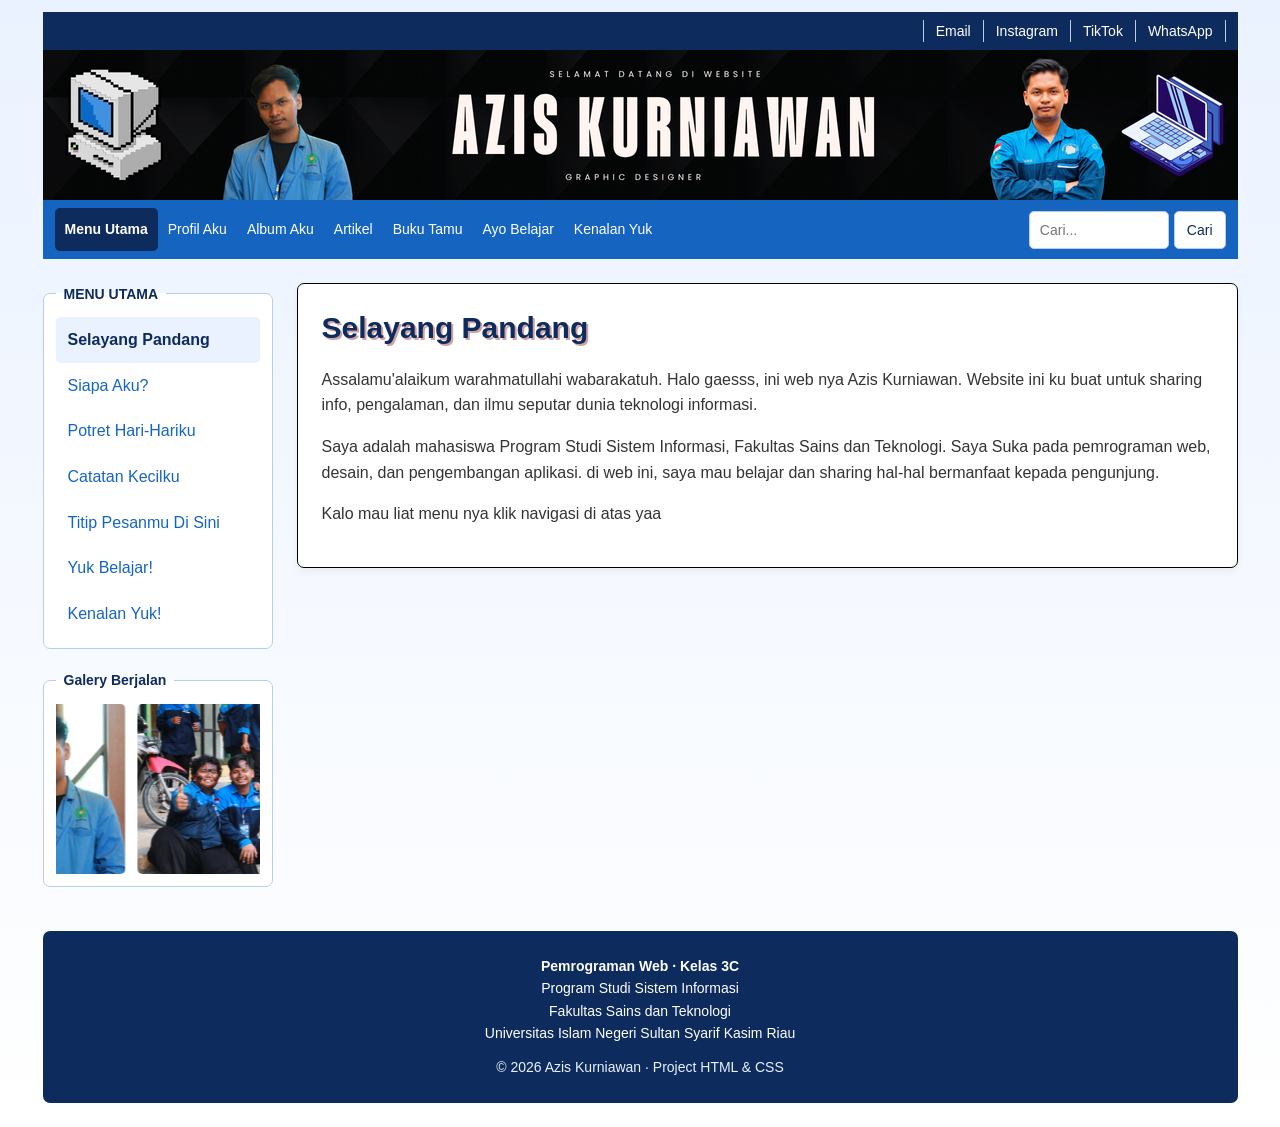
==== commit ee155415: "Add files via upload" ====
--- a/index.html
+++ b/index.html
@@ -1,158 +1,95 @@
-<!DOCTYPE html>
-<html lang="en">
-<head>
-    <meta charset="UTF-8">
-    <meta name="viewport" content="width=device-width, initial-scale=1.0">
-    <title>Website Profil Azis Kurniawan</title>
-    <style>
-        body {
-            font-family: Arial, Helvetica, sans-serif;
-            color: #333333;
-            background: linear-gradient(to bottom, #eaf2ff, #ffffff);
-            margin: 0;
-            padding: 0;
-        }
-
-        a {
-            color: #1565c0;
-            text-decoration: none;
-        }
-
-        a:hover {
-            color: #e8590c;
-            text-decoration: underline;
-        }
-
-        h2 {
-            color: #0d2b5c;
-        }
-    </style>
-</head>
-
-<body>
-
-    <table border="0" width="1195" align="center" cellpadding="0" cellspacing="0">
-
-        <!-- Top Menu -->
-        <tr>
-            <td align="right" bgcolor="#0d2b5c">
-                <font face="Arial" size="2" color="#ffffff">
-                    <a href="mailto:azisyts11@gmail.com"><font color="#ffffff">Email</font></a>
-                    |
-                    <a href="https://www.instagram.com/aziskzy_" target="_blank"><font color="#ffffff">Instagram</font></a>
-                    |
-                    <a href="https://www.tiktok.com/@aziskzy" target="_blank"><font color="#ffffff">TikTok</font></a>
-                    |
-                    <a href="https://wa.me/6285265282917" target="_blank"><font color="#ffffff">WhatsApp</font></a>&nbsp;&nbsp;&nbsp;
-                </font>
-            </td>
-        </tr>
-
-        <!-- Header -->
-        <tr>
-            <td bgcolor="#0d2b5c">
-                <img src="gambar/header.png" width="1195" height="150" alt="Header Website Profil Azis Kurniawan">
-            </td>
-        </tr>
-
-        <!-- Menu Navigasi -->
-        <tr>
-            <td bgcolor="#1565c0">
-                <table border="0" width="100%" cellpadding="10" cellspacing="0">
-                    <tr>
-                        <td align="center"><a href="index.html"><font color="#ffffff"><b>Menu Utama</b></font></a></td>
-                        <td align="center"><a href="profile.html"><font color="#ffffff"><b>Profil Aku</b></font></a></td>
-                        <td align="center"><a href="gallery.html"><font color="#ffffff"><b>Album Aku</b></font></a></td>
-                        <td align="center"><a href="article.html"><font color="#ffffff"><b>Artikel</b></font></a></td>
-                        <td align="center"><a href="guestbook.html"><font color="#ffffff"><b>Buku Tamu</b></font></a></td>
-                        <td align="center"><a href="tutorial.html"><font color="#ffffff"><b>Ayo Belajar</b></font></a></td>
-                        <td align="center"><a href="aboutme.html"><font color="#ffffff"><b>Kenalan Yuk</b></font></a></td>
-                        <td align="right">
-                            <form action="">
-                                <input type="search" name="cari" placeholder="Search...">
-                                <input type="submit" value="Cari">
-                            </form>
-                        </td>
-                    </tr>
-                </table>
-            </td>
-        </tr>
-
-        <!-- Isi Utama Web -->
-        <tr>
-            <td>
-                <table border="0" width="100%" bgcolor="#eef4fd">
-                    <tr>
-                        <td width="250" valign="top" bgcolor="#eaf2ff">
-                            <!-- Menu Kiri -->
-                            <font face="Arial">
-                                <fieldset>
-                                    <legend><font color="#0d2b5c"><b>MENU UTAMA</b></font></legend>
-                                    <ul>
-                                        <li><a href="index.html">Selayang Pandang</a></li>
-                                        <li><a href="profile.html">Siapa Aku?</a></li>
-                                        <li><a href="gallery.html">Potret Hari-Hariku</a></li>
-                                        <li><a href="article.html">Catatan Kecilku</a></li>
-                                        <li><a href="guestbook.html">Titip Pesanmu Di Sini</a></li>
-                                        <li><a href="tutorial.html">Yuk Belajar!</a></li>
-                                        <li><a href="aboutme.html">Kenalan Yuk!</a></li>
-                                    </ul>
-                                </fieldset>
-                            </font>
-                            <!-- Akhir Menu Kiri -->
-                            <br>
-                            <!-- Galeri Berjalan -->
-                            <font face="Arial">
-                                <fieldset>
-                                    <legend><font color="#0d2b5c"><b>Galery Berjalan</b></font></legend>
-                                    <marquee behavior="scroll" direction="left">
-                                        <img src="gambar/foto1.png" width="230" alt="Azis 1">
-                                        <img src="gambar/foto2.png" width="230" alt="Azis 2">
-                                        <img src="gambar/foto3.png" width="230" alt="Azis 3">
-                                        <img src="gambar/foto4.png" width="230" alt="Azis 4">
-                                        <img src="gambar/foto5.png" width="230" alt="Azis 5">
-                                    </marquee>
-                                </fieldset>
-                            </font>
-                            <!-- Akhir Galeri Berjalan -->
-                        </td>
-                        <td width="20"></td>
-                        <td valign="top">
-                            <h2>Selayang Pandang</h2>
-                            <p align="justify">
-                                Assalamu'alaikum warahmatullahi wabarakatuh. Selamat datang di website pribadi saya,
-                                Azis Kurniawan. Website ini saya buat sebagai sarana untuk berbagi informasi,
-                                pengalaman, dan pembelajaran seputar dunia teknologi informasi.
-                            </p>
-                            <p align="justify">
-                                Saya adalah mahasiswa Program Studi Sistem Informasi, Fakultas Sains dan Teknologi.
-                                Saya memiliki ketertarikan pada bidang pemrograman web, desain antarmuka, serta
-                                pengembangan aplikasi. Melalui website ini, saya ingin terus belajar dan berbagi
-                                hal-hal bermanfaat kepada pengunjung.
-                            </p>
-                        </td>
-                        <td width="20"></td>
-                    </tr>
-                </table>
-            </td>
-        </tr>
-        <!-- Akhir Isi Utama Web -->
-
-        <!-- Footer -->
-        <tr>
-            <td align="center" bgcolor="#0d2b5c">
-                <font face="Arial" color="#ffffff">
-                    <br>
-                    Program Studi Sistem Informasi Fakultas Sains dan Teknologi<br>
-                    Universitas Islam Negeri Sultan Syarif Kasim Riau
-                    <br><br>
-                </font>
-            </td>
-        </tr>
-        <!-- Akhir Footer -->
-
-    </table>
-
-</body>
-
-</html>
+<!DOCTYPE html>
+<html lang="en">
+<head>
+    <meta charset="UTF-8">
+    <meta name="viewport" content="width=device-width, initial-scale=1.0">
+    <title>Selayang Pandang - Azis Kurniawan</title>
+    <link rel="stylesheet" href="style.css">
+</head>
+<body>
+    <!-- Top Menu -->
+    <div class="top-menu">
+        <ul>
+            <li><a href="mailto:azisyts11@gmail.com">Email</a></li>
+            <li><a href="https://www.instagram.com/aziskzy_">Instagram</a></li>
+            <li><a href="https://www.tiktok.com/@aziskzy">TikTok</a></li>
+            <li><a href="https://wa.me/6285265282917">WhatsApp</a></li>
+        </ul>
+    </div>
+
+    <!-- Header -->
+    <div class="header"></div>
+
+    <!-- Navbar -->
+    <div class="nav-bar">
+        <div class="nav-menu">
+                <a href="index.html" class="aktif">Menu Utama</a>
+                <a href="profile.html">Profil Aku</a>
+                <a href="galery.html">Album Aku</a>
+                <a href="article.html">Artikel</a>
+                <a href="guestbook.html">Buku Tamu</a>
+                <a href="tutorial.html">Ayo Belajar</a>
+                <a href="aboutme.html">Kenalan Yuk</a>
+        </div>
+        <form action="#" class="search-box">
+            <input type="search" placeholder="Cari..." name="cari">
+            <button type="submit">Cari</button>
+        </form>
+    </div>
+
+    <!-- Isi konten -->
+    <div class="isi-konten">
+        <div class="kiri">
+            <!-- Menu kiri -->
+            <fieldset>
+                <legend>MENU UTAMA</legend>
+                <a href="index.html" class="aktif">Selayang Pandang</a>
+                <a href="profile.html">Siapa Aku?</a>
+                <a href="galery.html">Potret Hari-Hariku</a>
+                <a href="article.html">Catatan Kecilku</a>
+                <a href="guestbook.html">Titip Pesanmu Di Sini</a>
+                <a href="tutorial.html">Yuk Belajar!</a>
+                <a href="aboutme.html">Kenalan Yuk!</a>
+            </fieldset>
+            <fieldset>
+                <legend>Galery Berjalan</legend>
+                <marquee behavior="alternate" direction="left" scrollamount="3">
+                    <img src="gambar/foto1.png" alt="Foto pribadi Azis">
+                    <img src="gambar/foto2.png" alt="Foto saat Fortasi">
+                    <img src="gambar/foto3.png" alt="Foto saat di IC">
+                    <img src="gambar/foto4.png" alt="Foto saat bekerja">
+                    <img src="gambar/foto5.png" alt="Foto bersama anggota Medkom">
+                    <img src="gambar/foto6.png" alt="Foto Azis">
+                </marquee>
+            </fieldset>
+            <!-- Akhir menu kiri -->
+        </div>
+
+        <div class="kanan">
+            <!-- Menu kanan -->
+            <div class="boxkanan">
+                <h1>
+                 Selayang Pandang
+                </h1>
+                <p>
+                 Assalamu'alaikum warahmatullahi wabarakatuh. Halo gaesss, ini web nya Azis Kurniawan. Website ini ku buat untuk sharing info, pengalaman, dan ilmu seputar dunia teknologi informasi.
+                </p>
+                <p>
+                 Saya adalah mahasiswa Program Studi Sistem Informasi, Fakultas Sains dan Teknologi. Saya Suka pada pemrograman web, desain, dan pengembangan aplikasi. di web ini, saya mau belajar dan sharing hal-hal bermanfaat kepada pengunjung.
+                </p>
+                <p> Kalo mau liat menu nya klik navigasi di atas yaa</p>
+            </div>
+            <!-- Akhir menu kanan -->
+        </div>
+    </div>
+
+    <!-- Footer -->
+    <div class="footer">
+        <p><b>Pemrograman Web · Kelas 3C</b></p>
+        <p>Program Studi Sistem Informasi</p>
+        <p>Fakultas Sains dan Teknologi</p>
+        <p>Universitas Islam Negeri Sultan Syarif Kasim Riau</p>
+        <p class="copyright">&copy; 2026 Azis Kurniawan · Project HTML &amp; CSS</p>
+    </div>
+</body>
+</html>
--- a/style.css
+++ b/style.css
@@ -0,0 +1,495 @@
+*{
+    margin: 0px;
+    text-decoration: none;
+    box-sizing: border-box;
+}
+
+body{
+    background: linear-gradient(to bottom, #EAF2FF, #FFFFFF);
+    color: #333333;
+    font-family: Arial, Helvetica, sans-serif;
+    font-size: 16px;
+    line-height: 1.6;
+}
+
+a{
+    color: #1565C0;
+    
+}
+
+a:hover{
+    text-decoration: underline;
+   
+    
+}
+
+/* Top Menu */
+.top-menu{
+    width: 1195px;
+    margin: 12px auto 0px;
+    background-color: #0D2B5C;
+}
+
+.top-menu ul{
+    display: flex;
+    justify-content: flex-end;
+    align-items: center;
+    padding: 8px 12px;
+}
+
+.top-menu ul li{
+    list-style: none;
+    padding: 0px 12px;
+    border-left: 1px solid #B9CDE8;
+    font-size: 14px;
+}
+
+.top-menu ul li:last-child{
+    border-right: 1px solid #B9CDE8;
+}
+
+.top-menu ul li a{
+    color: white;
+}
+
+.top-menu ul li a:hover{
+    text-decoration: underline;
+}
+
+/* Header */
+.header{
+    width: 1195px;
+    height: 150px;
+    margin: auto;
+    background-image: url(gambar/header.png);
+}
+
+/* Navbar */
+.nav-bar{
+    width: 1195px;
+    margin: auto;
+    padding: 8px 12px;
+    background-color: #1565C0;
+    display: flex;
+    justify-content: space-between;
+    align-items: center;
+}
+
+.nav-bar .nav-menu{
+    display: flex;
+    align-items: center;
+}
+
+.nav-bar .nav-menu a{
+    display: block;
+    padding: 10px;
+    color: white;
+    font-size: 14px;
+    border-radius: 5px;
+}
+
+.nav-bar .nav-menu a.aktif{
+    background-color: #0D2B5C;
+    font-weight: bold;
+}
+
+.nav-bar .nav-menu a:hover{
+    background-color: #E8590C;
+    color: #111111;
+    text-decoration: none;
+    transform: translateY(-5px);
+    box-shadow: 0px 10px 20px rgba(13, 43, 92, 0.2); 
+}
+
+/* Kotak pencarian */
+.nav-bar form{
+    display: flex;
+    align-items: center;
+}
+
+.nav-bar form input{
+    width: 140px;
+    padding: 10px;
+    margin-right: 5px;
+    border: 1px solid #B9CDE8;
+    border-radius: 5px;
+    font-family: Arial, Helvetica, sans-serif;
+    font-size: 14px;
+}
+
+.nav-bar form button{
+    padding: 10px 12px;
+    border: 1px solid #B9CDE8;
+    border-radius: 5px;
+    background-color: white;
+    color: #0D2B5C;
+    font-family: Arial, Helvetica, sans-serif;
+    font-size: 14px;
+    cursor: pointer;
+}
+
+/* Isi konten */
+.isi-konten{
+    width: 1195px;
+    margin: 24px auto;
+    display: flex;
+    align-items: flex-start;
+}
+
+/* Menu kiri */
+.isi-konten .kiri fieldset{
+    width: 230px;
+    padding: 12px;
+    margin-bottom: 20px;
+    border: 1px solid #B9CDE8;
+    border-radius: 7px;
+    background-color: white;
+    
+    
+    
+}
+
+.isi-konten .kiri fieldset legend{
+    padding: 0px 8px;
+    color: #0D2B5C;
+    font-size: 14px;
+    font-weight: bold;
+}
+
+.isi-konten .kiri fieldset a{
+    display: block;
+    padding: 10px 12px;
+    color: #1565C0;
+    border-radius: 4px;
+    
+}
+
+.isi-konten .kiri fieldset a.aktif{
+    background-color: #EAF2FF;
+    color: #0D2B5C;
+    font-weight: bold;
+}
+
+.isi-konten .kiri fieldset a:hover{
+    background-color: #EAF2FF;
+    color: #0D2B5C;
+    text-decoration: none;
+    box-shadow: 0px 15px 20px rgba(13, 43, 92, 0.2); 
+}
+
+/* Galeri berjalan */
+.isi-konten .kiri marquee{
+    display: block;
+    white-space: nowrap;
+}
+
+.isi-konten .kiri fieldset img{
+    width: 170px;
+    height: auto;
+    margin-right: 8px;
+    border-radius: 5px;
+    vertical-align: middle;
+}
+
+/* Konten kanan */
+.isi-konten .kanan{
+    padding-left: 24px;
+    
+    
+}
+
+.boxkanan{
+    padding: 24px;
+    border: 1px solid #000000;
+    
+    border-radius: 7px;
+    background-color: white;
+    
+    transition: 0.3s; 
+    box-shadow: 0px 4px 8px rgba(0, 0, 0, 0.05);
+    
+    
+   
+}
+
+.boxkanan:hover {
+    transform: translateY(-5px);
+    box-shadow: 0px 15px 20px rgba(13, 43, 92, 0.2); 
+}
+.boxkanan h1{
+    color: #0D2B5C;
+    font-size: 30px;
+    line-height: 1.3;
+    margin-bottom: 20px;
+    text-shadow: 2px 2px rgba(141, 23, 23, 0.4);
+}
+
+.boxkanan h2{
+    color: #0D2B5C;
+    font-size: 22px;
+    margin: 24px 0px 12px;
+    
+}
+
+.boxkanan p{
+    margin-bottom: 16px;
+    
+    
+}
+
+/* Kotak biodata, cerita, dan materi */
+.boxkanan fieldset{
+    padding: 20px;
+    margin: 20px 0px;
+    border: 1px solid #B9CDE8;
+    border-radius: 7px;
+    background-color: #F7FAFF;
+   transform: translateY(-5px); /* Kotaknya naik ke atas 5 piksel */
+    
+}
+
+.boxkanan fieldset legend{
+    padding: 0px 8px;
+    color: #0D2B5C;
+    font-weight: bold;
+}
+
+.boxkanan fieldset ul{
+    padding-left: 24px;
+    margin-bottom: 12px;
+}
+
+.boxkanan fieldset ol{
+    padding-left: 24px;
+    margin-bottom: 12px;
+}
+
+.boxkanan fieldset li{
+    margin-bottom: 8px;
+}
+
+/* Profil dan kenalan */
+.perkenalan{
+    display: flex;
+    align-items: flex-start;
+    margin-bottom: 24px;
+}
+
+.perkenalan .foto-profil{
+    width: 180px;
+    height: auto;
+    margin-right: 24px;
+    border: 3px solid #B9CDE8;
+    border-radius: 7px;
+}
+
+.perkenalan .foto-profil:hover {
+    transform: translateY(-5px);
+    box-shadow: 0px 15px 20px rgba(13, 43, 92, 0.2); 
+}
+.perkenalan .teks-perkenalan{
+    width: 685px;
+    color: rgb(0, 0, 0);
+    font-weight: bold;
+}
+
+
+/* Tabel biodata */
+.biodata{
+    width: 100%;
+    border-collapse: collapse;
+    color: black;
+    font-weight: bold;
+}
+
+.biodata td{
+    padding: 12px;
+    border-bottom: 1px solid #B9CDE8;
+    vertical-align: top;
+    
+}
+
+.biodata .judul-biodata{
+    width: 250px;
+    background-color: #EEF4FD;
+    color: #0D2B5C;
+    
+}
+
+/* Album foto */
+.galeri{
+    display: flex;
+    flex-wrap: wrap;
+    justify-content: space-between;
+    
+}
+
+.galeri .foto{
+    width: 430px;
+    padding: 10px;
+    margin-bottom: 20px;
+    border: 1px solid #B9CDE8;
+    border-radius: 7px;
+    
+}
+
+.galeri .foto:hover{
+    transform: translateY(-5px);
+    box-shadow: 0px 15px 20px rgba(0, 1, 1, 0.808); 
+}
+.galeri .foto img{
+    display: block;
+    width: 100%;
+    height: auto;
+    border-radius: 4px;
+    
+}
+
+.galeri .foto img:hover{
+
+    transform: translateY(-5px);
+    box-shadow: 0px 15px 211    px rgba(13, 43, 92, 0.2); 
+}
+
+.galeri .foto p{
+    padding-top: 12px;
+    margin-bottom: 0px;
+    color: #0D2B5C;
+    font-size: 14px;
+    font-weight: bold;
+    
+}
+
+/* Artikel */
+.artikel{
+    padding-bottom: 8px;
+    margin-bottom: 24px;
+    border-bottom: 1px solid #B9CDE8;
+}
+
+.artikel .info-artikel{
+    color: #526579;
+    font-size: 14px;
+}
+
+/* Buku tamu */
+.boxkanan .buku-tamu fieldset{
+    padding: 20px;
+    background-color: white;
+}
+
+.buku-tamu label{
+    display: block;
+    margin-bottom: 8px;
+    font-weight: bold;
+}
+
+.buku-tamu input{
+    width: 100%;
+    padding: 10px;
+    margin-bottom: 20px;
+    border: 1px solid #8196AD;
+    border-radius: 5px;
+    font-family: Arial, Helvetica, sans-serif;
+    font-size: 16px;
+}
+
+.buku-tamu textarea{
+    width: 100%;
+    padding: 10px;
+    margin-bottom: 20px;
+    border: 1px solid #8196AD;
+    border-radius: 5px;
+    font-family: Arial, Helvetica, sans-serif;
+    font-size: 16px;
+}
+
+.boxkanan .buku-tamu .pilihan{
+    margin: 0px 0px 20px;
+}
+
+.buku-tamu .pilihan label{
+    display: inline-block;
+    margin: 0px 12px 0px 0px;
+    font-weight: normal;
+}
+
+.buku-tamu .pilihan input{
+    width: auto;
+    margin: 0px 4px 0px 0px;
+}
+
+.buku-tamu .tombol{
+    padding: 10px 18px;
+    margin: 0px 8px 8px 0px;
+    border: 1px solid #1565C0;
+    border-radius: 5px;
+    background-color: #1565C0;
+    color: white;
+    font-family: Arial, Helvetica, sans-serif;
+    font-size: 16px;
+    cursor: pointer;
+    
+}
+
+
+.buku-tamu .tombol.kedua{
+    background-color: white;
+    color: #1565C0;
+}
+
+.buku-tamu .tombol:hover{
+    background-color: #E8590C;
+    color: #111111;
+}
+
+.buku-tamu .tombol.kedua:hover{
+    background-color: #EAF2FF;
+    color: #0D2B5C;
+}
+
+/* Kontak di halaman Kenalan Yuk */
+.boxkanan fieldset .kontak{
+    list-style: none;
+    padding: 0px;
+    margin-bottom: 0px;
+    
+}
+
+.kontak li{
+    padding: 16px 0px;
+    border-bottom: 1px solid #B9CDE8;
+    
+}
+
+.kontak b{
+    display: block;
+    color: #0D2B5C;
+}
+
+.kontak a{
+    display: inline-block;
+    padding: 8px 0px;
+}
+
+/* Footer */
+.footer{
+    width: 1195px;
+    margin: 24px auto;
+    padding: 24px;
+    background-color: #0D2B5C;
+    color: white;
+    text-align: center;
+    font-size: 14px;
+    border-radius: 7px;
+    
+}
+
+.footer:hover{
+    transform: translateY(-5px);
+    box-shadow: 0px 15px 20px rgba(13, 43, 92, 0.2); 
+}
+.footer .copyright{
+    margin-top: 12px;
+    color: #EAF2FF;
+}
